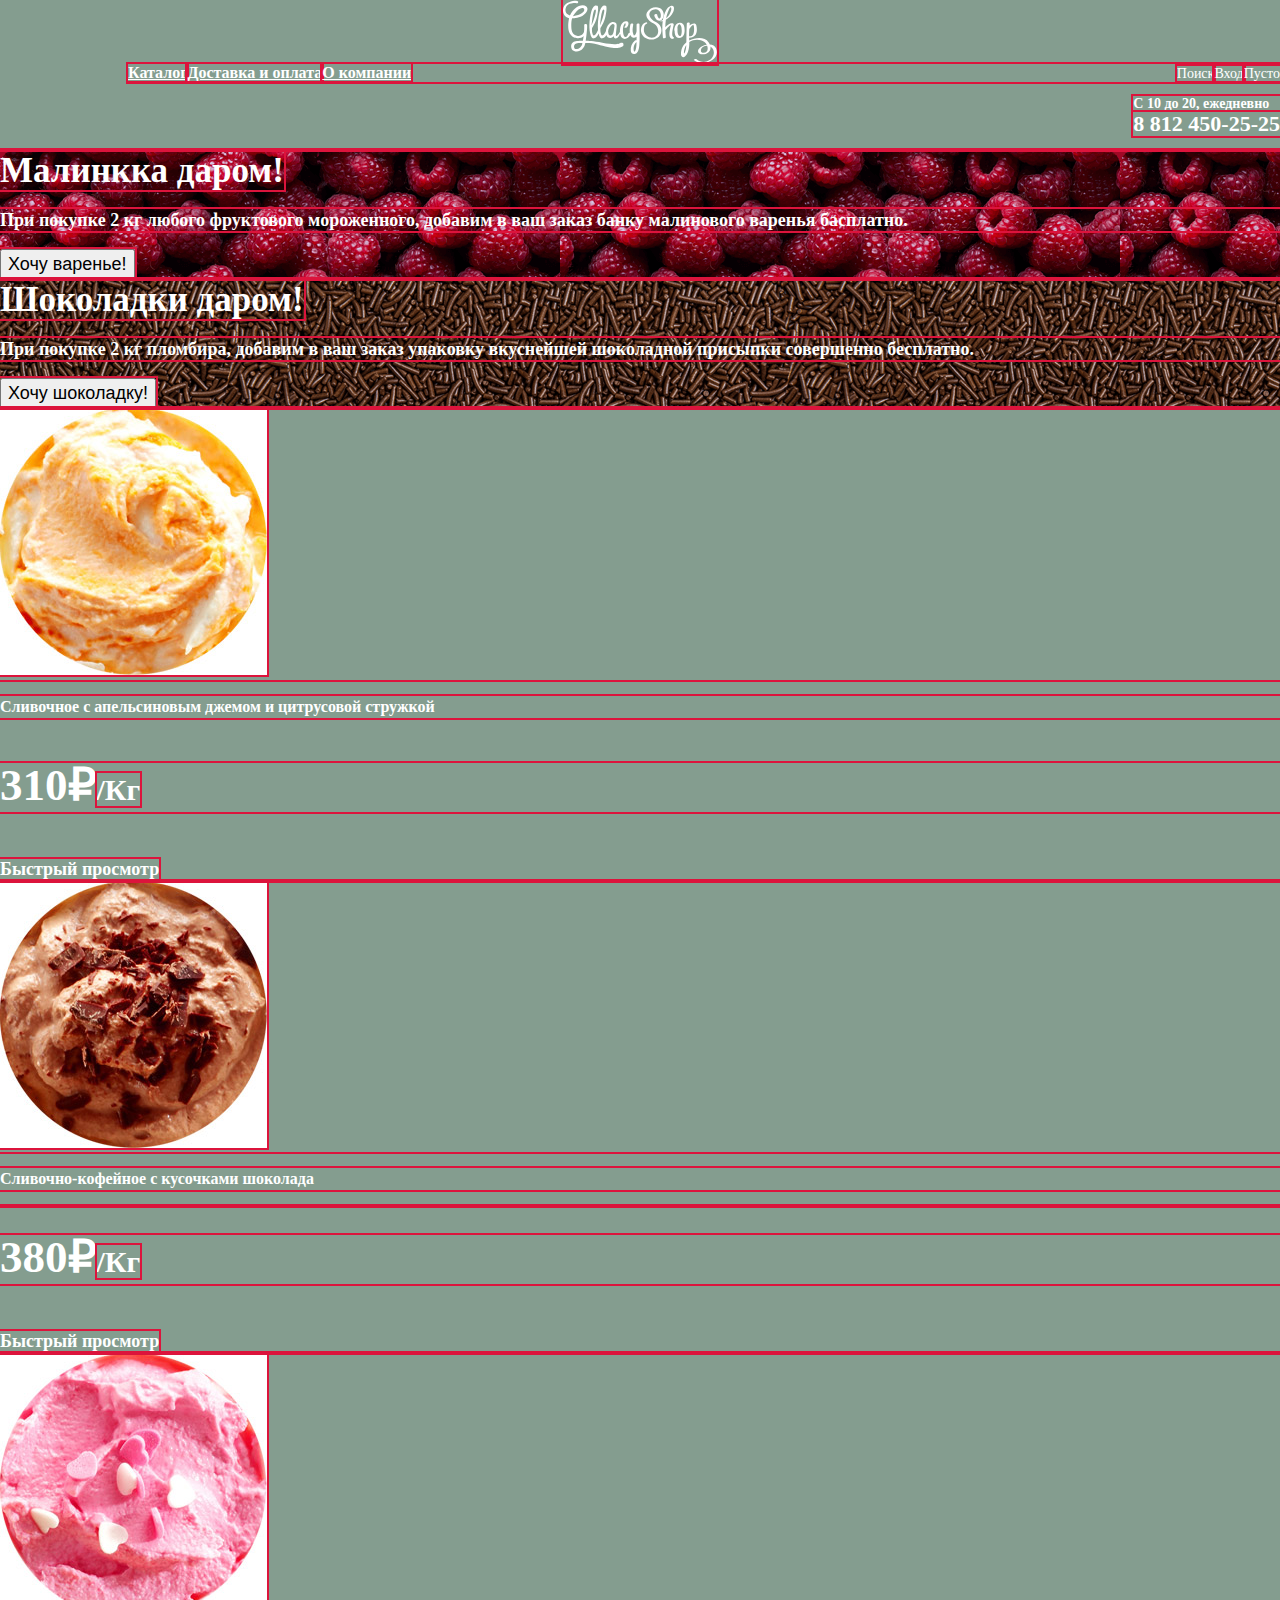
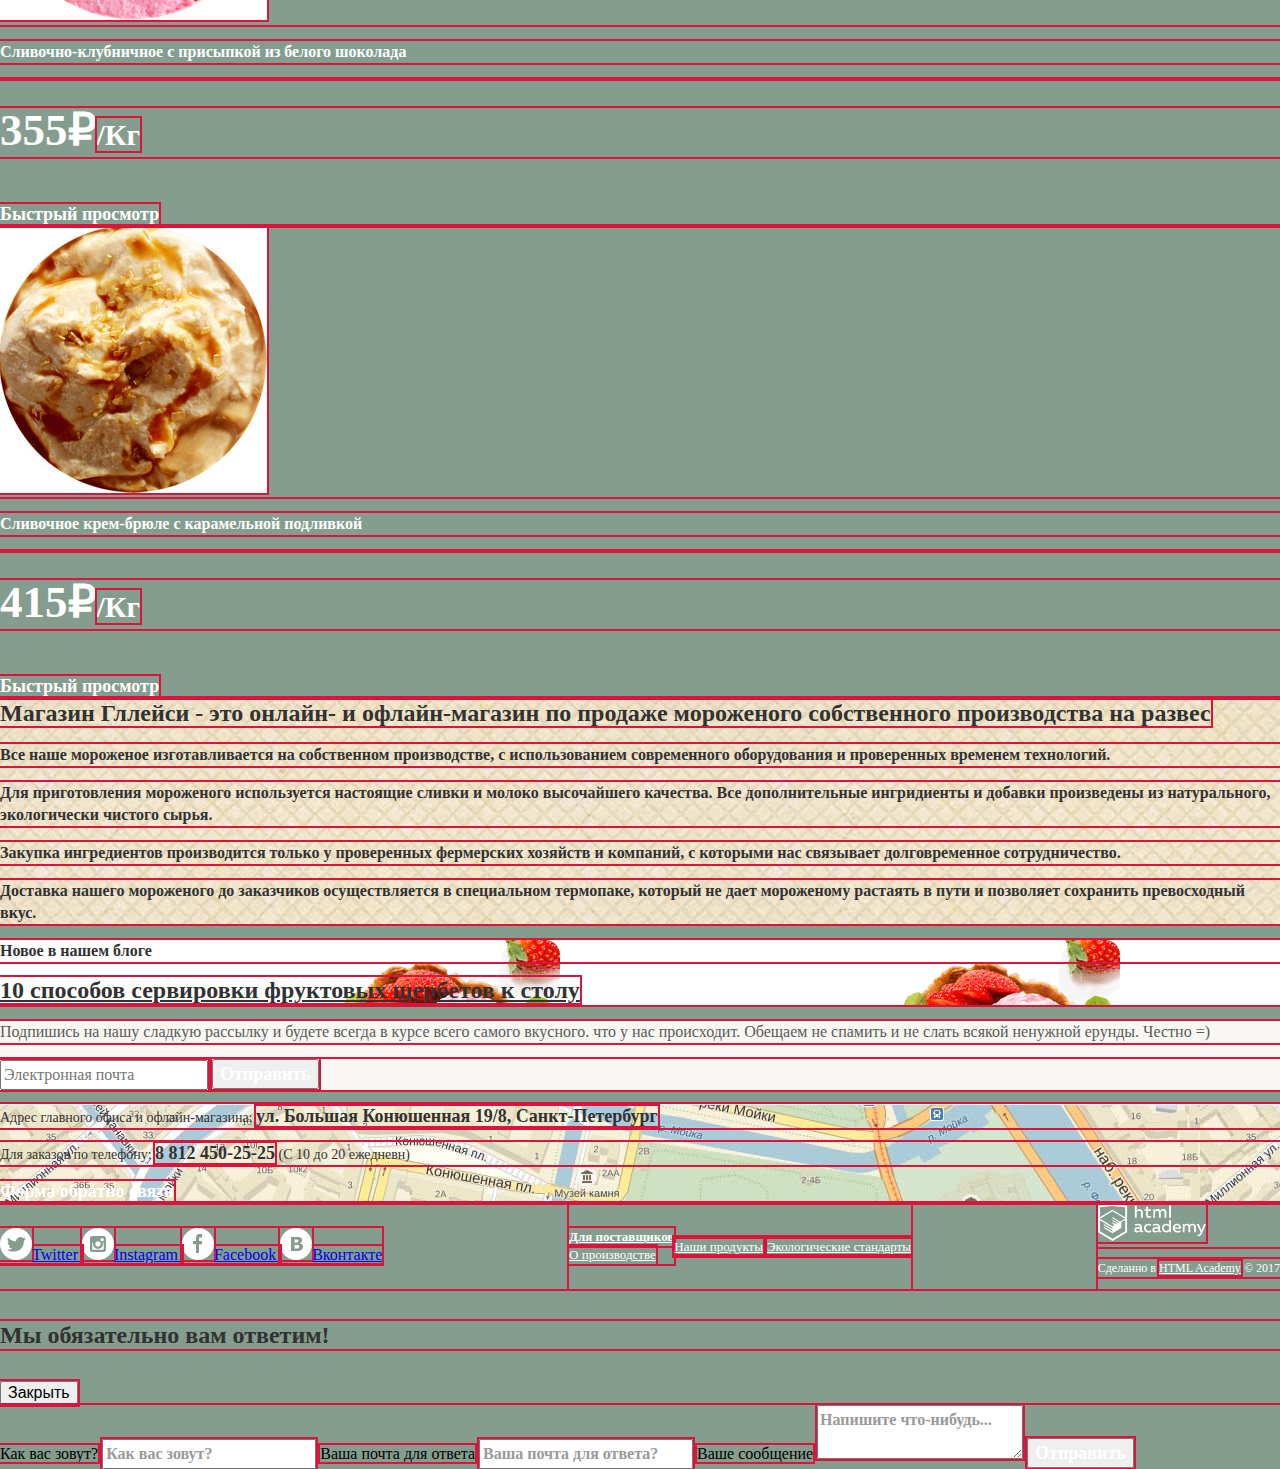
==== index.html @ 706e5ddd "хедер-футер-3" ====
<!DOCTYPE html>
  <html lang="ru">
    <head>
      <meta charset="utf-8">
      <title>Gllacy Shop</title>
      <link href="css/normalize.css" rel="stylesheet">
      <link href="css/style.css" rel="stylesheet">
    </head>
    <body>

      <header class="main-header">

        <a class="main-header-logo">
          <img class="main-header-logo-img" src="img/svg/logo.svg" alt="Логотип магазина"   width="154" height="64">
        </a>

        <nav class="main-navigation">
          <ul class="main-menu">
            <li class="main-menu-item"><a class="main-menu-link" href="#">Каталог</a>
              <ul class="sub-menu">
                <li class="sub-menu-item"><a class="sub-menu-link" href="#">Новинки</a></li>
                <li class="sub-menu-item"><a class="sub-menu-link" href="catalog.html">Сливочное</a></li>
                <li class="sub-menu-item"><a class="sub-menu-link" href="#">Щербеты</a></li>
                <li class="sub-menu-item"><a class="sub-menu-link" href="#">Фруктовый лед</a></li>
                <li class="sub-menu-item"><a class="sub-menu-link" href="#">Мелорин</a></li>
              </ul>
            </li>
            <li class="main-menu-item">
              <a class="main-menu-link" href="#">Доставка и оплата</a>
            </li>
            <li class="main-menu-item">
              <a class="main-menu-link" href="#">О компании</a>
            </li>
          </ul>

          <ul class="user-menu">
            <li class="user-menu-item">
              <a class="btn-search" href="#">Поиск</a>
              <form class="form-search" action="https://echo.htmlacademy.ru" method="get">
                <label class="visually-hidden" for="form-search">Поиск</label>
                <input class="form-search-input" type="search" id="form-search" placeholder="Что ищем?">
              </form>
            </li>
            <li class="user-menu-item">
              <a class="btn-input" href="#">Вход</a>
              <form class="form-input" action="https://echo.htmlacademy.ru" method="post">
                <label class="visually-hidden" for="form-input-email">Email</label>
                <input class="form-input-email" type="email" id="form-input-email" name="user-email" placeholder="Электронная почта">
                <label class="visually-hidden" for="form-input-password">Пароль</label>
                <input class="form-input-password" type="password" id="form-input-password" name="user-password" placeholder="Пароль">
                <button class="form-input-button btn" type="submit">Войти</button>
                <a class="form-input-link forgot-link" href="#">Забыли пароль?</a>
                <a class="form-input-link new-registration-link" href="#">Новая регистрация?</a>
              </form>
            </li>
            <li class="user-menu-item">
              <a class="btn-basket" href="#">Пусто</a>
            </li>
          </ul>
        </nav>

        <p class="main-header-shedule">
          C 10 до 20, ежедневно
          <b class="main-header-phone">8 812 450-25-25</b>
        </p>
      </header>

      <main>

        <!--<div>Контейнер для слайдера</div>-->
        <section class="sales-block">
          <div class="half-wrapper sales-block-raspberries">
            <b class="sales-slogan">Малинкка даром!</b>
            <p class="sales-sentence">При покупке 2 кг любого фруктового мороженного,
            добавим в ваш заказ банку малинового варенья басплатно.</p>
            <button class="raspberries-btn btn" type="button">Хочу варенье!</button>
          </div>
          <div class="half-wrapper sales-block-chocolate">
            <b class="sales-slogan">Шоколадки даром!</b>
            <p class="sales-sentence">При покупке 2 кг пломбира, добавим в ваш заказ
            упаковку вкуснейшей шоколадной присыпки совершенно бесплатно.</p>
            <button class="chocolate-btn btn" type="button">Хочу шоколадку!</button>
          </div>
        </section>

        <section class="product-section">
          <ul class="product-block">
            <li class="product-item">
              <div class="product-image-wrapper hit-image">
                <img class="product-item-image" src="img/product-item-image-1.jpg" alt="Изображение мороженого" width="267" height="267">
              </div>
              <p class="product-item-name">Сливочное с апельсиновым джемом и цитрусовой стружкой</p>
              <p class="product-item-price">
                310&#8381;<span class="product-item-price-smaller">/Кг</span>
              </p>
              <a class="quick-view-btn btn" href="#">Быстрый просмотр</a>
            </li>
            <li class="product-item">
              <div class="product-image-wrapper hit-image">
                <img class="product-item-image" src="img/product-item-image-2.jpg" alt="Изображение мороженого" width="267" height="267">
              </div>
              <p class="product-item-name">Сливочно-кофейное с кусочками шоколада<p>
              <p class="product-item-price">
                380&#8381;<span class="product-item-price-smaller">/Кг</span>
              </p>
              <a class="quick-view-btn btn" href="#">Быстрый просмотр</a>
            </li>
            <li class="product-item">
              <div class="product-image-wrapper hit-image">
                <img class="product-item-image" src="img/product-item-image-3.jpg" alt="Изображение мороженого" width="267" height="267">
              </div>
              <p class="product-item-name">Сливочно-клубничное с присыпкой из белого шоколада<p>
              <p class="product-item-price">
                355&#8381;<span class="product-item-price-smaller">/Кг</span>
              </p>
              <a class="quick-view-btn btn" href="#">Быстрый просмотр</a>
            </li>
            <li class="product-item">
              <div class="product-image-wrapper hit-image">
                <img class="product-item-image" src="img/product-item-image-4.jpg" alt="Изображение мороженого" width="267" height="267">
              </div>
              <p class="product-item-name">Сливочное крем-брюле с карамельной подливкой<p>
              <p class="product-item-price">
                415&#8381;<span class="product-item-price-smaller">/Кг</span>
              </p>
              <a class="quick-view-btn btn" href="#">Быстрый просмотр</a>
            </li>
          </ul>
        </section>

        <section class="about-us">
          <b class="about-us-slogan">Магазин Гллейси - это онлайн- и офлайн-магазин по продаже мороженого собственного производства на развес</b>
          <div class="column column-left">
            <p class="about-us-paragraph about-us-paragraph-1">
              Все наше мороженое изготавливается на собственном производстве, с использованием современного оборудования и проверенных временем технологий.
            </p>
            <p class="about-us-paragraph about-us-paragraph-2">
              Для приготовления мороженого используется настоящие сливки и молоко высочайшего качества. Все дополнительные ингридиенты и добавки произведены из натурального, экологически чистого сырья.
            </p>
          </div>
          <div class="column column-right">
            <p class="about-us-paragraph about-us-paragraph-3">
             Закупка ингредиентов производится только у проверенных фермерских хозяйств и компаний, с которыми нас связывает долговременное сотрудничество.
            </p>
            <p class="about-us-paragraph about-us-paragraph-4">
              Доставка нашего мороженого до заказчиков осуществляется в специальном термопаке, который не дает мороженому растаять в пути и позволяет сохранить превосходный вкус.
            </p>
          </div>
        </section>

        <section class="company-info">
          <div class="half-wrapper blog">
            <h2 class="blog-new">Новое в нашем блоге</h2>
            <a class="blog-link" href="#">
              10 способов сервировки фруктовых щербетов к столу
            </a>
          </div>
          <div class="half-wrapper email">
            <p class="email-sentence">
              Подпишись на нашу сладкую рассылку и будете всегда в курсе всего самого вкусного. что у нас происходит. Обещаем не спамить и не слать всякой ненужной ерунды. Честно =)
            </p>
            <form class="form-email" action="https://echo.htmlacademy.ru" method="post">
              <input  class="form-email-input" type="email" name="user-email" placeholder="Электронная почта">
              <button class="email-btn btn" type="submit" >Отправить</button>
            </form>
          </div>
        </section>

        <section class="map-block">
          <div class="address-wrapper">
            <p class="address-paragraph address-paragraph-1">
              Адрес главного офиса
              и офлайн-магазина:
              <b class="address-value">ул. Большая Конюшенная
                19/8, Санкт-Петербург</b>
            </p>
            <p class="address-paragraph address-paragraph-2">Для заказов по телефону:
              <b class="address-phone">8 812 450-25-25</b>
              (С 10 до 20 ежедневн)
            </p>
            <a class="address-btn btn" href="#">Форма обратно связи</a>
          </div>
        </section>
      </main>

      <footer class="main-footer">
        <div class="social-wrapper">
          <a class="social social-tw" href="#">
            <img src="img/svg/twitter.svg" alt="Twitter" width="32" height="32">Twitter
          </a>
          <a class="social social-in" href="#">
            <img src="img/svg/instagram.svg" alt="Instagram" width="32" height="32">Instagram
          </a>
          <a class="social social-fb" href="#">
            <img src="img/svg/fb.svg" alt="Facebook" width="32" height="32">Facebook
          </a>
          <a class="social social-vk" href="#">
            <img src="img/svg/vk.svg" alt="Вконтакте" width="32" height="32">Вконтакте
          </a>
        </div>

        <div class="footer-info-wrapper">
          <div class="info-left-column">
            <a class="footer-info-link" href="#">Для поставщиков</a>
            <a class="footer-info-link" href="#">О производстве</a>
          </div>
          <div class="info-rifht-column">
            <a class="footer-info-link" href="#">Наши продукты</a>
            <a class="footer-info-link" href="#">Экологические стандарты</a>
          </div>
        </div>

        <div class="copyright-wrapper">
          <a class="copyright-link" href="#">
            <img class="copyright-img" src="img/svg/logo-htmlacademy.svg" alt=" Логотип сайта htmlacademy" width="108" height="39">
          </a>
          <p class="copyright-text">Сделанно в <a class="copyright-link-text" href="#" alt="Сайт htmlacademy">HTML Academy</a> &copy; 2017</p>
        </div>

      </footer>
      <div class="feedback-wrapper">
        <h4 class="feedback-caption">Мы обязательно вам ответим!</h4>
        <button class="feedback-close" type="button">Закрыть</button>
        <form class="feedback-form" action="https://echo.htmlacademy.ru" method="post">
          <label class="visually-hidden">Как вас зовут?</label>
            <input class="feedback-user-name" id="feedback-user-name" type="text" name="feedback-user-name" placeholder="Как вас зовут?">
          <label class="visually-hidden">Ваша почта для ответа</label>
            <input class="feedback-user-email" id="feedback-user-email" type="email" name="feedback-user-email" placeholder="Ваша почта для ответа?">
          <label class="visually-hidden">Ваше сообщение</label>
            <textarea class="feedback-user-message" id="feedback-user-message" name="feedback-user-message" placeholder="Напишите что-нибудь..."></textarea>
          <button class="feedback-btn btn" type="submit">Отправить</button>
        </form>
      </div>
    </body>
  </html>
---- css/style.css ----
@font-face {
  font-family: "Roboto"
  src: url("../web/roboto.woff2") format("woff2"),
       url("../web/roboto.woff") format("woff");
  font-weight: normal;
  font-style: normal;
}

@font-face {
  font-family: "Roboto"
  src: url("../web/robotobold.woff2") format("woff2"),
       url("../web/robotobold.woff") format("woff");
  font-weight: bold;
  font-style: normal;
}

@font-face {
  font-family: "Roboto"
  src: url("../web/robotomedium.woff2") format("woff2"),
       url("../web/robotomedium.woff") format("woff");
  font-weight: medium;
  font-style: normal;
}

body {
  padding: 0;
  margin: 0;
  background-color: #849d8f;
}

body *{
  outline: 2px solid crimson;
}
.main-menu,
.sub-menu {
  list-style: none;
  margin: 0;
  padding: 0;
}
.main-menu-link {
  font-family: "Roboto";
  font-weight: bold;
  font-size: 16px;
  line-height: 18px;
  color: #ffffff;
}

.main-menu-link:hover{
  color: #333333;
  text-decoration: none;
}

.main-menu-link-active {
  color: #ffffff;
  text-decoration: none;
}

.sub-menu {
  display: none;
}

.sub-menu-link {
  font-family: "Roboto";
  font-weight: normal;
  font-size: 14px;
  line-height: 16px;
  color: #323232;
  text-decoration: none;
}

.sub-menu-link-active {
  color: #ffffff;
}

.different-link {
  font-family: "Roboto";
  font-weight: bold;
  font-size: 14px;
  line-height: 16px;
  color: #323232;
}

.user-menu {
  list-style: none;
  padding: 0;
  margin: 0;
}

.user-menu-item form {
  display: none;
}

.btn-search {
  font-family: "Roboto";
  font-weight: medium;
  font-size: 14px;
  line-height: 16px;
  color: #ffffff;
  text-decoration: none;
}
.btn-search:hover {
  color: #323232;
}

.btn-input {
  font-family: "Roboto";
  font-weight: medium;
  font-size: 14px;
  line-height: 16px;
  color: #ffffff;
  text-decoration: none;
}

.btn-input:hover {
  color: #323232;
}

.btn-basket {
  font-family: "Roboto";
  font-weight: medium;
  font-size: 14px;
  line-height: 16px;
  color: #ffffff;
  text-decoration: none;
}

.btn-basket:hover {
  color: #323232;
}

.form-search-input,
.form-input-email,
.form-input-password {
  font-family: "Roboto";
  font-weight: bold;
  font-size: 16px;
  line-height: 24px;
  color: #323232;
}

.form-search-input::placeholder,
.form-input-email::placeholder,
.form-input-password::placeholder {
  font-family: "Roboto";
  font-weight: normal;
  font-size: 14px;
  line-height: 24px;
  color: #999999;
}

.form-input-link.forgot-link,
.form-input-link.new-registration-link {
  font-family: "Roboto";
  font-weight: normal;
  font-size: 13px;
  line-height: 24px;
  color: #323232;
}

.form-input-button {
  font-family: "Roboto";
  font-weight: bold;
  font-size: 18px;
  line-height: 24px;
  color: #ffffff;
}

.main-header-shedule {
  font-family: "Roboto";
  font-weight: bold;
  font-size: 14px;
  line-height: 16px;
  color: #ffffff;
}

.main-header-shedule .main-header-phone {
  font-family: "Roboto";
  font-weight: bold;
  font-size: 22px;
  line-height: 24px;
  color: #ffffff;
}

.half-wrapper.sales-block-raspberries {
  background-color: #a10825;
  background-image: url("../img/raspberries-background.png");
  font-family: "Roboto";
  font-weight: bold;
  font-size: 18px;
  line-height: 22px;
  color: #ffffff;
}

.half-wrapper.sales-block-chocolate {
  background-color: #40261a;
  background-image: url("../img/chocolate-background.png");
  font-family: "Roboto";
  font-weight: bold;
  font-size: 18px;
  line-height: 22px;
  color: #ffffff;
}

.sales-block-raspberries b,
.sales-block-chocolate b  {
  font-size: 35px;
  line-height: 41px;
}
.sales-block-raspberries .raspberries-btn,
.sales-block-chocolate .chocolate-btn {
  line-height: 24px;
}

.product-block {
    list-style: none;
    padding: 0;
    margin: 0;
}


.product-block .product-item {
  font-family: "Roboto";
  font-weight: bold;
  color: #ffffff;
}
.product-block .product-item .product-item-name {
  font-weight: medium;
  font-size: 16px;
  line-height: 22px;
}

.product-block .product-item .product-item-price {
  font-size: 45px;
  line-height: 45px;
}
.product-item-price .product-item-price-smaller {
  font-size: 30px;
}
.quick-view-btn {
  font-size: 18px;
  line-height: 24px;
  color: #ffffff;
  text-decoration: none;
}

.about-us {
  font-family: "Roboto";
  font-weight: bold;
  font-size: 16px;
  line-height: 22px;
  color: #323232;
  background-color: #efe5d0;
  background-image: url("../img/waffle-background.jpg")
}
.about-us .about-us-slogan {
  font-weight: bold;
  font-size: 24px;
  line-height: 30px;
  color: #323232;
}

.half-wrapper.blog  {
  background-color: #ffffff;
  background-image: url("../img/strawberry-background.png");
}
.half-wrapper.blog .blog-new {
  font-family: "Roboto";
  font-weight: medium;
  font-size: 16px;
  line-height: 22px;
  color: #323232;
}
.half-wrapper.blog .blog-link {
  font-family: "Roboto";
  font-weight: bold;
  font-size: 24px;
  line-height: 30px;
  color: #323232;
}

.half-wrapper.email {
  background: #f8f7f4;
}
.email-sentence {
  font-family: "Roboto";
  font-weight: normal;
  font-size: 16px;
  line-height: 22px;
  color: #5a5a5a;
}
.form-email .form-email-input {
  font-family: "Roboto";
  font-weight: normal;
  font-size: 16px;
  line-height: 24px;
  color: #999999;
}
.form-email .email-btn {
  font-family: "Roboto";
  font-weight: bold;
  font-size: 18px;
  line-height: 24px;
  color: #ffffff;
}

.map-block {
  border-color: #e9e2c7;
  background-image: url("../img/map-image.jpg")
}
.address-paragraph.address-paragraph-1,
.address-paragraph.address-paragraph-2 {
  font-family: "Roboto";
  font-weight: normal;
  font-size: 14px;
  line-height: 20px;
  color: #323232;
}

 .address-value {
  font-family: "Roboto";
  font-weight: bold;
  font-size: 18px;
  line-height: 24px;
  color: #323232;
}

 .address-phone  {
  font-family: "Roboto";
  font-weight: bold;
  font-size: 18px;
  line-height: 22px;
  color: #323232;
}

.address-wrapper .address-btn {
  font-family: "Roboto";
  font-weight: bold;
  font-size: 18px;
  line-height: 24px;
  color: #ffffff;
  text-decoration: none;
}

.footer-info-link {
  font-family: "Roboto";
  font-weight: normal;
  font-size: 13px;
  line-height: 18px;
  color: #ffffff;
}
.info-left-column .footer-info-link:first-child {
  font-weight: bold;
}

.copyright-wrapper {
  font-family: "Roboto";
  font-weight: normal;
  font-size: 12px;
  line-height: 18px;
  color: #ffffff;
}

.copyright-link-text {
  font-family: "Roboto";
  font-weight: normal;
  font-size: 12px;
  line-height: 18px;
  color: #ffffff;
}

.feedback-wrapper .feedback-caption {
  font-family: "Roboto";
  font-weight: medium;
  font-size: 24px;
  line-height: 28px;
  color: #323232;
}

.feedback-user-name,
.feedback-user-email,
.feedback-user-message {
  font-family: "Roboto";
  font-weight: bold;
  font-size: 16px;
  line-height: 24px;
  color: #323232;
}

.feedback-user-name::placeholder,
.feedback-user-email::placeholder,
.feedback-user-message::placeholder {
  font-family: "Roboto";
  font-weight: noraml;
  font-size: 16px;
  line-height: 24px;
  color: #999999;
}

.feedback-user-message::placeholder {
  color: #999999;
}

.feedback-form .feedback-btn {
  font-family: "Roboto";
  font-weight: bold;
  font-size: 18px;
  line-height: 24px;
  color: #ffffff;
}

.table-basket-item {
  font-family: "Roboto";
  font-weight: normal;
  font-size: 13px;
  line-height: 16px;
  color: #323232;
}

.basket-item-price span {
  color: #999999;
}

.basket-total .basket-total-price {
  font-weight: bold;
  font-size: 15px;
  line-height: 18px;
  color: #323232;
}

.basket-order-btn {
  font-family: "Roboto";
  font-weight: bold;
  font-size: 18px;
  line-height: 24px;
  color: #ffffff;
}

.breadcrumbs {
  list-style: none;
  padding: 0;
  margin: 0;
}

.breadcrumbs-link {
  font-family: "Roboto";
  font-weight: noraml;
  font-size: 14px;
  line-height: 16px;
  color: #ffffff;
}

.breadcrumbs-item:last-child .breadcrumbs-link {
  text-decoration: none;
}

.catalog-main-title {
  font-family: "Roboto";
  font-weight: bold;
  font-size: 35px;
  line-height: 41px;
  color: #ffffff;
}

.main-form *{
  font-family: "Roboto";
  font-weight: medium;
  font-size: 14px;
  line-height: 16px;
  color: #ffffff;
}

.fieldset.fieldset-filler .main-form-legend {
 line-height: auto;
}

.fieldset.fieldset-fatness label {
  font-size: 16px;
  line-height: 18px;
}

.main-form-sorting:focus {
  font-size: 16px;
  line-height: 18px;
  color: #323232;
}

.main-form-sorting:hover {
  font-size: 16px;
  line-height: 18px;
  color: #323232;
}

.main-form-sorting .sorting-option {
  font-weight: normal;
  font-size: 14px;
  line-height: 16px;
  color: #323232;
}

.main-form-btn {
  font-size: 16px;
  line-height: 18px;
}

.main-form-btn:hover {
  color: #323232;
}

.main-form-btn:active {
  color: #323232;
}

.pages-list{
    list-style: none;
    padding: 0;
    margin: 0;
}

.pages-list-link {
  font-family: "Roboto";
  font-weight: medium;
  font-size: 16px;
  line-height: 18px;
  color: #ffffff;
  text-decoration: none;
}

.here {
  color: #323232;
}

.pages-list-link:active {
  color: #323232;
}

a.btn {
  text-decoration: none;
}

.btn:active:active {
  color: #fceeec;
}

.footer-info-link:hover,
.footer-info-link:active {
  color: #ffbc9e;
}
.copyright-link:hover,
.copyright-link:active {
  color: #ffbc9e;
}

.breadcrumbs-link:hover,
.breadcrumbs-link:active {
  color: #ffbc9e;
}
.forgot-link:hover,
.forgot-link:active {
  color: #ffbc9e;
}
.new-registration-link:hover,
.new-registration-link:active {
  color: #ffbc9e;
}

.main-header {
  display: flex;
  justify-content: flex-end;
  flex-wrap: wrap;
}

.main-header-logo {
  display: flex;
  margin: auto;
  flex-basis: 10%;

}

.main-navigation {
  display: flex;
  flex-basis: 90%;


}

.main-menu {
  display: flex;
  margin-right: auto;

}

.user-menu {
  display: flex;
}

.main-header-shedule {
  display: flex;
  flex-direction: column;
}

.main-footer {
  display: flex;
  justify-content: space-between;
}
.copyright-wrapper {
  display: flex;
  flex-direction: column;
}

.footer-info-wrapper {
  display: flex;
  align-items: center;
}

.info-left-column {
  display: flex;
  flex-direction: column;
  align-items: flex-start;
}

.info-right-column {
  display: flex;
  flex-direction: column;
  align-items: flex-start;
}

.social-wrapper {
  align-self: center;
}
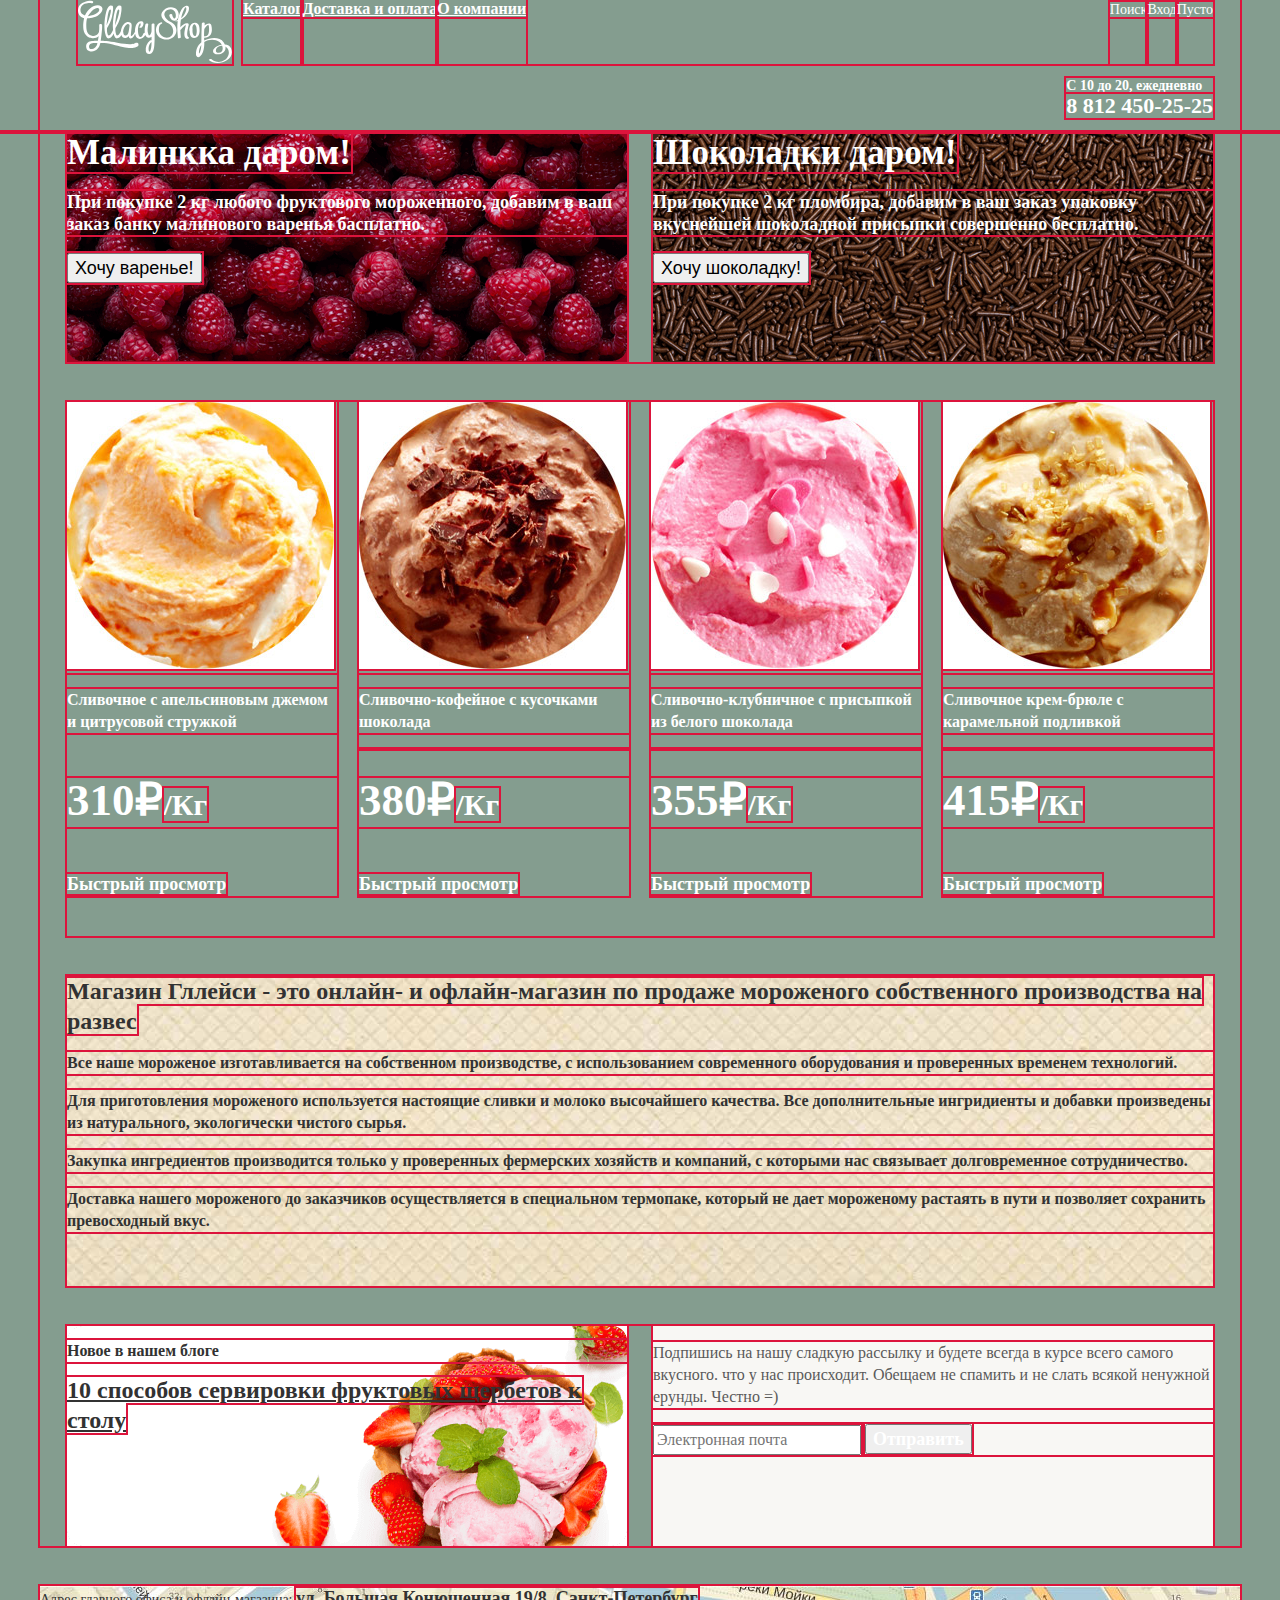
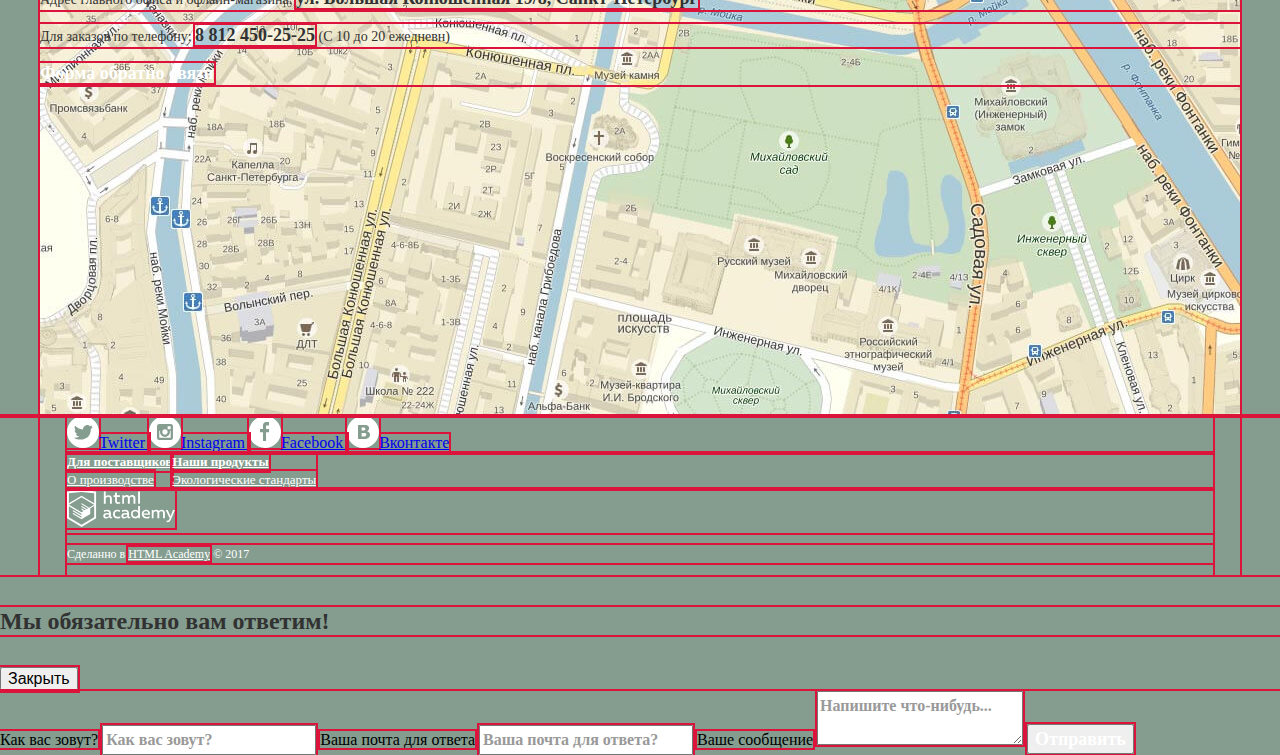
==== commit ff9b075a: "Задание "Сетки"." ====
--- a/index.html
+++ b/index.html
@@ -9,215 +9,222 @@
     <body>
 
       <header class="main-header">
-
-        <a class="main-header-logo">
-          <img class="main-header-logo-img" src="img/svg/logo.svg" alt="Логотип магазина"   width="154" height="64">
-        </a>
-
-        <nav class="main-navigation">
-          <ul class="main-menu">
-            <li class="main-menu-item"><a class="main-menu-link" href="#">Каталог</a>
-              <ul class="sub-menu">
-                <li class="sub-menu-item"><a class="sub-menu-link" href="#">Новинки</a></li>
-                <li class="sub-menu-item"><a class="sub-menu-link" href="catalog.html">Сливочное</a></li>
-                <li class="sub-menu-item"><a class="sub-menu-link" href="#">Щербеты</a></li>
-                <li class="sub-menu-item"><a class="sub-menu-link" href="#">Фруктовый лед</a></li>
-                <li class="sub-menu-item"><a class="sub-menu-link" href="#">Мелорин</a></li>
-              </ul>
-            </li>
-            <li class="main-menu-item">
-              <a class="main-menu-link" href="#">Доставка и оплата</a>
-            </li>
-            <li class="main-menu-item">
-              <a class="main-menu-link" href="#">О компании</a>
-            </li>
-          </ul>
-
-          <ul class="user-menu">
-            <li class="user-menu-item">
-              <a class="btn-search" href="#">Поиск</a>
-              <form class="form-search" action="https://echo.htmlacademy.ru" method="get">
-                <label class="visually-hidden" for="form-search">Поиск</label>
-                <input class="form-search-input" type="search" id="form-search" placeholder="Что ищем?">
+        <div class="container">
+
+          <a class="main-header-logo">
+            <img class="main-header-logo-img" src="img/svg/logo.svg" alt="Логотип магазина"   width="154" height="64">
+          </a>
+
+          <nav class="main-navigation">
+            <ul class="main-menu">
+              <li class="main-menu-item"><a class="main-menu-link" href="#">Каталог</a>
+                <ul class="sub-menu">
+                  <li class="sub-menu-item"><a class="sub-menu-link" href="#">Новинки</a></li>
+                  <li class="sub-menu-item"><a class="sub-menu-link" href="catalog.html">Сливочное</a></li>
+                  <li class="sub-menu-item"><a class="sub-menu-link" href="#">Щербеты</a></li>
+                  <li class="sub-menu-item"><a class="sub-menu-link" href="#">Фруктовый лед</a></li>
+                  <li class="sub-menu-item"><a class="sub-menu-link" href="#">Мелорин</a></li>
+                </ul>
+              </li>
+              <li class="main-menu-item">
+                <a class="main-menu-link" href="#">Доставка и оплата</a>
+              </li>
+              <li class="main-menu-item">
+                <a class="main-menu-link" href="#">О компании</a>
+              </li>
+            </ul>
+
+            <ul class="user-menu">
+              <li class="user-menu-item">
+                <a class="btn-search" href="#">Поиск</a>
+                <form class="form-search" action="https://echo.htmlacademy.ru" method="get">
+                  <label class="visually-hidden" for="form-search">Поиск</label>
+                  <input class="form-search-input" type="search" id="form-search" placeholder="Что ищем?">
+                </form>
+              </li>
+              <li class="user-menu-item">
+                <a class="btn-input" href="#">Вход</a>
+                <form class="form-input" action="https://echo.htmlacademy.ru" method="post">
+                  <label class="visually-hidden" for="form-input-email">Email</label>
+                  <input class="form-input-email" type="email" id="form-input-email" name="user-email" placeholder="Электронная почта">
+                  <label class="visually-hidden" for="form-input-password">Пароль</label>
+                  <input class="form-input-password" type="password" id="form-input-password" name="user-password" placeholder="Пароль">
+                  <button class="form-input-button btn" type="submit">Войти</button>
+                  <a class="form-input-link forgot-link" href="#">Забыли пароль?</a>
+                  <a class="form-input-link new-registration-link" href="#">Новая регистрация?</a>
+                </form>
+              </li>
+              <li class="user-menu-item">
+                <a class="btn-basket" href="#">Пусто</a>
+              </li>
+            </ul>
+          </nav>
+
+          <p class="main-header-shedule">
+            C 10 до 20, ежедневно
+            <b class="main-header-phone">8 812 450-25-25</b>
+          </p>
+        </div>
+      </header>
+
+      <main>
+        <div class="container">
+
+          <!--<div>Контейнер для слайдера</div>-->
+          <section class="sales-block">
+            <div class="half-wrapper sales-block-raspberries">
+              <b class="sales-slogan">Малинкка даром!</b>
+              <p class="sales-sentence">При покупке 2 кг любого фруктового мороженного,
+              добавим в ваш заказ банку малинового варенья басплатно.</p>
+              <button class="raspberries-btn btn" type="button">Хочу варенье!</button>
+            </div>
+            <div class="half-wrapper sales-block-chocolate">
+              <b class="sales-slogan">Шоколадки даром!</b>
+              <p class="sales-sentence">При покупке 2 кг пломбира, добавим в ваш заказ
+              упаковку вкуснейшей шоколадной присыпки совершенно бесплатно.</p>
+              <button class="chocolate-btn btn" type="button">Хочу шоколадку!</button>
+            </div>
+          </section>
+
+          <section class="product-section">
+            <ul class="product-block">
+              <li class="product-item">
+                <div class="product-image-wrapper hit-image">
+                  <img class="product-item-image" src="img/product-item-image-1.jpg" alt="Изображение мороженого" width="267" height="267">
+                </div>
+                <p class="product-item-name">Сливочное с апельсиновым джемом и цитрусовой стружкой</p>
+                <p class="product-item-price">
+                  310&#8381;<span class="product-item-price-smaller">/Кг</span>
+                </p>
+                <a class="quick-view-btn btn" href="#">Быстрый просмотр</a>
+              </li>
+              <li class="product-item">
+                <div class="product-image-wrapper hit-image">
+                  <img class="product-item-image" src="img/product-item-image-2.jpg" alt="Изображение мороженого" width="267" height="267">
+                </div>
+                <p class="product-item-name">Сливочно-кофейное с кусочками шоколада<p>
+                <p class="product-item-price">
+                  380&#8381;<span class="product-item-price-smaller">/Кг</span>
+                </p>
+                <a class="quick-view-btn btn" href="#">Быстрый просмотр</a>
+              </li>
+              <li class="product-item">
+                <div class="product-image-wrapper hit-image">
+                  <img class="product-item-image" src="img/product-item-image-3.jpg" alt="Изображение мороженого" width="267" height="267">
+                </div>
+                <p class="product-item-name">Сливочно-клубничное с присыпкой из белого шоколада<p>
+                <p class="product-item-price">
+                  355&#8381;<span class="product-item-price-smaller">/Кг</span>
+                </p>
+                <a class="quick-view-btn btn" href="#">Быстрый просмотр</a>
+              </li>
+              <li class="product-item">
+                <div class="product-image-wrapper hit-image">
+                  <img class="product-item-image" src="img/product-item-image-4.jpg" alt="Изображение мороженого" width="267" height="267">
+                </div>
+                <p class="product-item-name">Сливочное крем-брюле с карамельной подливкой<p>
+                <p class="product-item-price">
+                  415&#8381;<span class="product-item-price-smaller">/Кг</span>
+                </p>
+                <a class="quick-view-btn btn" href="#">Быстрый просмотр</a>
+              </li>
+            </ul>
+          </section>
+
+          <section class="about-us">
+            <b class="about-us-slogan">Магазин Гллейси - это онлайн- и офлайн-магазин по продаже мороженого собственного производства на развес</b>
+            <div class="column column-left">
+              <p class="about-us-paragraph about-us-paragraph-1">
+                Все наше мороженое изготавливается на собственном производстве, с использованием современного оборудования и проверенных временем технологий.
+              </p>
+              <p class="about-us-paragraph about-us-paragraph-2">
+                Для приготовления мороженого используется настоящие сливки и молоко высочайшего качества. Все дополнительные ингридиенты и добавки произведены из натурального, экологически чистого сырья.
+              </p>
+            </div>
+            <div class="column column-right">
+              <p class="about-us-paragraph about-us-paragraph-3">
+               Закупка ингредиентов производится только у проверенных фермерских хозяйств и компаний, с которыми нас связывает долговременное сотрудничество.
+              </p>
+              <p class="about-us-paragraph about-us-paragraph-4">
+                Доставка нашего мороженого до заказчиков осуществляется в специальном термопаке, который не дает мороженому растаять в пути и позволяет сохранить превосходный вкус.
+              </p>
+            </div>
+          </section>
+
+          <section class="company-info">
+            <div class="half-wrapper blog">
+              <h2 class="blog-new">Новое в нашем блоге</h2>
+              <a class="blog-link" href="#">
+                10 способов сервировки фруктовых щербетов к столу
+              </a>
+            </div>
+            <div class="half-wrapper email">
+              <p class="email-sentence">
+                Подпишись на нашу сладкую рассылку и будете всегда в курсе всего самого вкусного. что у нас происходит. Обещаем не спамить и не слать всякой ненужной ерунды. Честно =)
+              </p>
+              <form class="form-email" action="https://echo.htmlacademy.ru" method="post">
+                <input  class="form-email-input" type="email" name="user-email" placeholder="Электронная почта">
+                <button class="email-btn btn" type="submit" >Отправить</button>
               </form>
-            </li>
-            <li class="user-menu-item">
-              <a class="btn-input" href="#">Вход</a>
-              <form class="form-input" action="https://echo.htmlacademy.ru" method="post">
-                <label class="visually-hidden" for="form-input-email">Email</label>
-                <input class="form-input-email" type="email" id="form-input-email" name="user-email" placeholder="Электронная почта">
-                <label class="visually-hidden" for="form-input-password">Пароль</label>
-                <input class="form-input-password" type="password" id="form-input-password" name="user-password" placeholder="Пароль">
-                <button class="form-input-button btn" type="submit">Войти</button>
-                <a class="form-input-link forgot-link" href="#">Забыли пароль?</a>
-                <a class="form-input-link new-registration-link" href="#">Новая регистрация?</a>
-              </form>
-            </li>
-            <li class="user-menu-item">
-              <a class="btn-basket" href="#">Пусто</a>
-            </li>
-          </ul>
-        </nav>
-
-        <p class="main-header-shedule">
-          C 10 до 20, ежедневно
-          <b class="main-header-phone">8 812 450-25-25</b>
-        </p>
-      </header>
-
-      <main>
-
-        <!--<div>Контейнер для слайдера</div>-->
-        <section class="sales-block">
-          <div class="half-wrapper sales-block-raspberries">
-            <b class="sales-slogan">Малинкка даром!</b>
-            <p class="sales-sentence">При покупке 2 кг любого фруктового мороженного,
-            добавим в ваш заказ банку малинового варенья басплатно.</p>
-            <button class="raspberries-btn btn" type="button">Хочу варенье!</button>
-          </div>
-          <div class="half-wrapper sales-block-chocolate">
-            <b class="sales-slogan">Шоколадки даром!</b>
-            <p class="sales-sentence">При покупке 2 кг пломбира, добавим в ваш заказ
-            упаковку вкуснейшей шоколадной присыпки совершенно бесплатно.</p>
-            <button class="chocolate-btn btn" type="button">Хочу шоколадку!</button>
-          </div>
-        </section>
-
-        <section class="product-section">
-          <ul class="product-block">
-            <li class="product-item">
-              <div class="product-image-wrapper hit-image">
-                <img class="product-item-image" src="img/product-item-image-1.jpg" alt="Изображение мороженого" width="267" height="267">
-              </div>
-              <p class="product-item-name">Сливочное с апельсиновым джемом и цитрусовой стружкой</p>
-              <p class="product-item-price">
-                310&#8381;<span class="product-item-price-smaller">/Кг</span>
-              </p>
-              <a class="quick-view-btn btn" href="#">Быстрый просмотр</a>
-            </li>
-            <li class="product-item">
-              <div class="product-image-wrapper hit-image">
-                <img class="product-item-image" src="img/product-item-image-2.jpg" alt="Изображение мороженого" width="267" height="267">
-              </div>
-              <p class="product-item-name">Сливочно-кофейное с кусочками шоколада<p>
-              <p class="product-item-price">
-                380&#8381;<span class="product-item-price-smaller">/Кг</span>
-              </p>
-              <a class="quick-view-btn btn" href="#">Быстрый просмотр</a>
-            </li>
-            <li class="product-item">
-              <div class="product-image-wrapper hit-image">
-                <img class="product-item-image" src="img/product-item-image-3.jpg" alt="Изображение мороженого" width="267" height="267">
-              </div>
-              <p class="product-item-name">Сливочно-клубничное с присыпкой из белого шоколада<p>
-              <p class="product-item-price">
-                355&#8381;<span class="product-item-price-smaller">/Кг</span>
-              </p>
-              <a class="quick-view-btn btn" href="#">Быстрый просмотр</a>
-            </li>
-            <li class="product-item">
-              <div class="product-image-wrapper hit-image">
-                <img class="product-item-image" src="img/product-item-image-4.jpg" alt="Изображение мороженого" width="267" height="267">
-              </div>
-              <p class="product-item-name">Сливочное крем-брюле с карамельной подливкой<p>
-              <p class="product-item-price">
-                415&#8381;<span class="product-item-price-smaller">/Кг</span>
-              </p>
-              <a class="quick-view-btn btn" href="#">Быстрый просмотр</a>
-            </li>
-          </ul>
-        </section>
-
-        <section class="about-us">
-          <b class="about-us-slogan">Магазин Гллейси - это онлайн- и офлайн-магазин по продаже мороженого собственного производства на развес</b>
-          <div class="column column-left">
-            <p class="about-us-paragraph about-us-paragraph-1">
-              Все наше мороженое изготавливается на собственном производстве, с использованием современного оборудования и проверенных временем технологий.
-            </p>
-            <p class="about-us-paragraph about-us-paragraph-2">
-              Для приготовления мороженого используется настоящие сливки и молоко высочайшего качества. Все дополнительные ингридиенты и добавки произведены из натурального, экологически чистого сырья.
-            </p>
-          </div>
-          <div class="column column-right">
-            <p class="about-us-paragraph about-us-paragraph-3">
-             Закупка ингредиентов производится только у проверенных фермерских хозяйств и компаний, с которыми нас связывает долговременное сотрудничество.
-            </p>
-            <p class="about-us-paragraph about-us-paragraph-4">
-              Доставка нашего мороженого до заказчиков осуществляется в специальном термопаке, который не дает мороженому растаять в пути и позволяет сохранить превосходный вкус.
-            </p>
-          </div>
-        </section>
-
-        <section class="company-info">
-          <div class="half-wrapper blog">
-            <h2 class="blog-new">Новое в нашем блоге</h2>
-            <a class="blog-link" href="#">
-              10 способов сервировки фруктовых щербетов к столу
-            </a>
-          </div>
-          <div class="half-wrapper email">
-            <p class="email-sentence">
-              Подпишись на нашу сладкую рассылку и будете всегда в курсе всего самого вкусного. что у нас происходит. Обещаем не спамить и не слать всякой ненужной ерунды. Честно =)
-            </p>
-            <form class="form-email" action="https://echo.htmlacademy.ru" method="post">
-              <input  class="form-email-input" type="email" name="user-email" placeholder="Электронная почта">
-              <button class="email-btn btn" type="submit" >Отправить</button>
-            </form>
-          </div>
-        </section>
-
-        <section class="map-block">
-          <div class="address-wrapper">
-            <p class="address-paragraph address-paragraph-1">
-              Адрес главного офиса
-              и офлайн-магазина:
-              <b class="address-value">ул. Большая Конюшенная
-                19/8, Санкт-Петербург</b>
-            </p>
-            <p class="address-paragraph address-paragraph-2">Для заказов по телефону:
-              <b class="address-phone">8 812 450-25-25</b>
-              (С 10 до 20 ежедневн)
-            </p>
-            <a class="address-btn btn" href="#">Форма обратно связи</a>
-          </div>
-        </section>
+            </div>
+          </section>
+          </div>
+
+          <section class="map-block">
+            <div class="address-wrapper">
+              <p class="address-paragraph address-paragraph-1">
+                Адрес главного офиса
+                и офлайн-магазина:
+                <b class="address-value">ул. Большая Конюшенная
+                  19/8, Санкт-Петербург</b>
+              </p>
+              <p class="address-paragraph address-paragraph-2">Для заказов по телефону:
+                <b class="address-phone">8 812 450-25-25</b>
+                (С 10 до 20 ежедневн)
+              </p>
+              <a class="address-btn btn" href="#">Форма обратно связи</a>
+            </div>
+          </section>
+
       </main>
 
       <footer class="main-footer">
-        <div class="social-wrapper">
-          <a class="social social-tw" href="#">
-            <img src="img/svg/twitter.svg" alt="Twitter" width="32" height="32">Twitter
-          </a>
-          <a class="social social-in" href="#">
-            <img src="img/svg/instagram.svg" alt="Instagram" width="32" height="32">Instagram
-          </a>
-          <a class="social social-fb" href="#">
-            <img src="img/svg/fb.svg" alt="Facebook" width="32" height="32">Facebook
-          </a>
-          <a class="social social-vk" href="#">
-            <img src="img/svg/vk.svg" alt="Вконтакте" width="32" height="32">Вконтакте
-          </a>
+        <div class="container">
+          <div class="social-wrapper">
+            <a class="social social-tw" href="#">
+              <img src="img/svg/twitter.svg" alt="Twitter" width="32" height="32">Twitter
+            </a>
+            <a class="social social-in" href="#">
+              <img src="img/svg/instagram.svg" alt="Instagram" width="32" height="32">Instagram
+            </a>
+            <a class="social social-fb" href="#">
+              <img src="img/svg/fb.svg" alt="Facebook" width="32" height="32">Facebook
+            </a>
+            <a class="social social-vk" href="#">
+              <img src="img/svg/vk.svg" alt="Вконтакте" width="32" height="32">Вконтакте
+            </a>
+          </div>
+
+          <div class="footer-info-wrapper">
+            <div class="info-left-column">
+              <a class="footer-info-link" href="#">Для поставщиков</a>
+              <a class="footer-info-link" href="#">О производстве</a>
+            </div>
+            <div class="info-right-column">
+              <a class="footer-info-link" href="#">Наши продукты</a>
+              <a class="footer-info-link" href="#">Экологические стандарты</a>
+            </div>
+          </div>
+
+          <div class="copyright-wrapper">
+            <a class="copyright-link" href="#">
+              <img class="copyright-img" src="img/svg/logo-htmlacademy.svg" alt=" Логотип сайта htmlacademy" width="108" height="39">
+            </a>
+            <p class="copyright-text">Сделанно в <a class="copyright-link-text" href="#" alt="Сайт htmlacademy">HTML Academy</a> &copy; 2017</p>
+          </div>
         </div>
-
-        <div class="footer-info-wrapper">
-          <div class="info-left-column">
-            <a class="footer-info-link" href="#">Для поставщиков</a>
-            <a class="footer-info-link" href="#">О производстве</a>
-          </div>
-          <div class="info-rifht-column">
-            <a class="footer-info-link" href="#">Наши продукты</a>
-            <a class="footer-info-link" href="#">Экологические стандарты</a>
-          </div>
-        </div>
-
-        <div class="copyright-wrapper">
-          <a class="copyright-link" href="#">
-            <img class="copyright-img" src="img/svg/logo-htmlacademy.svg" alt=" Логотип сайта htmlacademy" width="108" height="39">
-          </a>
-          <p class="copyright-text">Сделанно в <a class="copyright-link-text" href="#" alt="Сайт htmlacademy">HTML Academy</a> &copy; 2017</p>
-        </div>
-
       </footer>
+
       <div class="feedback-wrapper">
         <h4 class="feedback-caption">Мы обязательно вам ответим!</h4>
         <button class="feedback-close" type="button">Закрыть</button>
--- a/css/style.css
+++ b/css/style.css
@@ -31,6 +31,14 @@
 body *{
   outline: 2px solid crimson;
 }
+
+.container {
+  width: 1200px;
+  margin: 0 auto;
+  box-sizing: border-box;
+  padding: 0 27px;
+}
+
 .main-menu,
 .sub-menu {
   list-style: none;
@@ -86,7 +94,9 @@
   margin: 0;
 }
 
-.user-menu-item form {
+.form-search,
+.form-input,
+.form-basket {
   display: none;
 }
 
@@ -98,6 +108,7 @@
   color: #ffffff;
   text-decoration: none;
 }
+
 .btn-search:hover {
   color: #323232;
 }
@@ -148,8 +159,8 @@
   color: #999999;
 }
 
-.form-input-link.forgot-link,
-.form-input-link.new-registration-link {
+.forgot-link,
+.new-registration-link {
   font-family: "Roboto";
   font-weight: normal;
   font-size: 13px;
@@ -173,7 +184,7 @@
   color: #ffffff;
 }
 
-.main-header-shedule .main-header-phone {
+.main-header-phone {
   font-family: "Roboto";
   font-weight: bold;
   font-size: 22px;
@@ -181,9 +192,10 @@
   color: #ffffff;
 }
 
-.half-wrapper.sales-block-raspberries {
+.sales-block-raspberries {
   background-color: #a10825;
   background-image: url("../img/raspberries-background.png");
+  background-repeat: no-repeat;
   font-family: "Roboto";
   font-weight: bold;
   font-size: 18px;
@@ -191,9 +203,10 @@
   color: #ffffff;
 }
 
-.half-wrapper.sales-block-chocolate {
+.sales-block-chocolate {
   background-color: #40261a;
   background-image: url("../img/chocolate-background.png");
+  background-repeat: no-repeat;
   font-family: "Roboto";
   font-weight: bold;
   font-size: 18px;
@@ -201,14 +214,18 @@
   color: #ffffff;
 }
 
-.sales-block-raspberries b,
-.sales-block-chocolate b  {
+.sales-slogan  {
   font-size: 35px;
   line-height: 41px;
 }
-.sales-block-raspberries .raspberries-btn,
-.sales-block-chocolate .chocolate-btn {
-  line-height: 24px;
+
+.raspberries-btn,
+.chocolate-btn {
+  line-height: 24px;
+}
+
+.product-section {
+  margin-bottom: 40px;
 }
 
 .product-block {
@@ -217,25 +234,29 @@
     margin: 0;
 }
 
-
-.product-block .product-item {
-  font-family: "Roboto";
-  font-weight: bold;
-  color: #ffffff;
-}
-.product-block .product-item .product-item-name {
+.product-item {
+  font-family: "Roboto";
+  font-weight: bold;
+  color: #ffffff;
+  width: 270px;
+  margin-bottom: 40px;
+}
+
+.product-item-name {
   font-weight: medium;
   font-size: 16px;
   line-height: 22px;
 }
 
-.product-block .product-item .product-item-price {
+.product-item-price {
   font-size: 45px;
   line-height: 45px;
 }
-.product-item-price .product-item-price-smaller {
+
+.product-item-price-smaller {
   font-size: 30px;
 }
+
 .quick-view-btn {
   font-size: 18px;
   line-height: 24px;
@@ -244,33 +265,38 @@
 }
 
 .about-us {
+  height: 310px;
+  margin-bottom: 40px;
   font-family: "Roboto";
   font-weight: bold;
   font-size: 16px;
   line-height: 22px;
   color: #323232;
   background-color: #efe5d0;
-  background-image: url("../img/waffle-background.jpg")
-}
-.about-us .about-us-slogan {
+  background-image: url("../img/waffle-background.jpg");
+}
+
+.about-us-slogan {
   font-weight: bold;
   font-size: 24px;
   line-height: 30px;
   color: #323232;
 }
 
-.half-wrapper.blog  {
+.blog  {
   background-color: #ffffff;
   background-image: url("../img/strawberry-background.png");
 }
-.half-wrapper.blog .blog-new {
+
+.blog-new {
   font-family: "Roboto";
   font-weight: medium;
   font-size: 16px;
   line-height: 22px;
   color: #323232;
 }
-.half-wrapper.blog .blog-link {
+
+.blog-link {
   font-family: "Roboto";
   font-weight: bold;
   font-size: 24px;
@@ -278,9 +304,10 @@
   color: #323232;
 }
 
-.half-wrapper.email {
+.email {
   background: #f8f7f4;
 }
+
 .email-sentence {
   font-family: "Roboto";
   font-weight: normal;
@@ -288,14 +315,16 @@
   line-height: 22px;
   color: #5a5a5a;
 }
-.form-email .form-email-input {
+
+.form-email-input {
   font-family: "Roboto";
   font-weight: normal;
   font-size: 16px;
   line-height: 24px;
   color: #999999;
 }
-.form-email .email-btn {
+
+.email-btn {
   font-family: "Roboto";
   font-weight: bold;
   font-size: 18px;
@@ -304,11 +333,15 @@
 }
 
 .map-block {
+  Width: 1200px;
+  height: 430px;
+  margin: 0 auto;
   border-color: #e9e2c7;
   background-image: url("../img/map-image.jpg")
 }
-.address-paragraph.address-paragraph-1,
-.address-paragraph.address-paragraph-2 {
+
+.address-paragraph-1,
+.address-paragraph-2 {
   font-family: "Roboto";
   font-weight: normal;
   font-size: 14px;
@@ -332,7 +365,7 @@
   color: #323232;
 }
 
-.address-wrapper .address-btn {
+.address-btn {
   font-family: "Roboto";
   font-weight: bold;
   font-size: 18px;
@@ -348,7 +381,8 @@
   line-height: 18px;
   color: #ffffff;
 }
-.info-left-column .footer-info-link:first-child {
+
+.footer-info-link:first-child {
   font-weight: bold;
 }
 
@@ -368,7 +402,7 @@
   color: #ffffff;
 }
 
-.feedback-wrapper .feedback-caption {
+.feedback-caption {
   font-family: "Roboto";
   font-weight: medium;
   font-size: 24px;
@@ -400,7 +434,7 @@
   color: #999999;
 }
 
-.feedback-form .feedback-btn {
+.feedback-btn {
   font-family: "Roboto";
   font-weight: bold;
   font-size: 18px;
@@ -416,11 +450,11 @@
   color: #323232;
 }
 
-.basket-item-price span {
+.basket-item-price-value {
   color: #999999;
 }
 
-.basket-total .basket-total-price {
+.basket-total-price {
   font-weight: bold;
   font-size: 15px;
   line-height: 18px;
@@ -461,36 +495,40 @@
   color: #ffffff;
 }
 
-.main-form *{
-  font-family: "Roboto";
-  font-weight: medium;
-  font-size: 14px;
-  line-height: 16px;
-  color: #ffffff;
-}
-
-.fieldset.fieldset-filler .main-form-legend {
+.main-form {
+  font-family: "Roboto";
+  font-weight: medium;
+  font-size: 14px;
+  line-height: 16px;
+  color: #ffffff;
+}
+
+.main-form-legend {
  line-height: auto;
 }
 
-.fieldset.fieldset-fatness label {
-  font-size: 16px;
-  line-height: 18px;
+.fieldset-fatness-label {
+  font-size: 16px;
+  line-height: 18px;
+}
+
+.main-form-sorting {
+  font-family: "Roboto";
+  font-weight: medium;
+  font-size: 16px;
+  line-height: 18px;
+  color: #ffffff;
 }
 
 .main-form-sorting:focus {
-  font-size: 16px;
-  line-height: 18px;
   color: #323232;
 }
 
 .main-form-sorting:hover {
-  font-size: 16px;
-  line-height: 18px;
-  color: #323232;
-}
-
-.main-form-sorting .sorting-option {
+  color: #323232;
+}
+
+.sorting-option {
   font-weight: normal;
   font-size: 14px;
   line-height: 16px;
@@ -498,8 +536,11 @@
 }
 
 .main-form-btn {
-  font-size: 16px;
-  line-height: 18px;
+  font-family: "Roboto";
+  font-weight: medium;
+  font-size: 16px;
+  line-height: 18px;
+  color: #ffffff;
 }
 
 .main-form-btn:hover {
@@ -545,6 +586,7 @@
 .footer-info-link:active {
   color: #ffbc9e;
 }
+
 .copyright-link:hover,
 .copyright-link:active {
   color: #ffbc9e;
@@ -554,16 +596,18 @@
 .breadcrumbs-link:active {
   color: #ffbc9e;
 }
+
 .forgot-link:hover,
 .forgot-link:active {
   color: #ffbc9e;
 }
+
 .new-registration-link:hover,
 .new-registration-link:active {
   color: #ffbc9e;
 }
 
-.main-header {
+.main-header .container {
   display: flex;
   justify-content: flex-end;
   flex-wrap: wrap;
@@ -572,21 +616,17 @@
 .main-header-logo {
   display: flex;
   margin: auto;
-  flex-basis: 10%;
-
+  width: 154px;
 }
 
 .main-navigation {
   display: flex;
-  flex-basis: 90%;
-
-
+  width: 970px;
 }
 
 .main-menu {
   display: flex;
   margin-right: auto;
-
 }
 
 .user-menu {
@@ -598,6 +638,35 @@
   flex-direction: column;
 }
 
+.half-wrapper {
+  width: 560px;
+}
+
+.sales-block {
+  display: flex;
+  min-height: 230px;
+  justify-content: space-between;
+  margin-bottom: 40px;
+}
+
+.company-info {
+  display: flex;
+  min-height: 220px;
+  justify-content: space-between;
+  margin-bottom: 40px;
+}
+
+.product-block {
+  display: flex;
+  justify-content: space-between;
+  flex-wrap: wrap;
+}
+
+.company-info {
+  display: flex;
+  min-height: 230
+  background-repeat: no-repeat;px;
+}
 .main-footer {
   display: flex;
   justify-content: space-between;
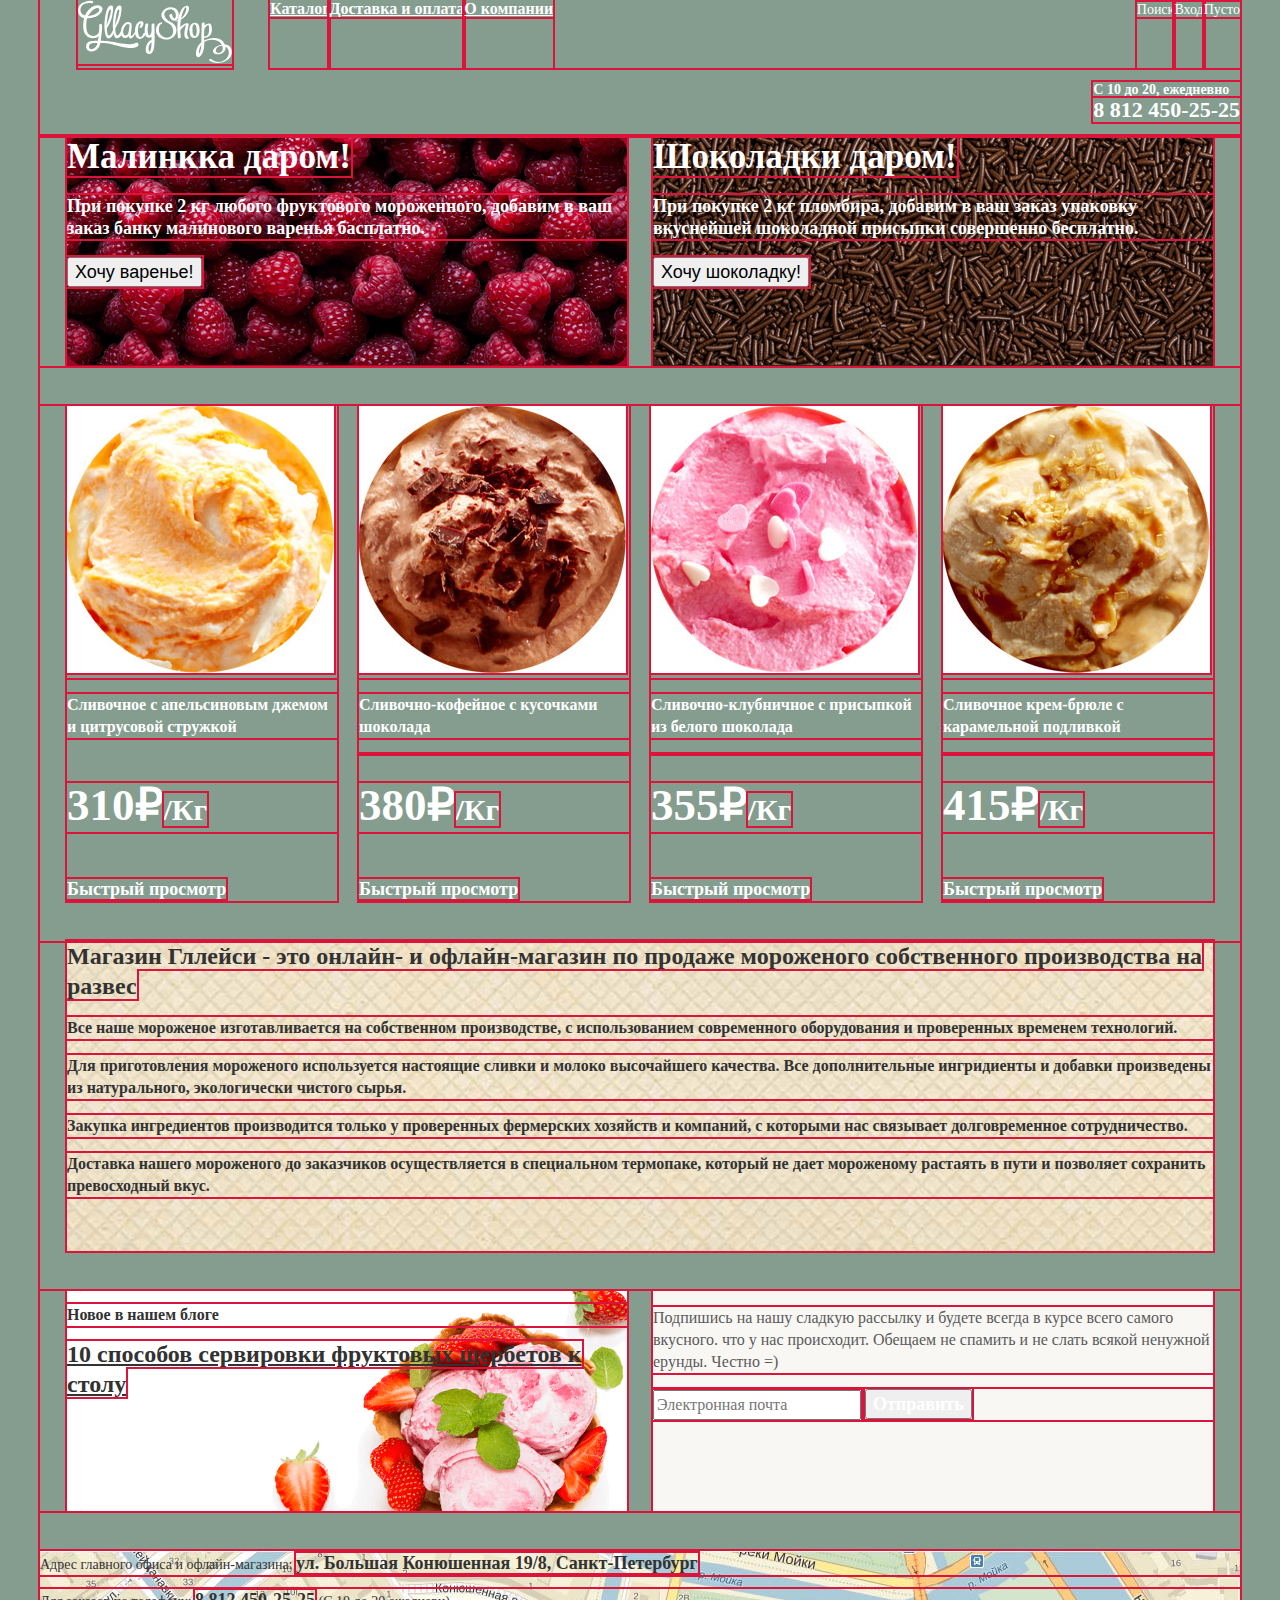
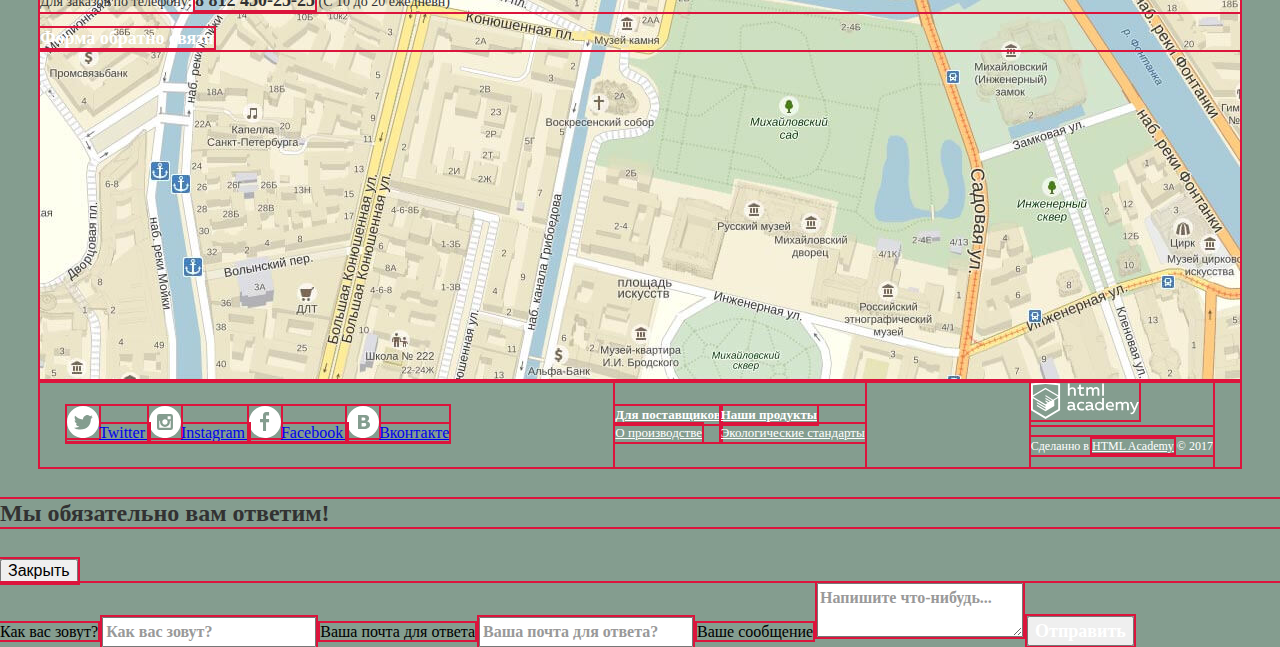
==== commit 7cba0ae4: "Задание "Сетки". Изменение №1." ====
--- a/index.html
+++ b/index.html
@@ -8,8 +8,8 @@
     </head>
     <body>
 
-      <header class="main-header">
-        <div class="container">
+      <div class="container">
+        <header class="main-header">
 
           <a class="main-header-logo">
             <img class="main-header-logo-img" src="img/svg/logo.svg" alt="Логотип магазина"   width="154" height="64">
@@ -64,11 +64,10 @@
             C 10 до 20, ежедневно
             <b class="main-header-phone">8 812 450-25-25</b>
           </p>
-        </div>
-      </header>
-
-      <main>
-        <div class="container">
+
+        </header>
+
+        <main>
 
           <!--<div>Контейнер для слайдера</div>-->
           <section class="sales-block">
@@ -168,7 +167,6 @@
               </form>
             </div>
           </section>
-          </div>
 
           <section class="map-block">
             <div class="address-wrapper">
@@ -186,10 +184,9 @@
             </div>
           </section>
 
-      </main>
-
-      <footer class="main-footer">
-        <div class="container">
+        </main>
+
+        <footer class="main-footer">
           <div class="social-wrapper">
             <a class="social social-tw" href="#">
               <img src="img/svg/twitter.svg" alt="Twitter" width="32" height="32">Twitter
@@ -222,8 +219,8 @@
             </a>
             <p class="copyright-text">Сделанно в <a class="copyright-link-text" href="#" alt="Сайт htmlacademy">HTML Academy</a> &copy; 2017</p>
           </div>
-        </div>
-      </footer>
+        </footer>
+      </div>
 
       <div class="feedback-wrapper">
         <h4 class="feedback-caption">Мы обязательно вам ответим!</h4>
--- a/css/style.css
+++ b/css/style.css
@@ -35,8 +35,6 @@
 .container {
   width: 1200px;
   margin: 0 auto;
-  box-sizing: border-box;
-  padding: 0 27px;
 }
 
 .main-menu,
@@ -224,10 +222,6 @@
   line-height: 24px;
 }
 
-.product-section {
-  margin-bottom: 40px;
-}
-
 .product-block {
     list-style: none;
     padding: 0;
@@ -266,6 +260,8 @@
 
 .about-us {
   height: 310px;
+  width: 1146px;
+  margin: 0 auto;
   margin-bottom: 40px;
   font-family: "Roboto";
   font-weight: bold;
@@ -607,14 +603,13 @@
   color: #ffbc9e;
 }
 
-.main-header .container {
+.main-header {
   display: flex;
   justify-content: flex-end;
   flex-wrap: wrap;
 }
 
 .main-header-logo {
-  display: flex;
   margin: auto;
   width: 154px;
 }
@@ -646,6 +641,8 @@
   display: flex;
   min-height: 230px;
   justify-content: space-between;
+  padding-left: 27px;
+  padding-right: 27px;
   margin-bottom: 40px;
 }
 
@@ -654,12 +651,16 @@
   min-height: 220px;
   justify-content: space-between;
   margin-bottom: 40px;
+  padding-left: 27px;
+  padding-right: 27px;
 }
 
 .product-block {
   display: flex;
   justify-content: space-between;
   flex-wrap: wrap;
+  padding-left: 27px;
+  padding-right: 27px;
 }
 
 .company-info {
@@ -670,6 +671,8 @@
 .main-footer {
   display: flex;
   justify-content: space-between;
+  padding-left: 27px;
+  padding-right: 27px;
 }
 .copyright-wrapper {
   display: flex;
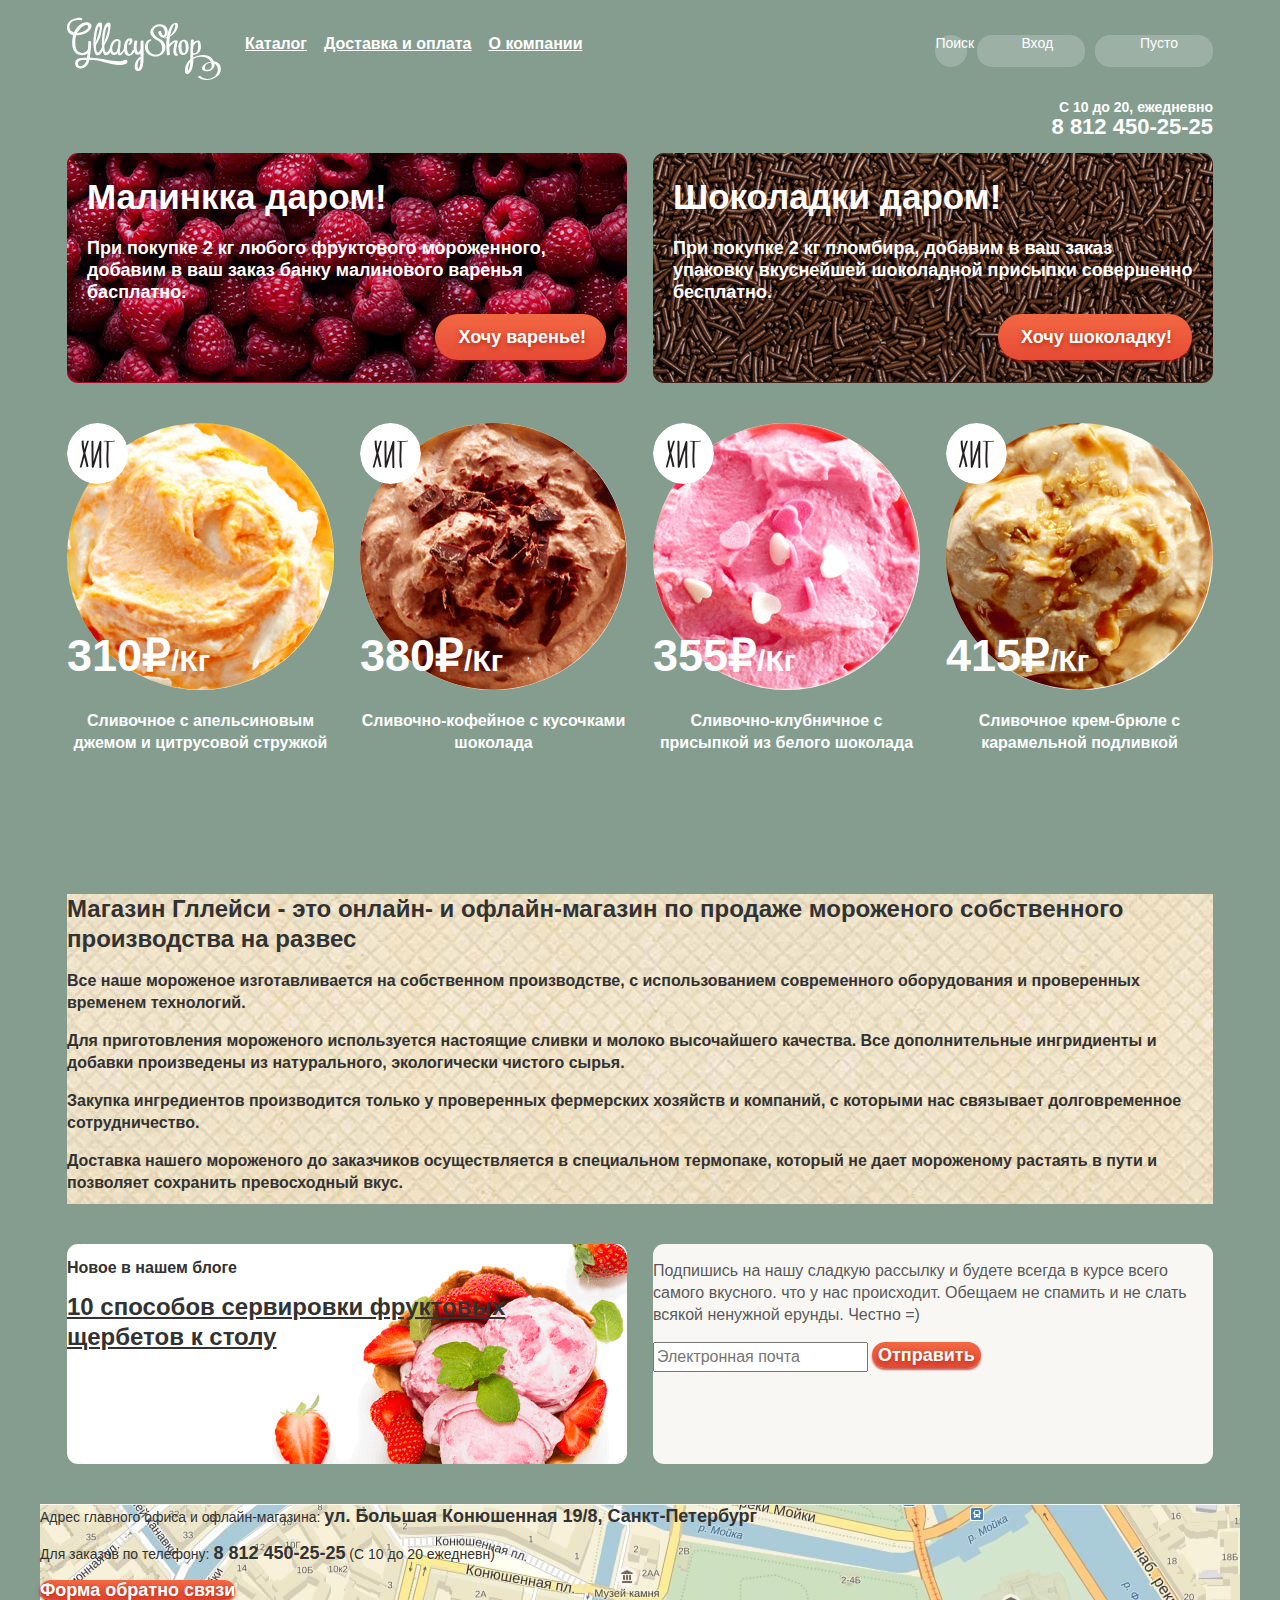
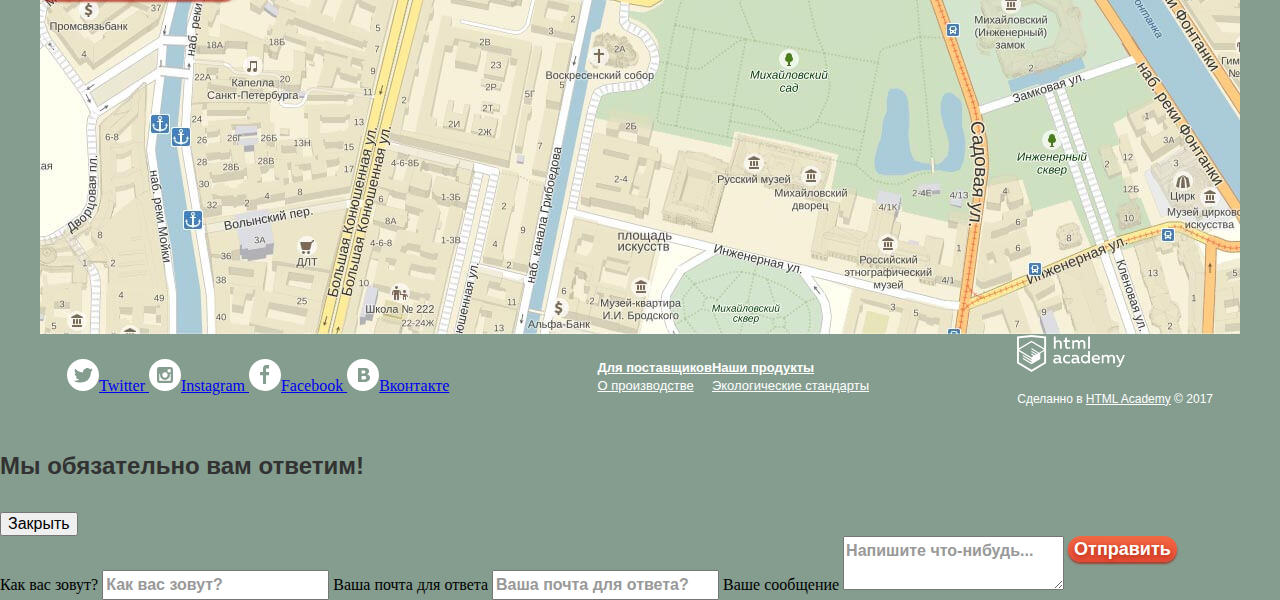
==== commit ca5c33cf: "сетки  №3" ====
--- a/index.html
+++ b/index.html
@@ -91,40 +91,40 @@
                 <div class="product-image-wrapper hit-image">
                   <img class="product-item-image" src="img/product-item-image-1.jpg" alt="Изображение мороженого" width="267" height="267">
                 </div>
+                <p class="product-item-price">
+                  310&#8381;<span class="product-item-price-smaller">/Кг</span>
+                </p>
                 <p class="product-item-name">Сливочное с апельсиновым джемом и цитрусовой стружкой</p>
-                <p class="product-item-price">
-                  310&#8381;<span class="product-item-price-smaller">/Кг</span>
-                </p>
                 <a class="quick-view-btn btn" href="#">Быстрый просмотр</a>
               </li>
               <li class="product-item">
                 <div class="product-image-wrapper hit-image">
                   <img class="product-item-image" src="img/product-item-image-2.jpg" alt="Изображение мороженого" width="267" height="267">
                 </div>
+                <p class="product-item-price">
+                  380&#8381;<span class="product-item-price-smaller">/Кг</span>
+                </p>
                 <p class="product-item-name">Сливочно-кофейное с кусочками шоколада<p>
-                <p class="product-item-price">
-                  380&#8381;<span class="product-item-price-smaller">/Кг</span>
-                </p>
                 <a class="quick-view-btn btn" href="#">Быстрый просмотр</a>
               </li>
               <li class="product-item">
                 <div class="product-image-wrapper hit-image">
                   <img class="product-item-image" src="img/product-item-image-3.jpg" alt="Изображение мороженого" width="267" height="267">
                 </div>
+                <p class="product-item-price">
+                  355&#8381;<span class="product-item-price-smaller">/Кг</span>
+                </p>
                 <p class="product-item-name">Сливочно-клубничное с присыпкой из белого шоколада<p>
-                <p class="product-item-price">
-                  355&#8381;<span class="product-item-price-smaller">/Кг</span>
-                </p>
                 <a class="quick-view-btn btn" href="#">Быстрый просмотр</a>
               </li>
               <li class="product-item">
                 <div class="product-image-wrapper hit-image">
                   <img class="product-item-image" src="img/product-item-image-4.jpg" alt="Изображение мороженого" width="267" height="267">
                 </div>
+                <p class="product-item-price">
+                  415&#8381;<span class="product-item-price-smaller">/Кг</span>
+                </p>
                 <p class="product-item-name">Сливочное крем-брюле с карамельной подливкой<p>
-                <p class="product-item-price">
-                  415&#8381;<span class="product-item-price-smaller">/Кг</span>
-                </p>
                 <a class="quick-view-btn btn" href="#">Быстрый просмотр</a>
               </li>
             </ul>
--- a/css/style.css
+++ b/css/style.css
@@ -28,7 +28,7 @@
   background-color: #849d8f;
 }
 
-body *{
+body {
   outline: 2px solid crimson;
 }
 
@@ -44,7 +44,7 @@
   padding: 0;
 }
 .main-menu-link {
-  font-family: "Roboto";
+  font-family: "Roboto", Verdana, sans-serif;
   font-weight: bold;
   font-size: 16px;
   line-height: 18px;
@@ -66,7 +66,7 @@
 }
 
 .sub-menu-link {
-  font-family: "Roboto";
+  font-family: "Roboto", Verdana, sans-serif;
   font-weight: normal;
   font-size: 14px;
   line-height: 16px;
@@ -79,7 +79,7 @@
 }
 
 .different-link {
-  font-family: "Roboto";
+  font-family: "Roboto", Verdana, sans-serif;
   font-weight: bold;
   font-size: 14px;
   line-height: 16px;
@@ -99,7 +99,7 @@
 }
 
 .btn-search {
-  font-family: "Roboto";
+  font-family: "Roboto", Verdana, sans-serif;
   font-weight: medium;
   font-size: 14px;
   line-height: 16px;
@@ -112,7 +112,7 @@
 }
 
 .btn-input {
-  font-family: "Roboto";
+  font-family: "Roboto", Verdana, sans-serif;
   font-weight: medium;
   font-size: 14px;
   line-height: 16px;
@@ -125,7 +125,7 @@
 }
 
 .btn-basket {
-  font-family: "Roboto";
+  font-family: "Roboto", Verdana, sans-serif;
   font-weight: medium;
   font-size: 14px;
   line-height: 16px;
@@ -140,7 +140,7 @@
 .form-search-input,
 .form-input-email,
 .form-input-password {
-  font-family: "Roboto";
+  font-family: "Roboto", Verdana, sans-serif;
   font-weight: bold;
   font-size: 16px;
   line-height: 24px;
@@ -150,7 +150,7 @@
 .form-search-input::placeholder,
 .form-input-email::placeholder,
 .form-input-password::placeholder {
-  font-family: "Roboto";
+  font-family: "Roboto", Verdana, sans-serif;
   font-weight: normal;
   font-size: 14px;
   line-height: 24px;
@@ -159,7 +159,7 @@
 
 .forgot-link,
 .new-registration-link {
-  font-family: "Roboto";
+  font-family: "Roboto", Verdana, sans-serif;
   font-weight: normal;
   font-size: 13px;
   line-height: 24px;
@@ -167,7 +167,7 @@
 }
 
 .form-input-button {
-  font-family: "Roboto";
+  font-family: "Roboto", Verdana, sans-serif;
   font-weight: bold;
   font-size: 18px;
   line-height: 24px;
@@ -175,7 +175,7 @@
 }
 
 .main-header-shedule {
-  font-family: "Roboto";
+  font-family: "Roboto", Verdana, sans-serif;
   font-weight: bold;
   font-size: 14px;
   line-height: 16px;
@@ -183,7 +183,7 @@
 }
 
 .main-header-phone {
-  font-family: "Roboto";
+  font-family: "Roboto", Verdana, sans-serif;
   font-weight: bold;
   font-size: 22px;
   line-height: 24px;
@@ -191,35 +191,57 @@
 }
 
 .sales-block-raspberries {
+  position: relative;
   background-color: #a10825;
   background-image: url("../img/raspberries-background.png");
   background-repeat: no-repeat;
-  font-family: "Roboto";
+  font-family: "Roboto", Verdana, sans-serif;
   font-weight: bold;
   font-size: 18px;
   line-height: 22px;
   color: #ffffff;
+  box-sizing: border-box;
+  padding: 23px 20px;
 }
 
 .sales-block-chocolate {
+  position: relative;
   background-color: #40261a;
   background-image: url("../img/chocolate-background.png");
   background-repeat: no-repeat;
-  font-family: "Roboto";
+  font-family: "Roboto", Verdana, sans-serif;
   font-weight: bold;
   font-size: 18px;
   line-height: 22px;
   color: #ffffff;
+  box-sizing: border-box;
+  padding: 23px 20px;
 }
 
 .sales-slogan  {
   font-size: 35px;
   line-height: 41px;
+  padding: 0;
+  margin: 0;
+}
+
+.sales-sentence {
+  padding: 0;
+  margin: 0;
+  margin-top: 20px;
 }
 
 .raspberries-btn,
 .chocolate-btn {
-  line-height: 24px;
+  position: absolute;
+  bottom: 23px;
+  right: 21px;
+  line-height: 24px;
+  padding-left: 23px;
+  padding-right: 20px;
+  padding-top: 11px;
+  padding-bottom: 11px;
+  border-radius: 23px;
 }
 
 .product-block {
@@ -229,17 +251,59 @@
 }
 
 .product-item {
-  font-family: "Roboto";
+  position: relative;
+  font-family: "Roboto", Verdana, sans-serif;
   font-weight: bold;
   color: #ffffff;
   width: 270px;
   margin-bottom: 40px;
+  margin-left: 13px;
+  margin-right: 13px;
+  width: 267px;
+}
+
+.product-item:hover {
+  position: relative;
+  background-color: rgba(255, 255, 255, 0.2);
+  border-radius: 5px;
+  padding-top: 6px;
+  padding-left: 14px;
+  padding-right: 14px;
+  margin-left: -1px;
+  margin-right: -1px;
+  margin-top: -6px;
+}
+
+.product-image-wrapper {
+  padding: 0;
+  margin: 0;
+  margin-bottom: 15px;
+}
+
+.hit-image::before {
+  position: absolute;
+  top: 0;
+  left: 0;
+  content: "";
+  background-image: url("../img/svg/hit.svg");
+  width: 61px;
+  height: 61px;
+  border-radius: 50%;
+}
+
+.product-item:hover .hit-image::before {
+  top: 6px;
+  left: 14px;
 }
 
 .product-item-name {
   font-weight: medium;
+  text-align: center;
   font-size: 16px;
   line-height: 22px;
+  padding: 0;
+  margin: 0;
+  margin-bottom: 18px;
 }
 
 .product-item-price {
@@ -252,10 +316,26 @@
 }
 
 .quick-view-btn {
-  font-size: 18px;
-  line-height: 24px;
-  color: #ffffff;
-  text-decoration: none;
+  display: inline-block;
+  visibility: hidden;
+  font-size: 18px;
+  line-height: 24px;
+  text-align: center;
+  vertical-align: middle;
+  color: #ffffff;
+  text-decoration: none;
+  margin: 0;
+  padding-top: 10px;
+  padding-right: 18px;
+  padding-bottom: 10px;
+  padding-left: 18px;
+  margin: 0;
+  margin-left: 32px;
+  margin-bottom: 22px;
+}
+
+.product-item:hover .quick-view-btn {
+  visibility: visible;
 }
 
 .about-us {
@@ -263,7 +343,7 @@
   width: 1146px;
   margin: 0 auto;
   margin-bottom: 40px;
-  font-family: "Roboto";
+  font-family: "Roboto", Verdana, sans-serif;
   font-weight: bold;
   font-size: 16px;
   line-height: 22px;
@@ -285,7 +365,7 @@
 }
 
 .blog-new {
-  font-family: "Roboto";
+  font-family: "Roboto", Verdana, sans-serif;
   font-weight: medium;
   font-size: 16px;
   line-height: 22px;
@@ -293,7 +373,7 @@
 }
 
 .blog-link {
-  font-family: "Roboto";
+  font-family: "Roboto", Verdana, sans-serif;
   font-weight: bold;
   font-size: 24px;
   line-height: 30px;
@@ -305,7 +385,7 @@
 }
 
 .email-sentence {
-  font-family: "Roboto";
+  font-family: "Roboto", Verdana, sans-serif;
   font-weight: normal;
   font-size: 16px;
   line-height: 22px;
@@ -313,7 +393,7 @@
 }
 
 .form-email-input {
-  font-family: "Roboto";
+  font-family: "Roboto", Verdana, sans-serif;
   font-weight: normal;
   font-size: 16px;
   line-height: 24px;
@@ -321,7 +401,7 @@
 }
 
 .email-btn {
-  font-family: "Roboto";
+  font-family: "Roboto", Verdana, sans-serif;
   font-weight: bold;
   font-size: 18px;
   line-height: 24px;
@@ -338,7 +418,7 @@
 
 .address-paragraph-1,
 .address-paragraph-2 {
-  font-family: "Roboto";
+  font-family: "Roboto", Verdana, sans-serif;
   font-weight: normal;
   font-size: 14px;
   line-height: 20px;
@@ -346,7 +426,7 @@
 }
 
  .address-value {
-  font-family: "Roboto";
+  font-family: "Roboto", Verdana, sans-serif;
   font-weight: bold;
   font-size: 18px;
   line-height: 24px;
@@ -354,7 +434,7 @@
 }
 
  .address-phone  {
-  font-family: "Roboto";
+  font-family: "Roboto", Verdana, sans-serif;
   font-weight: bold;
   font-size: 18px;
   line-height: 22px;
@@ -362,7 +442,7 @@
 }
 
 .address-btn {
-  font-family: "Roboto";
+  font-family: "Roboto", Verdana, sans-serif;
   font-weight: bold;
   font-size: 18px;
   line-height: 24px;
@@ -371,7 +451,7 @@
 }
 
 .footer-info-link {
-  font-family: "Roboto";
+  font-family: "Roboto", Verdana, sans-serif;
   font-weight: normal;
   font-size: 13px;
   line-height: 18px;
@@ -383,7 +463,7 @@
 }
 
 .copyright-wrapper {
-  font-family: "Roboto";
+  font-family: "Roboto", Verdana, sans-serif;
   font-weight: normal;
   font-size: 12px;
   line-height: 18px;
@@ -391,7 +471,7 @@
 }
 
 .copyright-link-text {
-  font-family: "Roboto";
+  font-family: "Roboto", Verdana, sans-serif;
   font-weight: normal;
   font-size: 12px;
   line-height: 18px;
@@ -399,7 +479,7 @@
 }
 
 .feedback-caption {
-  font-family: "Roboto";
+  font-family: "Roboto", Verdana, sans-serif;
   font-weight: medium;
   font-size: 24px;
   line-height: 28px;
@@ -409,7 +489,7 @@
 .feedback-user-name,
 .feedback-user-email,
 .feedback-user-message {
-  font-family: "Roboto";
+  font-family: "Roboto", Verdana, sans-serif;
   font-weight: bold;
   font-size: 16px;
   line-height: 24px;
@@ -419,7 +499,7 @@
 .feedback-user-name::placeholder,
 .feedback-user-email::placeholder,
 .feedback-user-message::placeholder {
-  font-family: "Roboto";
+  font-family: "Roboto", Verdana, sans-serif;
   font-weight: noraml;
   font-size: 16px;
   line-height: 24px;
@@ -431,7 +511,7 @@
 }
 
 .feedback-btn {
-  font-family: "Roboto";
+  font-family: "Roboto", Verdana, sans-serif;
   font-weight: bold;
   font-size: 18px;
   line-height: 24px;
@@ -439,7 +519,7 @@
 }
 
 .table-basket-item {
-  font-family: "Roboto";
+  font-family: "Roboto", Verdana, sans-serif;
   font-weight: normal;
   font-size: 13px;
   line-height: 16px;
@@ -458,7 +538,7 @@
 }
 
 .basket-order-btn {
-  font-family: "Roboto";
+  font-family: "Roboto", Verdana, sans-serif;
   font-weight: bold;
   font-size: 18px;
   line-height: 24px;
@@ -466,13 +546,16 @@
 }
 
 .breadcrumbs {
+  display: flex;
+  justify-content: flex-start;
   list-style: none;
   padding: 0;
   margin: 0;
+  margin-left: 26px;
 }
 
 .breadcrumbs-link {
-  font-family: "Roboto";
+  font-family: "Roboto", Verdana, sans-serif;
   font-weight: noraml;
   font-size: 14px;
   line-height: 16px;
@@ -484,19 +567,29 @@
 }
 
 .catalog-main-title {
-  font-family: "Roboto";
+  font-family: "Roboto", Verdana, sans-serif;
   font-weight: bold;
   font-size: 35px;
   line-height: 41px;
   color: #ffffff;
+  margin-left: 27px;
 }
 
 .main-form {
-  font-family: "Roboto";
+  display: flex;
+  flex-wrap: wrap;
+  margin-left: 27px;
+  margin-bottom: 40px;
+  font-family: "Roboto", Verdana, sans-serif;
   font-weight: medium;
   font-size: 14px;
   line-height: 16px;
   color: #ffffff;
+}
+
+.main-form .fieldset {
+  margin-right: 16px;
+  margin-bottom: 18px;
 }
 
 .main-form-legend {
@@ -509,7 +602,7 @@
 }
 
 .main-form-sorting {
-  font-family: "Roboto";
+  font-family: "Roboto", Verdana, sans-serif;
   font-weight: medium;
   font-size: 16px;
   line-height: 18px;
@@ -532,7 +625,9 @@
 }
 
 .main-form-btn {
-  font-family: "Roboto";
+  width: 143px;
+  height: 36px;
+  font-family: "Roboto" Verdana, sans-serif;
   font-weight: medium;
   font-size: 16px;
   line-height: 18px;
@@ -547,14 +642,21 @@
   color: #323232;
 }
 
-.pages-list{
-    list-style: none;
-    padding: 0;
-    margin: 0;
+.pages-list-container {
+    display: flex;
+    justify-content: flex-end;
+    margin-right: 27px;
+}
+
+.pages-list {
+  display: flex;
+  list-style: none;
+  justify-content: space-between;
+  width: 190px;
 }
 
 .pages-list-link {
-  font-family: "Roboto";
+  font-family: "Roboto" Verdana, sans-serif;
   font-weight: medium;
   font-size: 16px;
   line-height: 18px;
@@ -574,7 +676,7 @@
   text-decoration: none;
 }
 
-.btn:active:active {
+.btn:active {
   color: #fceeec;
 }
 
@@ -606,35 +708,85 @@
 .main-header {
   display: flex;
   justify-content: flex-end;
+  align-items: center;
   flex-wrap: wrap;
+  min-height: 117px;
+  padding-top: 17px;
+  padding-left: 27px;
+  padding-right: 27px;
 }
 
 .main-header-logo {
-  margin: auto;
-  width: 154px;
+  padding: 0;
+  padding: 0;
+
 }
 
 .main-navigation {
   display: flex;
-  width: 970px;
+  flex-grow: 1;
+  min-width: 970px;
+  margin: 0;
+  padding: 0;
 }
 
 .main-menu {
   display: flex;
+  margin-left: 24px;
   margin-right: auto;
 }
 
+.main-menu-item {
+  margin-right: 17px;
+}
+
 .user-menu {
   display: flex;
-}
+  justify-content: space-between;
+
+}
+
+.user-menu-item {
+  display: flex;
+  align-items: flex-end;
+  margin-left: 10px;
+}
+
+.btn-search {
+  width: 32px;
+  min-height: 32px;
+  background-color: rgba(255, 255, 255, 0.2);
+  border-radius: 50%;
+}
+
+.btn-input {
+  min-height: 32px;
+  padding-left: 44px;
+  padding-right: 32px;
+  background-color: rgba(255, 255, 255, 0.2);
+  border-radius: 15px;
+}
+
+.btn-basket {
+  padding-left: 45px;
+  padding-right: 35px;
+  min-height: 32px;
+  background-color: rgba(255, 255, 255, 0.2);
+  border-radius: 15px;
+}
+
+
 
 .main-header-shedule {
   display: flex;
   flex-direction: column;
+  justify-content: flex-end;
+  text-align: right;
 }
 
 .half-wrapper {
   width: 560px;
+  border-radius: 11px;
 }
 
 .sales-block {
@@ -657,23 +809,43 @@
 
 .product-block {
   display: flex;
-  justify-content: space-between;
   flex-wrap: wrap;
-  padding-left: 27px;
-  padding-right: 27px;
+  padding-left: 14px;
+  padding-right: 14px;
+}
+
+.product-item {
+
+}
+
+.product-item-image {
+  border-radius: 50%;
+}
+
+.product-item-price {
+  position: absolute;
+  margin: 0;
+  padding: 0;
+  top: 210px;
+}
+
+.product-item:hover .product-item-price {
+  top: 216px;
 }
 
 .company-info {
   display: flex;
   min-height: 230
-  background-repeat: no-repeat;px;
-}
+  background-repeat: no-repeat;
+}
+
 .main-footer {
   display: flex;
   justify-content: space-between;
   padding-left: 27px;
   padding-right: 27px;
 }
+
 .copyright-wrapper {
   display: flex;
   flex-direction: column;
@@ -699,3 +871,32 @@
 .social-wrapper {
   align-self: center;
 }
+
+.btn {
+  font-weight: bold;
+  font-size: 18px;
+  line-height: 24px;
+  text-align: center;
+  color: #ffffff;
+  vertical-align: top;
+  text-decoration: none;
+  text-shadow: 0 2px 5px rgba(160, 32, 11, 0.76);
+
+  background: #f26843;
+  background: linear-gradient(to bottom, #f26843 0%, #e74a35 100%);
+  border-radius: 50px;
+  box-shadow: 0 2px 2px rgba(172, 16, 0, 0.64);
+  border: none;
+
+  cursor: pointer;
+}
+
+.btn:hover {
+  background: linear-gradient(to bottom, #f58669 0%, #ec6f5e 100%);
+  box-shadow: 0 2px 2px rgba(172, 16, 0, 1);
+}
+
+.btn:active {
+  background: linear-gradient(to bottom, #d84732 0%, #e1613e 100%);
+  box-shadow: inset 0 2px 2px rgba(172, 16, 0, 1);
+}
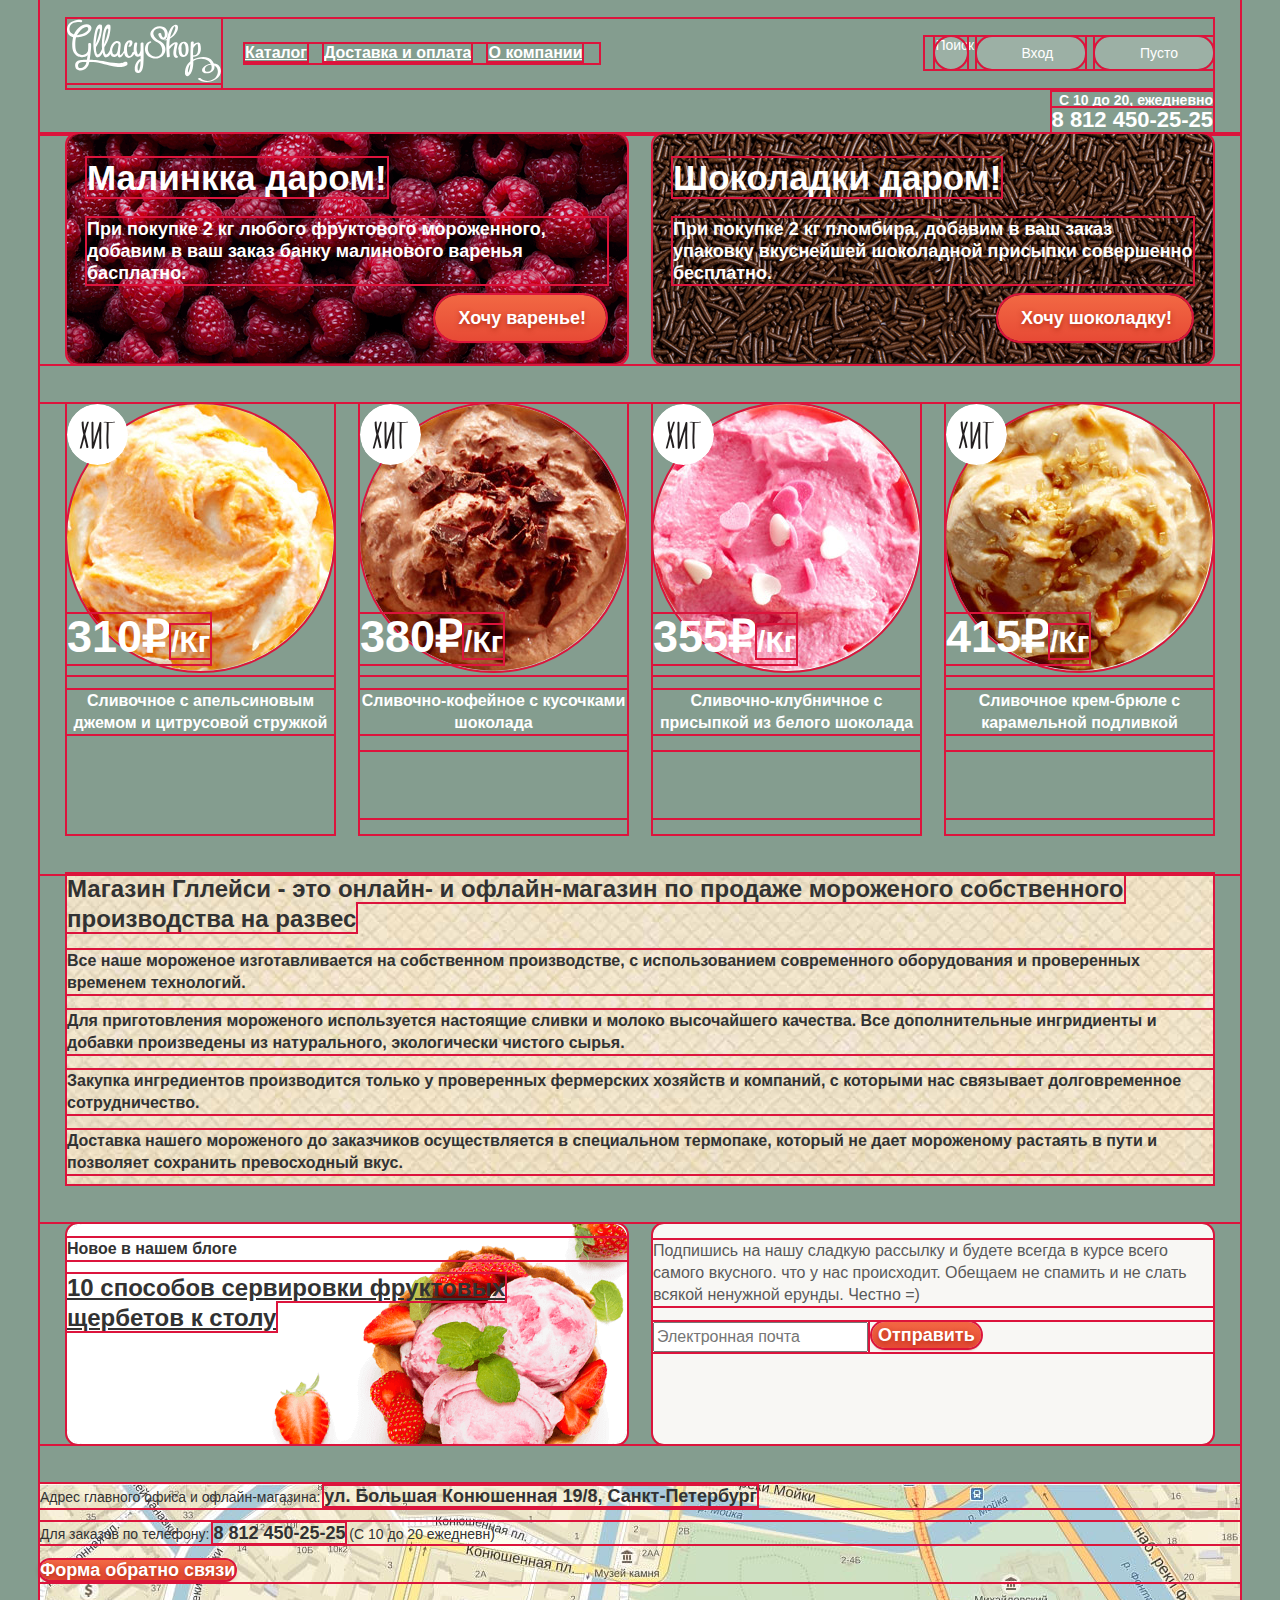
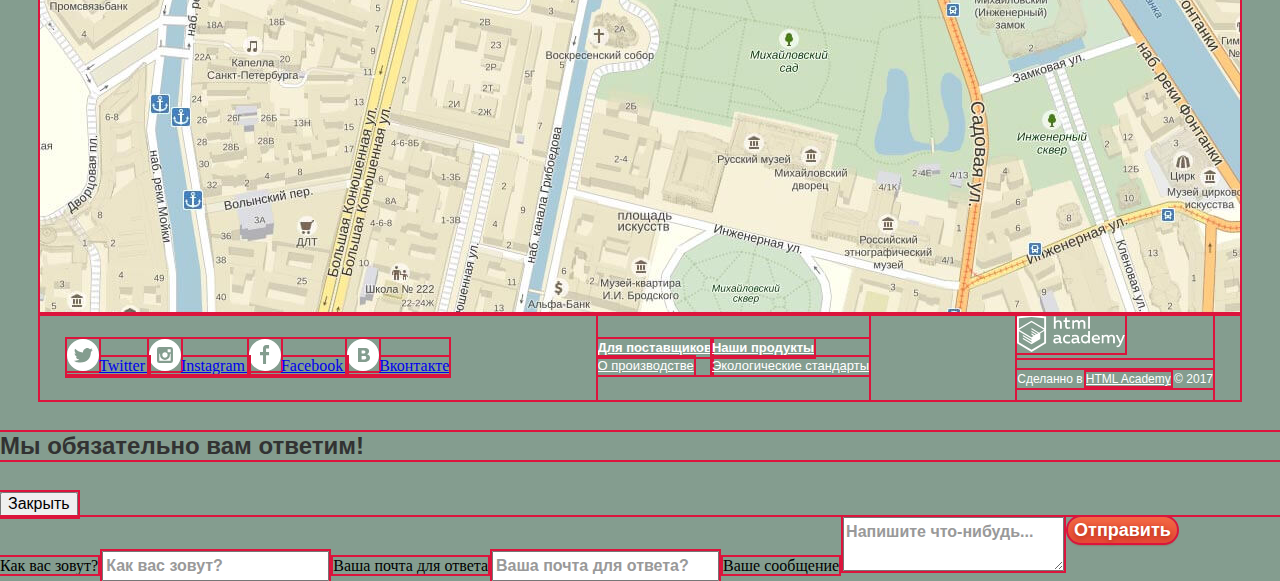
==== commit 58773238: "Сетки №4" ====
--- a/index.html
+++ b/index.html
@@ -11,11 +11,11 @@
       <div class="container">
         <header class="main-header">
 
-          <a class="main-header-logo">
-            <img class="main-header-logo-img" src="img/svg/logo.svg" alt="Логотип магазина"   width="154" height="64">
-          </a>
-
           <nav class="main-navigation">
+            <a class="main-header-logo">
+              <img class="main-header-logo-img" src="img/svg/logo.svg" alt="Логотип магазина" width="154" height="64">
+            </a>
+
             <ul class="main-menu">
               <li class="main-menu-item"><a class="main-menu-link" href="#">Каталог</a>
                 <ul class="sub-menu">
--- a/css/style.css
+++ b/css/style.css
@@ -28,7 +28,7 @@
   background-color: #849d8f;
 }
 
-body {
+body *{
   outline: 2px solid crimson;
 }
 
@@ -329,7 +329,6 @@
   padding-right: 18px;
   padding-bottom: 10px;
   padding-left: 18px;
-  margin: 0;
   margin-left: 32px;
   margin-bottom: 22px;
 }
@@ -641,22 +640,28 @@
 .main-form-btn:active {
   color: #323232;
 }
-
+/*
 .pages-list-container {
     display: flex;
     justify-content: flex-end;
     margin-right: 27px;
-}
+}*/
 
 .pages-list {
   display: flex;
-  list-style: none;
+  margin-left: auto;
   justify-content: space-between;
   width: 190px;
+  list-style: none;
+  padding: 0;
+  margin: 0;
+  margin-left: auto;
+  margin-right: 27px;
+  margin-bottom: 30px;
 }
 
 .pages-list-link {
-  font-family: "Roboto" Verdana, sans-serif;
+  font-family: "Roboto", Verdana, sans-serif;
   font-weight: medium;
   font-size: 16px;
   line-height: 18px;
@@ -724,14 +729,18 @@
 
 .main-navigation {
   display: flex;
+  flex-wrap: wrap;
+  align-items: center;
+  justify-content: flex-end;
   flex-grow: 1;
-  min-width: 970px;
+  width: 1146px;
   margin: 0;
   padding: 0;
 }
 
 .main-menu {
   display: flex;
+  flex-wrap: wrap;
   margin-left: 24px;
   margin-right: auto;
 }
@@ -742,6 +751,7 @@
 
 .user-menu {
   display: flex;
+  flex-wrap: wrap;
   justify-content: space-between;
 
 }
@@ -754,15 +764,16 @@
 
 .btn-search {
   width: 32px;
-  min-height: 32px;
+  height: 32px;
   background-color: rgba(255, 255, 255, 0.2);
   border-radius: 50%;
 }
 
 .btn-input {
-  min-height: 32px;
   padding-left: 44px;
   padding-right: 32px;
+  padding-top: 8px;
+  padding-bottom: 8px;
   background-color: rgba(255, 255, 255, 0.2);
   border-radius: 15px;
 }
@@ -770,7 +781,8 @@
 .btn-basket {
   padding-left: 45px;
   padding-right: 35px;
-  min-height: 32px;
+  padding-top: 8px;
+  padding-bottom: 8px;
   background-color: rgba(255, 255, 255, 0.2);
   border-radius: 15px;
 }
@@ -782,6 +794,8 @@
   flex-direction: column;
   justify-content: flex-end;
   text-align: right;
+  margin: 0;
+  padding: 0;
 }
 
 .half-wrapper {
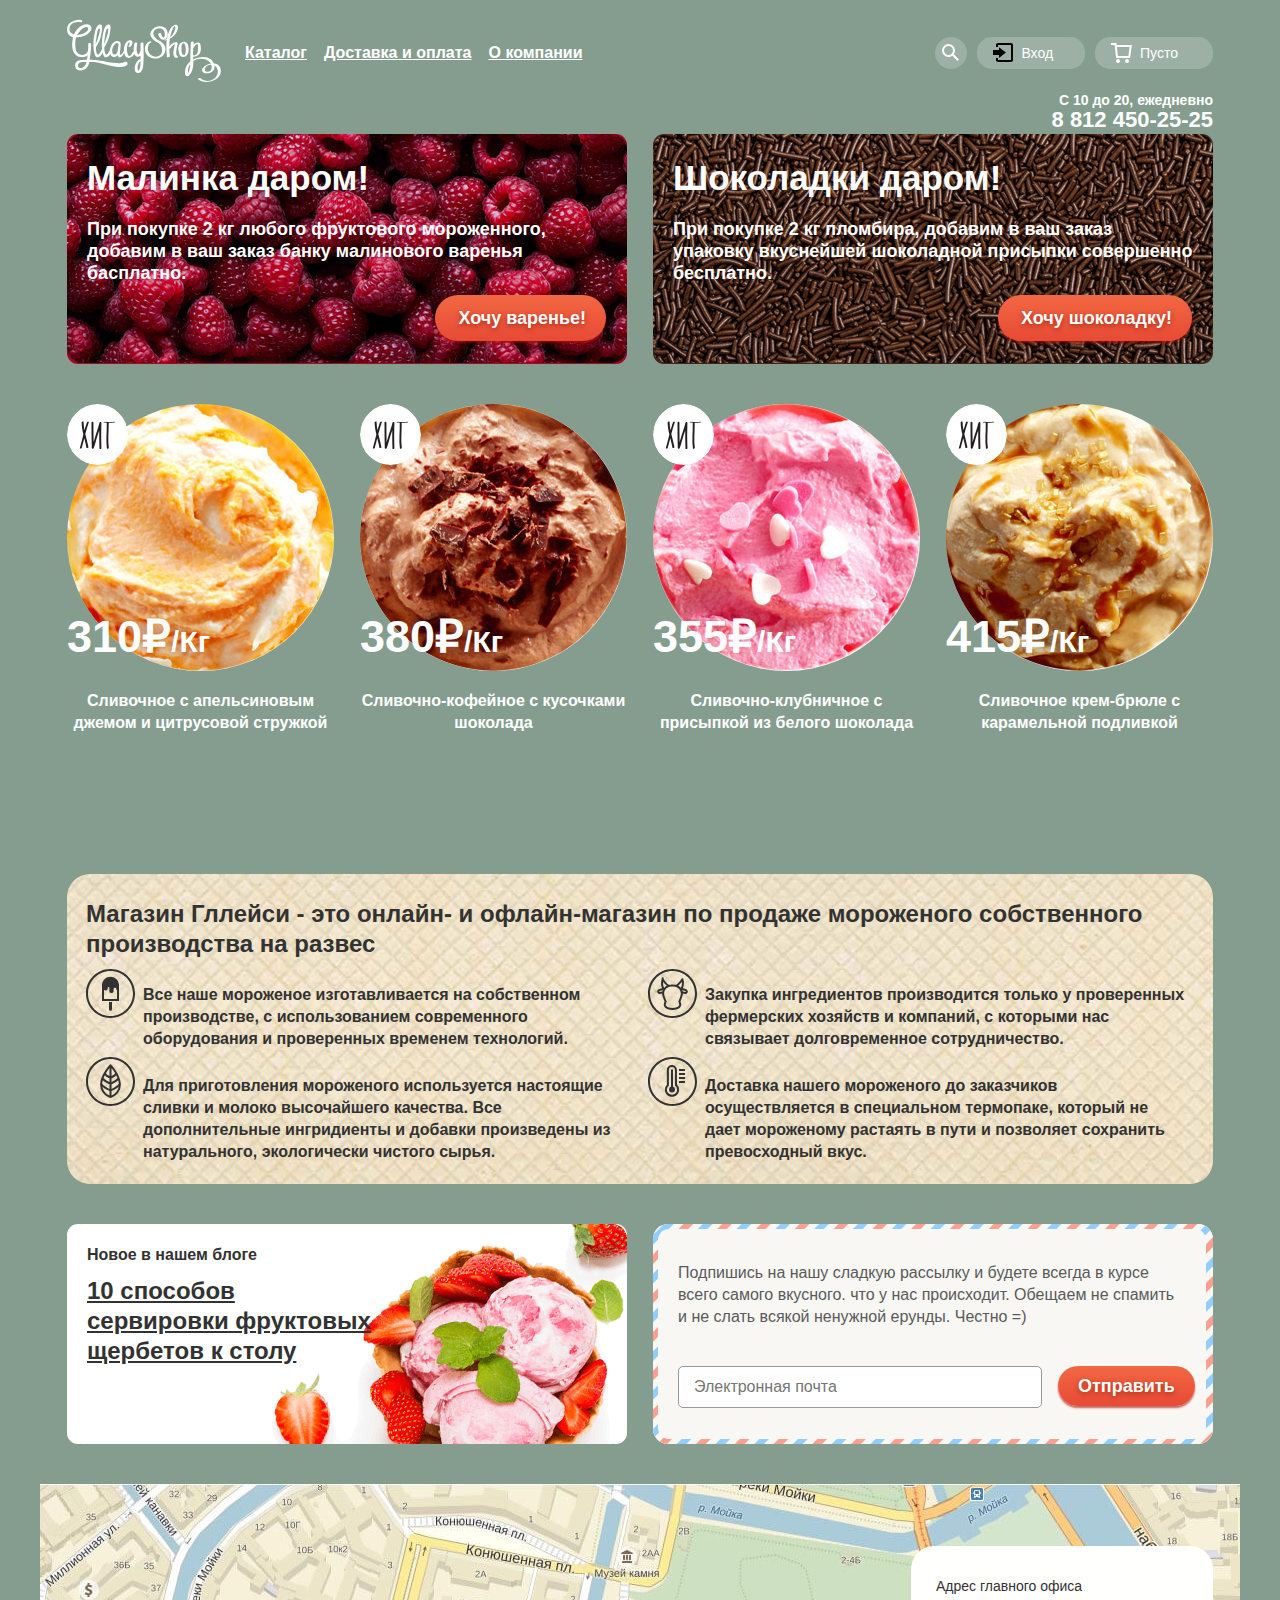
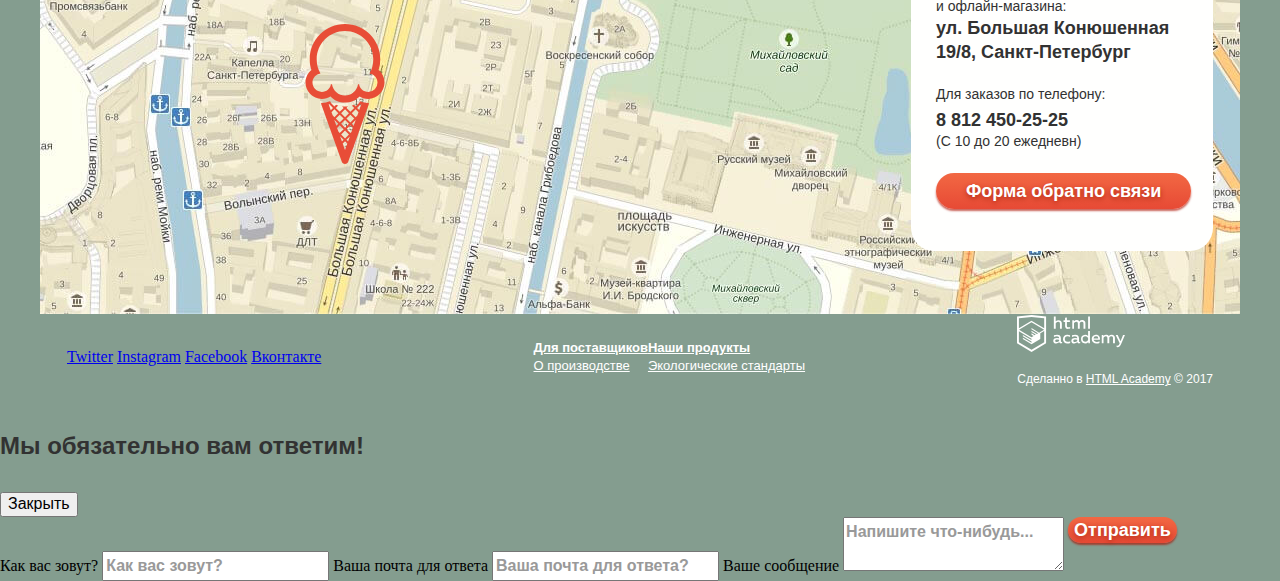
==== commit 5f2fe0a5: "Декоративные элементы" ====
--- a/index.html
+++ b/index.html
@@ -72,7 +72,7 @@
           <!--<div>Контейнер для слайдера</div>-->
           <section class="sales-block">
             <div class="half-wrapper sales-block-raspberries">
-              <b class="sales-slogan">Малинкка даром!</b>
+              <b class="sales-slogan">Малинка даром!</b>
               <p class="sales-sentence">При покупке 2 кг любого фруктового мороженного,
               добавим в ваш заказ банку малинового варенья басплатно.</p>
               <button class="raspberries-btn btn" type="button">Хочу варенье!</button>
@@ -132,21 +132,23 @@
 
           <section class="about-us">
             <b class="about-us-slogan">Магазин Гллейси - это онлайн- и офлайн-магазин по продаже мороженого собственного производства на развес</b>
-            <div class="column column-left">
-              <p class="about-us-paragraph about-us-paragraph-1">
-                Все наше мороженое изготавливается на собственном производстве, с использованием современного оборудования и проверенных временем технологий.
-              </p>
-              <p class="about-us-paragraph about-us-paragraph-2">
-                Для приготовления мороженого используется настоящие сливки и молоко высочайшего качества. Все дополнительные ингридиенты и добавки произведены из натурального, экологически чистого сырья.
-              </p>
-            </div>
-            <div class="column column-right">
-              <p class="about-us-paragraph about-us-paragraph-3">
-               Закупка ингредиентов производится только у проверенных фермерских хозяйств и компаний, с которыми нас связывает долговременное сотрудничество.
-              </p>
-              <p class="about-us-paragraph about-us-paragraph-4">
-                Доставка нашего мороженого до заказчиков осуществляется в специальном термопаке, который не дает мороженому растаять в пути и позволяет сохранить превосходный вкус.
-              </p>
+              <div class="column-wrapper">
+              <div class="column column-left">
+                <p class="about-us-paragraph about-us-paragraph-1">
+                  Все наше мороженое изготавливается на собственном производстве, с использованием современного оборудования и проверенных временем технологий.
+                </p>
+                <p class="about-us-paragraph about-us-paragraph-2">
+                  Для приготовления мороженого используется настоящие сливки и молоко высочайшего качества. Все дополнительные ингридиенты и добавки произведены из натурального, экологически чистого сырья.
+                </p>
+              </div>
+              <div class="column column-right">
+                <p class="about-us-paragraph about-us-paragraph-3">
+                 Закупка ингредиентов производится только у проверенных фермерских хозяйств и компаний, с которыми нас связывает долговременное сотрудничество.
+                </p>
+                <p class="about-us-paragraph about-us-paragraph-4">
+                  Доставка нашего мороженого до заказчиков осуществляется в специальном термопаке, который не дает мороженому растаять в пути и позволяет сохранить превосходный вкус.
+                </p>
+              </div>
             </div>
           </section>
 
@@ -158,28 +160,28 @@
               </a>
             </div>
             <div class="half-wrapper email">
-              <p class="email-sentence">
-                Подпишись на нашу сладкую рассылку и будете всегда в курсе всего самого вкусного. что у нас происходит. Обещаем не спамить и не слать всякой ненужной ерунды. Честно =)
-              </p>
-              <form class="form-email" action="https://echo.htmlacademy.ru" method="post">
-                <input  class="form-email-input" type="email" name="user-email" placeholder="Электронная почта">
-                <button class="email-btn btn" type="submit" >Отправить</button>
-              </form>
+              <div class="email-background-wrapper">
+                <p class="email-sentence">
+                  Подпишись на нашу сладкую рассылку и будете всегда в курсе всего самого вкусного. что у нас происходит.
+                  Обещаем не спамить и не слать всякой ненужной ерунды. Честно =)
+                </p>
+                <form class="form-email" action="https://echo.htmlacademy.ru" method="post">
+                  <input  class="form-email-input" type="email" name="user-email" placeholder="Электронная почта">
+                  <button class="email-btn btn" type="submit" >Отправить</button>
+                </form>
+              </div>
             </div>
           </section>
 
           <section class="map-block">
             <div class="address-wrapper">
-              <p class="address-paragraph address-paragraph-1">
-                Адрес главного офиса
-                и офлайн-магазина:
-                <b class="address-value">ул. Большая Конюшенная
-                  19/8, Санкт-Петербург</b>
-              </p>
-              <p class="address-paragraph address-paragraph-2">Для заказов по телефону:
-                <b class="address-phone">8 812 450-25-25</b>
-                (С 10 до 20 ежедневн)
-              </p>
+              <p class="addres-main-office">Адрес главного офиса</p>
+              <p class="addres-offline">и офлайн-магазина:</p>
+              <p class="addres-street-line">ул. Большая Конюшенная</p>
+              <p class="addres-sity-line">19/8, Санкт-Петербург</p>
+              <p class="order-by-phone">Для заказов по телефону:</p>
+              <p class="address-phone-value">8 812 450-25-25</p>
+              <p class="address-schedule">(С 10 до 20 ежедневн)</p>
               <a class="address-btn btn" href="#">Форма обратно связи</a>
             </div>
           </section>
@@ -188,18 +190,10 @@
 
         <footer class="main-footer">
           <div class="social-wrapper">
-            <a class="social social-tw" href="#">
-              <img src="img/svg/twitter.svg" alt="Twitter" width="32" height="32">Twitter
-            </a>
-            <a class="social social-in" href="#">
-              <img src="img/svg/instagram.svg" alt="Instagram" width="32" height="32">Instagram
-            </a>
-            <a class="social social-fb" href="#">
-              <img src="img/svg/fb.svg" alt="Facebook" width="32" height="32">Facebook
-            </a>
-            <a class="social social-vk" href="#">
-              <img src="img/svg/vk.svg" alt="Вконтакте" width="32" height="32">Вконтакте
-            </a>
+            <a class="social social-tw" href="#">Twitter</a>
+            <a class="social social-in" href="#">Instagram</a>
+            <a class="social social-fb" href="#">Facebook</a>
+            <a class="social social-vk" href="#">Вконтакте</a>
           </div>
 
           <div class="footer-info-wrapper">
--- a/css/style.css
+++ b/css/style.css
@@ -28,7 +28,7 @@
   background-color: #849d8f;
 }
 
-body *{
+body {
   outline: 2px solid crimson;
 }
 
@@ -43,6 +43,7 @@
   margin: 0;
   padding: 0;
 }
+
 .main-menu-link {
   font-family: "Roboto", Verdana, sans-serif;
   font-weight: bold;
@@ -99,19 +100,34 @@
 }
 
 .btn-search {
+  position: relative;
   font-family: "Roboto", Verdana, sans-serif;
   font-weight: medium;
   font-size: 14px;
   line-height: 16px;
   color: #ffffff;
   text-decoration: none;
+  text-indent: 500%;
+  overflow: hidden;
+  white-space: nowrap;
 }
 
 .btn-search:hover {
   color: #323232;
 }
 
+.btn-search::before {
+  position: absolute;
+  content: "";
+  top: 7px;
+  left: 7px;
+  width: 17px;
+  height: 17px;
+  background-image: url("../img/svg/loupe.svg");
+}
+
 .btn-input {
+  position: relative;
   font-family: "Roboto", Verdana, sans-serif;
   font-weight: medium;
   font-size: 14px;
@@ -124,13 +140,34 @@
   color: #323232;
 }
 
+.btn-input::before {
+  content: "";
+  position: absolute;
+  top: 6px;
+  left: 16px;
+  width: 21px;
+  height: 19px;
+  background-image: url("../img/svg/entrance.svg");
+}
+
 .btn-basket {
+  position: relative;
   font-family: "Roboto", Verdana, sans-serif;
   font-weight: medium;
   font-size: 14px;
   line-height: 16px;
   color: #ffffff;
   text-decoration: none;
+}
+
+.btn-basket::before {
+  position: absolute;
+  content: "";
+  width: 21px;
+  height: 20px;
+  top: 6px;
+  left: 16px;
+  background-image: url("../img/svg/basket.svg");
 }
 
 .btn-basket:hover {
@@ -245,9 +282,9 @@
 }
 
 .product-block {
-    list-style: none;
-    padding: 0;
-    margin: 0;
+  list-style: none;
+  padding: 0;
+  margin: 0;
 }
 
 .product-item {
@@ -349,6 +386,12 @@
   color: #323232;
   background-color: #efe5d0;
   background-image: url("../img/waffle-background.jpg");
+  border-radius: 23px;
+  box-sizing: border-box;
+  padding-top: 25px;
+  padding-left: 19px;
+  padding-right: 25px;
+  padding-bottom: 25px;
 }
 
 .about-us-slogan {
@@ -356,11 +399,82 @@
   font-size: 24px;
   line-height: 30px;
   color: #323232;
+  padding: 0;
+  margin: 0;
+}
+
+.column-wrapper {
+  display: flex;
+  justify-content: space-between;
+  padding: 0;
+  padding-top: 10px;
+  margin: 0;
+
+}
+
+.column {
+  position: relative;
+  width: 540px;
+  padding-top: 15px;
+}
+
+.about-us-paragraph {
+  padding: 0;
+  margin: 0;
+  margin-left: 57px;
+}
+
+.about-us-paragraph-1,
+.about-us-paragraph-3 {
+  margin-bottom: 25px;
+}
+
+.about-us-paragraph-1::before {
+  position: absolute;
+  content: "";
+  top: 88px;
+  left: 0;
+  width: 49px;
+  height: 49px;
+  background-image: url("../img/svg/eco.svg");
+}
+
+.about-us-paragraph-2::before {
+  position: absolute;
+  content: "";
+  top: 0;
+  left: 0;
+  width: 49px;
+  height: 49px;
+  background-image: url("../img/svg/ice-cream.svg");
+}
+
+.about-us-paragraph-3::before {
+  position: absolute;
+  content: "";
+  top: 0;
+  left: 0;
+  width: 49px;
+  height: 49px;
+  background-image: url("../img/svg/cow.svg");
+}
+
+.about-us-paragraph-4::before {
+  position: absolute;
+  content: "";
+  top: 88px;
+  left: 0;
+  width: 49px;
+  height: 49px;
+  background-image: url("../img/svg/thermometer.svg");
 }
 
 .blog  {
   background-color: #ffffff;
   background-image: url("../img/strawberry-background.png");
+  box-sizing: border-box;
+  padding-left: 20px;
+  padding-top: 20px;
 }
 
 .blog-new {
@@ -369,6 +483,9 @@
   font-size: 16px;
   line-height: 22px;
   color: #323232;
+  padding: 0;
+  margin: 0;
+  margin-bottom: 10px;
 }
 
 .blog-link {
@@ -377,10 +494,26 @@
   font-size: 24px;
   line-height: 30px;
   color: #323232;
+  display: inline-block;
+  margin: 0;
+  padding: 0;
+  width: 290px;
 }
 
 .email {
+  position: relative;
+  background-image: url("../img/svg/bg-post.svg");
+}
+
+.email-background-wrapper {
+  position: absolute;
+  top: 5px;
+  left: 5px;
   background: #f8f7f4;
+  width: 548px;
+  height: 210px;
+  border-radius: 11px;
+
 }
 
 .email-sentence {
@@ -389,6 +522,17 @@
   font-size: 16px;
   line-height: 22px;
   color: #5a5a5a;
+  padding: 0;
+  margin: 0;
+  margin-top: 33px;
+  margin-left: 20px;
+  margin-right: 20px;
+}
+
+.form-email {
+  margin: 0;
+  margin-top: 38px;
+  padding: 0;
 }
 
 .form-email-input {
@@ -396,7 +540,16 @@
   font-weight: normal;
   font-size: 16px;
   line-height: 24px;
+  border: 1px solid #999999;
+  border-radius: 5px;
   color: #999999;
+  padding-top: 8px;
+  padding-bottom: 8px;
+  padding-left: 15px;
+  padding-right: 140px;
+  margin: 0;
+  margin-left: 20px;
+  margin-right: 12px;
 }
 
 .email-btn {
@@ -405,39 +558,91 @@
   font-size: 18px;
   line-height: 24px;
   color: #ffffff;
+  padding-top: 8px;
+  padding-bottom: 8px;
+  padding-left: 20px;
+  padding-right: 20px;
 }
 
 .map-block {
-  Width: 1200px;
+  position: relative;
+  width: 1200px;
   height: 430px;
   margin: 0 auto;
   border-color: #e9e2c7;
   background-image: url("../img/map-image.jpg")
 }
 
-.address-paragraph-1,
-.address-paragraph-2 {
+.address-wrapper {
+  position: absolute;
+  box-sizing: border-box;
+  top: 62px;
+  right: 27px;
+  width: 302px;
+  height: 305px;
+  background-color: #fffffe;
+  border-radius: 23px;
+  padding-top: 30px;
+  padding-left: 25px;
+}
+
+.map-block::before {
+  position: absolute;
+  content: "";
+  top: 140px;
+  left: 265px;
+  width: 80px;
+  height: 140px;
+  background-image: url("../img/svg/pin.svg");
+
+}
+
+
+.addres-main-office,
+.addres-offline,
+.order-by-phone,
+.address-schedule {
   font-family: "Roboto", Verdana, sans-serif;
   font-weight: normal;
   font-size: 14px;
   line-height: 20px;
-  color: #323232;
-}
-
- .address-value {
+  padding: 0;
+  margin: 0;
+  color: #323232;
+}
+
+
+.addres-street-line,
+.addres-sity-line  {
   font-family: "Roboto", Verdana, sans-serif;
   font-weight: bold;
   font-size: 18px;
   line-height: 24px;
-  color: #323232;
-}
-
- .address-phone  {
+  padding: 0;
+  margin: 0;
+  color: #323232;
+}
+
+ .address-phone-value  {
   font-family: "Roboto", Verdana, sans-serif;
   font-weight: bold;
   font-size: 18px;
   line-height: 22px;
-  color: #323232;
+  padding: 0;
+  margin: 0;
+  color: #323232;
+}
+
+.addres-sity-line {
+  margin-bottom: 20px;
+}
+
+.order-by-phone {
+  margin-bottom: 5px;
+}
+
+.address-schedule {
+  margin-bottom: 28px;
 }
 
 .address-btn {
@@ -447,6 +652,10 @@
   line-height: 24px;
   color: #ffffff;
   text-decoration: none;
+  padding-left: 30px;
+  padding-right: 30px;
+  padding-top: 8px;
+  padding-bottom: 8px;
 }
 
 .footer-info-link {
@@ -640,6 +849,7 @@
 .main-form-btn:active {
   color: #323232;
 }
+
 /*
 .pages-list-container {
     display: flex;
@@ -724,7 +934,6 @@
 .main-header-logo {
   padding: 0;
   padding: 0;
-
 }
 
 .main-navigation {
@@ -828,10 +1037,6 @@
   padding-right: 14px;
 }
 
-.product-item {
-
-}
-
 .product-item-image {
   border-radius: 50%;
 }
@@ -884,6 +1089,34 @@
 
 .social-wrapper {
   align-self: center;
+}
+
+.social-tw {
+  position: relative;
+  text-indent: 500%;
+  overflow: hidden;
+  white-space: nowrap;
+}
+
+.social-in {
+  position: relative;
+  text-indent: 500%;
+  overflow: hidden;
+  white-space: nowrap;
+}
+
+.social-fb {
+  position: relative;
+  text-indent: 500%;
+  overflow: hidden;
+  white-space: nowrap;
+}
+
+.social-vk {
+  position: relative;
+  text-indent: 500%;
+  overflow: hidden;
+  white-space: nowrap;
 }
 
 .btn {
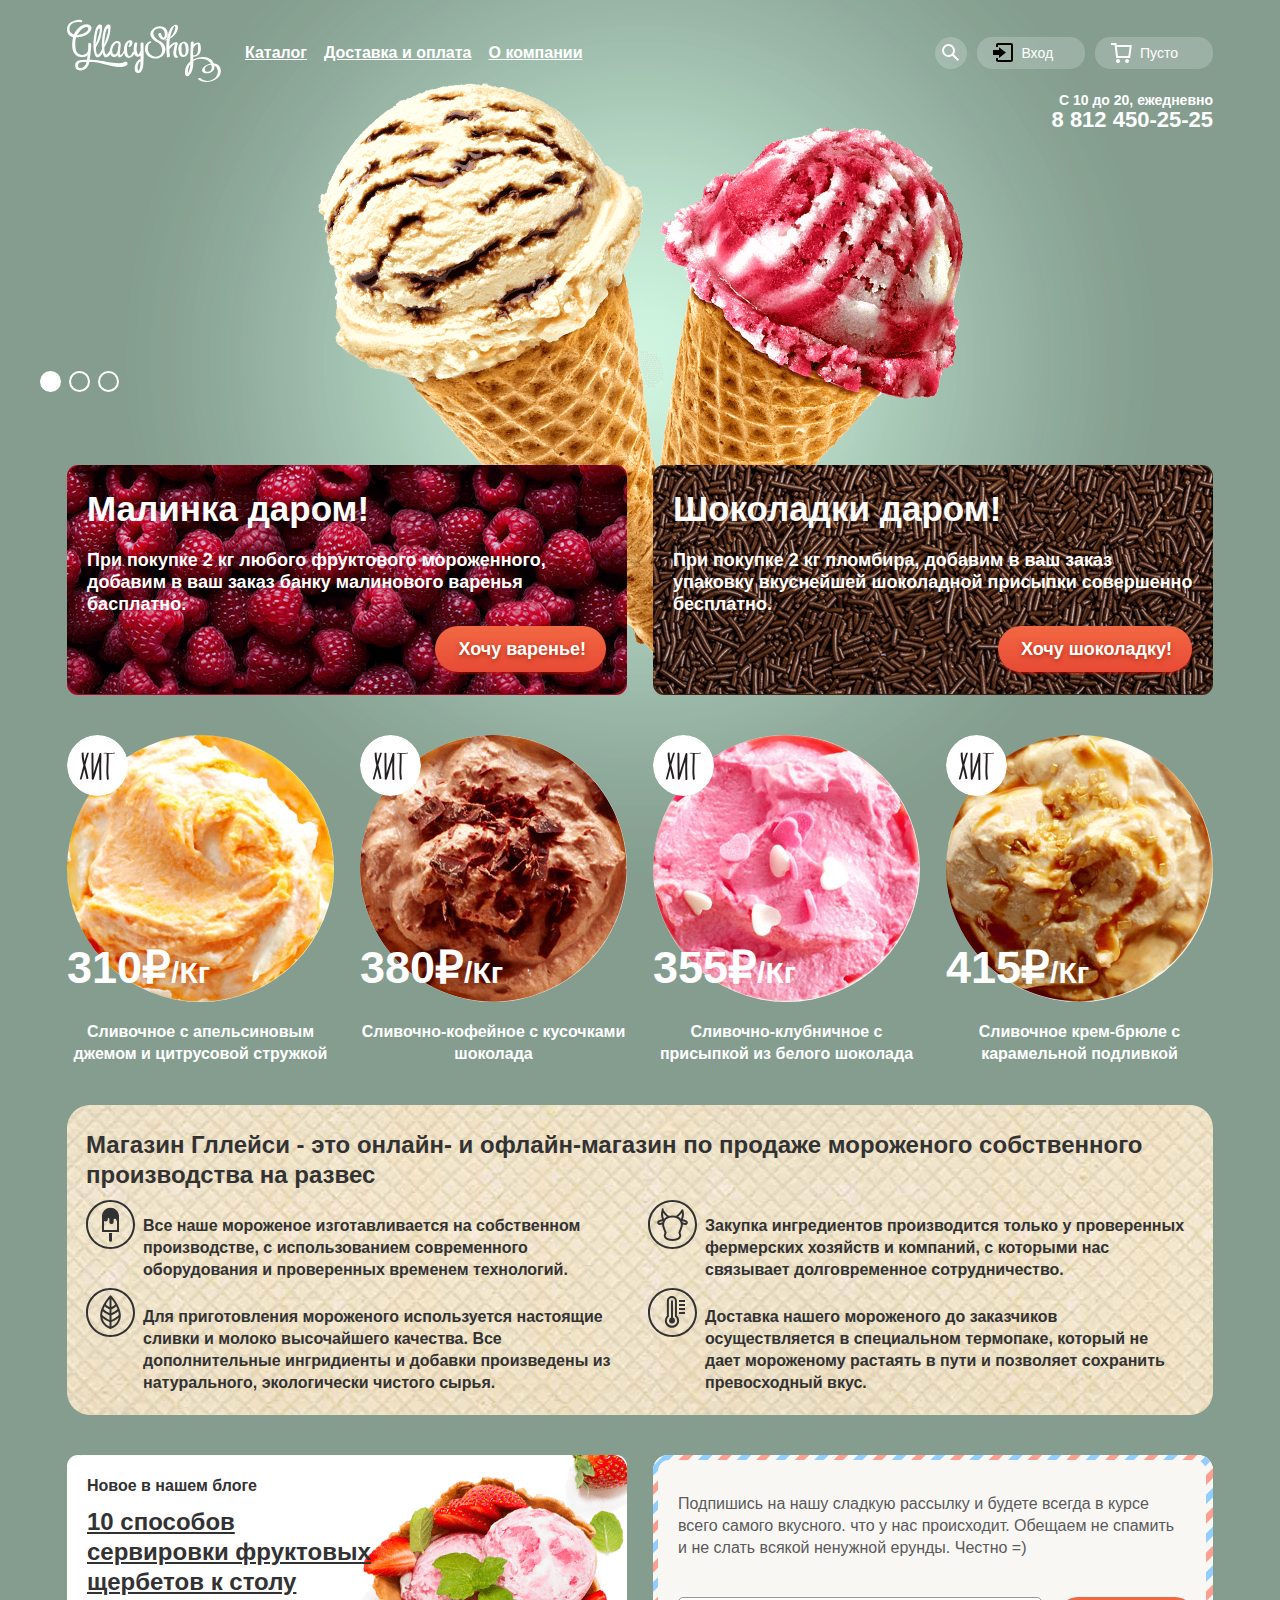
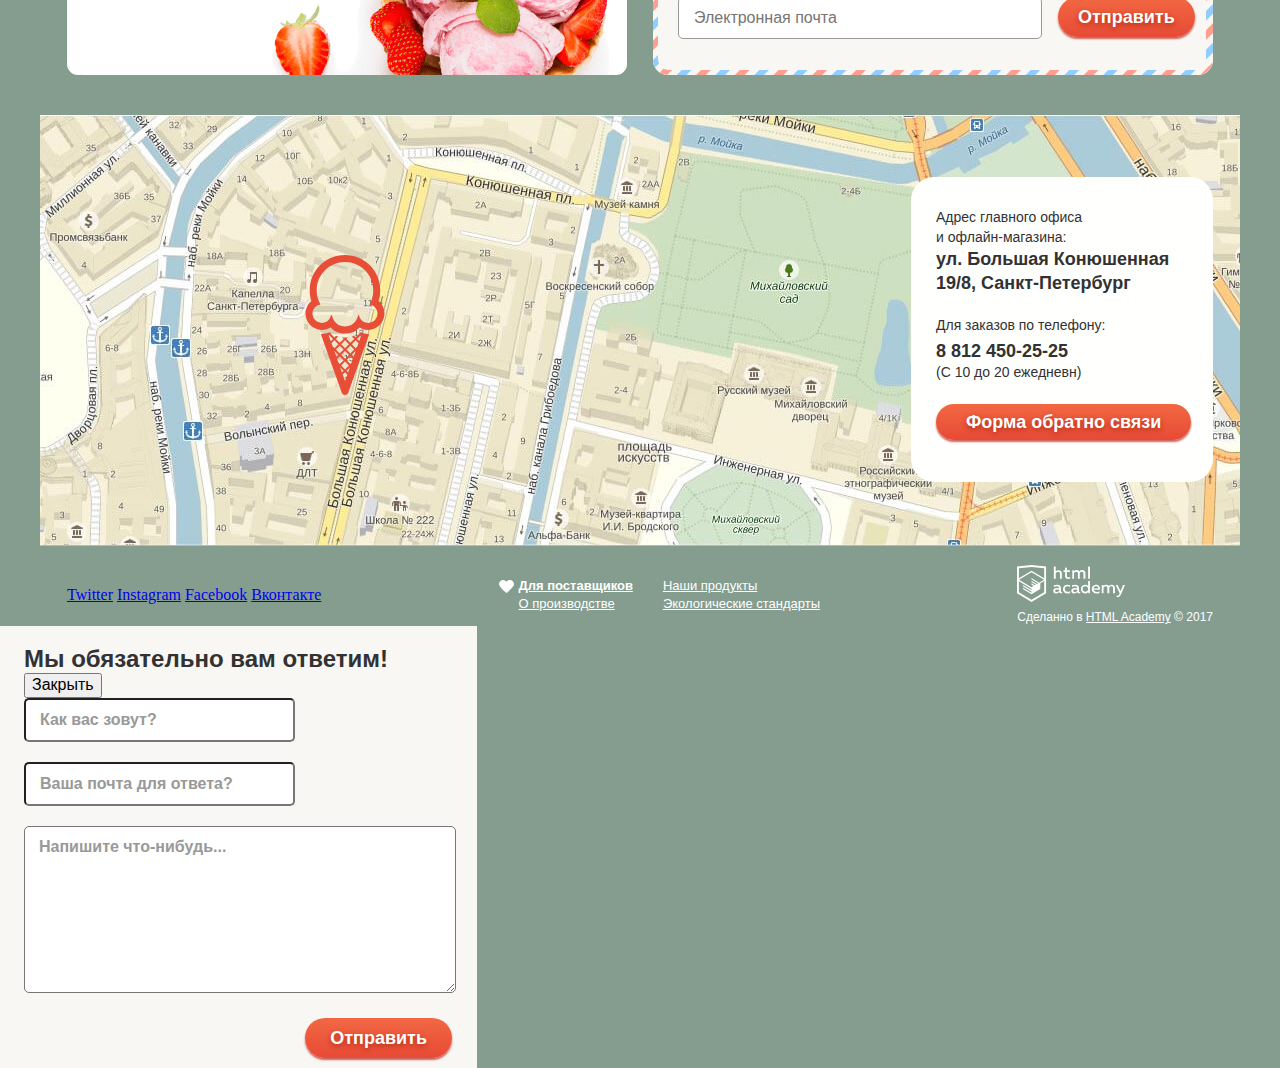
==== commit 5119c2dc: "Декоративные эоементы #2" ====
--- a/index.html
+++ b/index.html
@@ -7,227 +7,258 @@
       <link href="css/style.css" rel="stylesheet">
     </head>
     <body>
-
-      <div class="container">
-        <header class="main-header">
-
-          <nav class="main-navigation">
-            <a class="main-header-logo">
-              <img class="main-header-logo-img" src="img/svg/logo.svg" alt="Логотип магазина" width="154" height="64">
-            </a>
-
-            <ul class="main-menu">
-              <li class="main-menu-item"><a class="main-menu-link" href="#">Каталог</a>
-                <ul class="sub-menu">
-                  <li class="sub-menu-item"><a class="sub-menu-link" href="#">Новинки</a></li>
-                  <li class="sub-menu-item"><a class="sub-menu-link" href="catalog.html">Сливочное</a></li>
-                  <li class="sub-menu-item"><a class="sub-menu-link" href="#">Щербеты</a></li>
-                  <li class="sub-menu-item"><a class="sub-menu-link" href="#">Фруктовый лед</a></li>
-                  <li class="sub-menu-item"><a class="sub-menu-link" href="#">Мелорин</a></li>
-                </ul>
-              </li>
-              <li class="main-menu-item">
-                <a class="main-menu-link" href="#">Доставка и оплата</a>
-              </li>
-              <li class="main-menu-item">
-                <a class="main-menu-link" href="#">О компании</a>
-              </li>
-            </ul>
-
-            <ul class="user-menu">
-              <li class="user-menu-item">
-                <a class="btn-search" href="#">Поиск</a>
-                <form class="form-search" action="https://echo.htmlacademy.ru" method="get">
-                  <label class="visually-hidden" for="form-search">Поиск</label>
-                  <input class="form-search-input" type="search" id="form-search" placeholder="Что ищем?">
-                </form>
-              </li>
-              <li class="user-menu-item">
-                <a class="btn-input" href="#">Вход</a>
-                <form class="form-input" action="https://echo.htmlacademy.ru" method="post">
-                  <label class="visually-hidden" for="form-input-email">Email</label>
-                  <input class="form-input-email" type="email" id="form-input-email" name="user-email" placeholder="Электронная почта">
-                  <label class="visually-hidden" for="form-input-password">Пароль</label>
-                  <input class="form-input-password" type="password" id="form-input-password" name="user-password" placeholder="Пароль">
-                  <button class="form-input-button btn" type="submit">Войти</button>
-                  <a class="form-input-link forgot-link" href="#">Забыли пароль?</a>
-                  <a class="form-input-link new-registration-link" href="#">Новая регистрация?</a>
-                </form>
-              </li>
-              <li class="user-menu-item">
-                <a class="btn-basket" href="#">Пусто</a>
-              </li>
-            </ul>
-          </nav>
-
-          <p class="main-header-shedule">
-            C 10 до 20, ежедневно
-            <b class="main-header-phone">8 812 450-25-25</b>
-          </p>
-
-        </header>
-
-        <main>
-
-          <!--<div>Контейнер для слайдера</div>-->
-          <section class="sales-block">
-            <div class="half-wrapper sales-block-raspberries">
-              <b class="sales-slogan">Малинка даром!</b>
-              <p class="sales-sentence">При покупке 2 кг любого фруктового мороженного,
-              добавим в ваш заказ банку малинового варенья басплатно.</p>
-              <button class="raspberries-btn btn" type="button">Хочу варенье!</button>
-            </div>
-            <div class="half-wrapper sales-block-chocolate">
-              <b class="sales-slogan">Шоколадки даром!</b>
-              <p class="sales-sentence">При покупке 2 кг пломбира, добавим в ваш заказ
-              упаковку вкуснейшей шоколадной присыпки совершенно бесплатно.</p>
-              <button class="chocolate-btn btn" type="button">Хочу шоколадку!</button>
-            </div>
-          </section>
-
-          <section class="product-section">
-            <ul class="product-block">
-              <li class="product-item">
-                <div class="product-image-wrapper hit-image">
-                  <img class="product-item-image" src="img/product-item-image-1.jpg" alt="Изображение мороженого" width="267" height="267">
-                </div>
-                <p class="product-item-price">
-                  310&#8381;<span class="product-item-price-smaller">/Кг</span>
-                </p>
-                <p class="product-item-name">Сливочное с апельсиновым джемом и цитрусовой стружкой</p>
-                <a class="quick-view-btn btn" href="#">Быстрый просмотр</a>
-              </li>
-              <li class="product-item">
-                <div class="product-image-wrapper hit-image">
-                  <img class="product-item-image" src="img/product-item-image-2.jpg" alt="Изображение мороженого" width="267" height="267">
-                </div>
-                <p class="product-item-price">
-                  380&#8381;<span class="product-item-price-smaller">/Кг</span>
-                </p>
-                <p class="product-item-name">Сливочно-кофейное с кусочками шоколада<p>
-                <a class="quick-view-btn btn" href="#">Быстрый просмотр</a>
-              </li>
-              <li class="product-item">
-                <div class="product-image-wrapper hit-image">
-                  <img class="product-item-image" src="img/product-item-image-3.jpg" alt="Изображение мороженого" width="267" height="267">
-                </div>
-                <p class="product-item-price">
-                  355&#8381;<span class="product-item-price-smaller">/Кг</span>
-                </p>
-                <p class="product-item-name">Сливочно-клубничное с присыпкой из белого шоколада<p>
-                <a class="quick-view-btn btn" href="#">Быстрый просмотр</a>
-              </li>
-              <li class="product-item">
-                <div class="product-image-wrapper hit-image">
-                  <img class="product-item-image" src="img/product-item-image-4.jpg" alt="Изображение мороженого" width="267" height="267">
-                </div>
-                <p class="product-item-price">
-                  415&#8381;<span class="product-item-price-smaller">/Кг</span>
-                </p>
-                <p class="product-item-name">Сливочное крем-брюле с карамельной подливкой<p>
-                <a class="quick-view-btn btn" href="#">Быстрый просмотр</a>
-              </li>
-            </ul>
-          </section>
-
-          <section class="about-us">
-            <b class="about-us-slogan">Магазин Гллейси - это онлайн- и офлайн-магазин по продаже мороженого собственного производства на развес</b>
-              <div class="column-wrapper">
-              <div class="column column-left">
-                <p class="about-us-paragraph about-us-paragraph-1">
-                  Все наше мороженое изготавливается на собственном производстве, с использованием современного оборудования и проверенных временем технологий.
-                </p>
-                <p class="about-us-paragraph about-us-paragraph-2">
-                  Для приготовления мороженого используется настоящие сливки и молоко высочайшего качества. Все дополнительные ингридиенты и добавки произведены из натурального, экологически чистого сырья.
-                </p>
+      <input class="visually-hidden" type="radio" id="product-1" name="toggle" checked>
+      <input class="visually-hidden" type="radio" id="product-2" name="toggle">
+      <input class="visually-hidden" type="radio" id="product-3" name="toggle">
+        <div class="site-wrapper">
+          <div class="container">
+            <header class="main-header">
+
+              <nav class="main-navigation">
+                <a class="main-header-logo">
+                  <img class="main-header-logo-img" src="img/svg/logo.svg" alt="Логотип магазина" width="154" height="64">
+                </a>
+
+                <ul class="main-menu">
+                  <li class="main-menu-item"><a class="main-menu-link" href="#">Каталог</a>
+                    <ul class="sub-menu">
+                      <li class="sub-menu-item"><a class="sub-menu-link" href="#">Новинки</a></li>
+                      <li class="sub-menu-item"><a class="sub-menu-link" href="catalog.html">Сливочное</a></li>
+                      <li class="sub-menu-item"><a class="sub-menu-link" href="#">Щербеты</a></li>
+                      <li class="sub-menu-item"><a class="sub-menu-link" href="#">Фруктовый лед</a></li>
+                      <li class="sub-menu-item"><a class="sub-menu-link" href="#">Мелорин</a></li>
+                    </ul>
+                  </li>
+                  <li class="main-menu-item">
+                    <a class="main-menu-link" href="#">Доставка и оплата</a>
+                  </li>
+                  <li class="main-menu-item">
+                    <a class="main-menu-link" href="#">О компании</a>
+                  </li>
+                </ul>
+
+                <ul class="user-menu">
+                  <li class="user-menu-item">
+                    <a class="btn-search" href="#">Поиск</a>
+                    <form class="form-search" action="https://echo.htmlacademy.ru" method="get">
+                      <label class="visually-hidden" for="form-search">Поиск</label>
+                      <input class="form-search-input" type="search" id="form-search" placeholder="Что ищем?">
+                    </form>
+                  </li>
+                  <li class="user-menu-item">
+                    <a class="btn-input" href="#">Вход</a>
+                    <form class="form-input" action="https://echo.htmlacademy.ru" method="post">
+                      <label class="visually-hidden" for="form-input-email">Email</label>
+                      <input class="form-input-email" type="email" id="form-input-email" name="user-email" placeholder="Электронная почта">
+                      <label class="visually-hidden" for="form-input-password">Пароль</label>
+                      <input class="form-input-password" type="password" id="form-input-password" name="user-password" placeholder="Пароль">
+                      <button class="form-input-button btn" type="submit">Войти</button>
+                      <a class="form-input-link forgot-link" href="#">Забыли пароль?</a>
+                      <a class="form-input-link new-registration-link" href="#">Новая регистрация?</a>
+                    </form>
+                  </li>
+                  <li class="user-menu-item">
+                    <a class="btn-basket" href="#">Пусто</a>
+                  </li>
+                </ul>
+              </nav>
+
+              <p class="main-header-shedule">
+                C 10 до 20, ежедневно
+                <b class="main-header-phone">8 812 450-25-25</b>
+              </p>
+
+            </header>
+
+            <main>
+
+              <section class="slider">
+                <div class="slider-controls">
+                  <label for="product-1">Первый</label>
+                  <label for="product-2">Второй</label>
+                  <label for="product-3">Третий</label>
+                </div>
+                <ul class="slider-list">
+                  <li class="slider-item slide" id="slide-1">
+                    <h3 class="slide-title">
+                      Крем-брюле и пломбир с малиновым джемом
+                    </h3>
+                    <a class="btn slide-button" href="#">Давайте оба!</a>
+                  </li>
+                  <li class="slider-item slide" id="slide2">
+                    <h3 class="slide-title">
+                      Шоколадный пломбир и лимонный сорбет
+                    </h3>
+                    <a class="btn slide-button" href="#">Давайте оба!</a>
+                  </li>
+                  <li class="slider-item slide" id="slide3">
+                    <h3 class="slide-title">
+                      Пломбир с помадкой и клубничный щербет
+                    </h3>
+                    <a class="btn slide-button" href="#">Давайте оба!</a>
+                  </li>
+                </ul>
+              </section>
+
+              <section class="sales-block">
+                <div class="half-wrapper sales-block-raspberries">
+                  <b class="sales-slogan">Малинка даром!</b>
+                  <p class="sales-sentence">При покупке 2 кг любого фруктового мороженного,
+                  добавим в ваш заказ банку малинового варенья басплатно.</p>
+                  <button class="raspberries-btn btn" type="button">Хочу варенье!</button>
+                </div>
+                <div class="half-wrapper sales-block-chocolate">
+                  <b class="sales-slogan">Шоколадки даром!</b>
+                  <p class="sales-sentence">При покупке 2 кг пломбира, добавим в ваш заказ
+                  упаковку вкуснейшей шоколадной присыпки совершенно бесплатно.</p>
+                  <button class="chocolate-btn btn" type="button">Хочу шоколадку!</button>
+                </div>
+              </section>
+
+              <section class="product-section">
+                <ul class="product-block">
+                  <li class="product-item">
+                    <div class="product-image-wrapper hit-image">
+                      <img class="product-item-image" src="img/product-item-image-1.jpg" alt="Изображение мороженого" width="267" height="267">
+                    </div>
+                    <p class="product-item-price">
+                      310&#8381;<span class="product-item-price-smaller">/Кг</span>
+                    </p>
+                    <p class="product-item-name">Сливочное с апельсиновым джемом и цитрусовой стружкой</p>
+                    <a class="quick-view-btn btn" href="#">Быстрый просмотр</a>
+                  </li>
+                  <li class="product-item">
+                    <div class="product-image-wrapper hit-image">
+                      <img class="product-item-image" src="img/product-item-image-2.jpg" alt="Изображение мороженого" width="267" height="267">
+                    </div>
+                    <p class="product-item-price">
+                      380&#8381;<span class="product-item-price-smaller">/Кг</span>
+                    </p>
+                    <p class="product-item-name">Сливочно-кофейное с кусочками шоколада<p>
+                    <a class="quick-view-btn btn" href="#">Быстрый просмотр</a>
+                  </li>
+                  <li class="product-item">
+                    <div class="product-image-wrapper hit-image">
+                      <img class="product-item-image" src="img/product-item-image-3.jpg" alt="Изображение мороженого" width="267" height="267">
+                    </div>
+                    <p class="product-item-price">
+                      355&#8381;<span class="product-item-price-smaller">/Кг</span>
+                    </p>
+                    <p class="product-item-name">Сливочно-клубничное с присыпкой из белого шоколада<p>
+                    <a class="quick-view-btn btn" href="#">Быстрый просмотр</a>
+                  </li>
+                  <li class="product-item">
+                    <div class="product-image-wrapper hit-image">
+                      <img class="product-item-image" src="img/product-item-image-4.jpg" alt="Изображение мороженого" width="267" height="267">
+                    </div>
+                    <p class="product-item-price">
+                      415&#8381;<span class="product-item-price-smaller">/Кг</span>
+                    </p>
+                    <p class="product-item-name">Сливочное крем-брюле с карамельной подливкой<p>
+                    <a class="quick-view-btn btn" href="#">Быстрый просмотр</a>
+                  </li>
+                </ul>
+              </section>
+
+              <section class="about-us">
+                <b class="about-us-slogan">Магазин Гллейси - это онлайн- и офлайн-магазин по продаже мороженого собственного производства на развес</b>
+                  <div class="column-wrapper">
+                  <div class="column column-left">
+                    <p class="about-us-paragraph about-us-paragraph-1">
+                      Все наше мороженое изготавливается на собственном производстве, с использованием современного оборудования и проверенных временем технологий.
+                    </p>
+                    <p class="about-us-paragraph about-us-paragraph-2">
+                      Для приготовления мороженого используется настоящие сливки и молоко высочайшего качества. Все дополнительные ингридиенты и добавки произведены из натурального, экологически чистого сырья.
+                    </p>
+                  </div>
+                  <div class="column column-right">
+                    <p class="about-us-paragraph about-us-paragraph-3">
+                     Закупка ингредиентов производится только у проверенных фермерских хозяйств и компаний, с которыми нас связывает долговременное сотрудничество.
+                    </p>
+                    <p class="about-us-paragraph about-us-paragraph-4">
+                      Доставка нашего мороженого до заказчиков осуществляется в специальном термопаке, который не дает мороженому растаять в пути и позволяет сохранить превосходный вкус.
+                    </p>
+                  </div>
+                </div>
+              </section>
+
+              <section class="company-info">
+                <div class="half-wrapper blog">
+                  <h2 class="blog-new">Новое в нашем блоге</h2>
+                  <a class="blog-link" href="#">
+                    10 способов сервировки фруктовых щербетов к столу
+                  </a>
+                </div>
+                <div class="half-wrapper email">
+                  <div class="email-background-wrapper">
+                    <p class="email-sentence">
+                      Подпишись на нашу сладкую рассылку и будете всегда в курсе всего самого вкусного. что у нас происходит.
+                      Обещаем не спамить и не слать всякой ненужной ерунды. Честно =)
+                    </p>
+                    <form class="form-email" action="https://echo.htmlacademy.ru" method="post">
+                      <input  class="form-email-input" type="email" name="user-email" placeholder="Электронная почта">
+                      <button class="email-btn btn" type="submit" >Отправить</button>
+                    </form>
+                  </div>
+                </div>
+              </section>
+
+              <section class="map-block">
+                <div class="address-wrapper">
+                  <p class="addres-main-office">Адрес главного офиса</p>
+                  <p class="addres-offline">и офлайн-магазина:</p>
+                  <p class="addres-street-line">ул. Большая Конюшенная</p>
+                  <p class="addres-sity-line">19/8, Санкт-Петербург</p>
+                  <p class="order-by-phone">Для заказов по телефону:</p>
+                  <p class="address-phone-value">8 812 450-25-25</p>
+                  <p class="address-schedule">(С 10 до 20 ежедневн)</p>
+                  <a class="address-btn btn" href="#">Форма обратно связи</a>
+                </div>
+              </section>
+
+            </main>
+
+            <footer class="main-footer">
+              <div class="social-wrapper">
+                <a class="social social-tw" href="#">Twitter</a>
+                <a class="social social-in" href="#">Instagram</a>
+                <a class="social social-fb" href="#">Facebook</a>
+                <a class="social social-vk" href="#">Вконтакте</a>
               </div>
-              <div class="column column-right">
-                <p class="about-us-paragraph about-us-paragraph-3">
-                 Закупка ингредиентов производится только у проверенных фермерских хозяйств и компаний, с которыми нас связывает долговременное сотрудничество.
-                </p>
-                <p class="about-us-paragraph about-us-paragraph-4">
-                  Доставка нашего мороженого до заказчиков осуществляется в специальном термопаке, который не дает мороженому растаять в пути и позволяет сохранить превосходный вкус.
-                </p>
+
+              <div class="footer-info-wrapper">
+                <div class="info-left-column">
+                  <a class="footer-info-link for-suppliers" href="#">Для поставщиков</a>
+                  <a class="footer-info-link" href="#">О производстве</a>
+                </div>
+                <div class="info-right-column">
+                  <a class="footer-info-link" href="#">Наши продукты</a>
+                  <a class="footer-info-link" href="#">Экологические стандарты</a>
+                </div>
               </div>
-            </div>
-          </section>
-
-          <section class="company-info">
-            <div class="half-wrapper blog">
-              <h2 class="blog-new">Новое в нашем блоге</h2>
-              <a class="blog-link" href="#">
-                10 способов сервировки фруктовых щербетов к столу
-              </a>
-            </div>
-            <div class="half-wrapper email">
-              <div class="email-background-wrapper">
-                <p class="email-sentence">
-                  Подпишись на нашу сладкую рассылку и будете всегда в курсе всего самого вкусного. что у нас происходит.
-                  Обещаем не спамить и не слать всякой ненужной ерунды. Честно =)
-                </p>
-                <form class="form-email" action="https://echo.htmlacademy.ru" method="post">
-                  <input  class="form-email-input" type="email" name="user-email" placeholder="Электронная почта">
-                  <button class="email-btn btn" type="submit" >Отправить</button>
-                </form>
+
+              <div class="copyright-wrapper">
+                <a class="copyright-link" href="#">
+                  <img class="copyright-img" src="img/svg/logo-htmlacademy.svg" alt=" Логотип сайта htmlacademy" width="108" height="39">
+                </a>
+                <p class="copyright-text">Сделанно в <a class="copyright-link-text" href="#" alt="Сайт htmlacademy">HTML Academy</a> &copy; 2017</p>
               </div>
-            </div>
-          </section>
-
-          <section class="map-block">
-            <div class="address-wrapper">
-              <p class="addres-main-office">Адрес главного офиса</p>
-              <p class="addres-offline">и офлайн-магазина:</p>
-              <p class="addres-street-line">ул. Большая Конюшенная</p>
-              <p class="addres-sity-line">19/8, Санкт-Петербург</p>
-              <p class="order-by-phone">Для заказов по телефону:</p>
-              <p class="address-phone-value">8 812 450-25-25</p>
-              <p class="address-schedule">(С 10 до 20 ежедневн)</p>
-              <a class="address-btn btn" href="#">Форма обратно связи</a>
-            </div>
-          </section>
-
-        </main>
-
-        <footer class="main-footer">
-          <div class="social-wrapper">
-            <a class="social social-tw" href="#">Twitter</a>
-            <a class="social social-in" href="#">Instagram</a>
-            <a class="social social-fb" href="#">Facebook</a>
-            <a class="social social-vk" href="#">Вконтакте</a>
-          </div>
-
-          <div class="footer-info-wrapper">
-            <div class="info-left-column">
-              <a class="footer-info-link" href="#">Для поставщиков</a>
-              <a class="footer-info-link" href="#">О производстве</a>
-            </div>
-            <div class="info-right-column">
-              <a class="footer-info-link" href="#">Наши продукты</a>
-              <a class="footer-info-link" href="#">Экологические стандарты</a>
-            </div>
-          </div>
-
-          <div class="copyright-wrapper">
-            <a class="copyright-link" href="#">
-              <img class="copyright-img" src="img/svg/logo-htmlacademy.svg" alt=" Логотип сайта htmlacademy" width="108" height="39">
-            </a>
-            <p class="copyright-text">Сделанно в <a class="copyright-link-text" href="#" alt="Сайт htmlacademy">HTML Academy</a> &copy; 2017</p>
-          </div>
-        </footer>
-      </div>
-
-      <div class="feedback-wrapper">
-        <h4 class="feedback-caption">Мы обязательно вам ответим!</h4>
-        <button class="feedback-close" type="button">Закрыть</button>
-        <form class="feedback-form" action="https://echo.htmlacademy.ru" method="post">
-          <label class="visually-hidden">Как вас зовут?</label>
-            <input class="feedback-user-name" id="feedback-user-name" type="text" name="feedback-user-name" placeholder="Как вас зовут?">
-          <label class="visually-hidden">Ваша почта для ответа</label>
-            <input class="feedback-user-email" id="feedback-user-email" type="email" name="feedback-user-email" placeholder="Ваша почта для ответа?">
-          <label class="visually-hidden">Ваше сообщение</label>
-            <textarea class="feedback-user-message" id="feedback-user-message" name="feedback-user-message" placeholder="Напишите что-нибудь..."></textarea>
-          <button class="feedback-btn btn" type="submit">Отправить</button>
-        </form>
+            </footer>
+        </div>
+
+        <div class="feedback-wrapper">
+          <h4 class="feedback-caption">Мы обязательно вам ответим!</h4>
+          <button class="feedback-close" type="button">Закрыть</button>
+          <form class="feedback-form" action="https://echo.htmlacademy.ru" method="post">
+            <label class="visually-hidden">Как вас зовут?</label>
+              <input class="feedback-user-name" id="feedback-user-name" type="text" name="feedback-user-name" placeholder="Как вас зовут?">
+            <label class="visually-hidden">Ваша почта для ответа</label>
+              <input class="feedback-user-email" id="feedback-user-email" type="email" name="feedback-user-email" placeholder="Ваша почта для ответа?">
+            <label class="visually-hidden">Ваше сообщение</label>
+              <textarea class="feedback-user-message" id="feedback-user-message" name="feedback-user-message" placeholder="Напишите что-нибудь..."></textarea>
+            <button class="feedback-btn btn" type="submit">Отправить</button>
+          </form>
+        </div>
       </div>
     </body>
   </html>
--- a/css/style.css
+++ b/css/style.css
@@ -32,9 +32,153 @@
   outline: 2px solid crimson;
 }
 
+.site-wrapper {
+  min-width: 940px;
+  background-color: #849d8f;
+  background-image: url("../img/slider-item1.png");
+  background-repeat: no-repeat;
+  background-position: top center;
+  transition: background-image 0.5s ease, background-color 0.5s ease;
+}
+
+.site-wrapper::before,
+.site-wrapper::after {
+  content: "";
+
+  visibility: hidden;
+}
+
+.site-wrapper::before {
+  background-image: url("img/slider-item2.png");
+}
+
+.site-wrapper::after {
+  background-image: url("img/slider-item3.png");
+}
+
+.visually-hidden {
+  position: absolute;
+
+  width: 1px;
+  height: 1px;
+
+  clip: rect(0, 0, 0, 0);
+}
+
 .container {
   width: 1200px;
   margin: 0 auto;
+}
+
+.slider {
+  position: relative;
+  padding-top: 321px;
+  text-align: center;
+  color: #ffffff;
+  margin-bottom: 10px;
+}
+
+.slide {
+  display: none;
+}
+
+.slider-list {
+  margin: 0;
+  padding: 0;
+  list-style: none;
+}
+
+.slide-title {
+  font-family: "Roboto", "Arial", sans-serif;
+  width: 700px;
+  margin: 0 auto;
+  margin-bottom: 27px;
+  font-size: 60px;
+  line-height: 60px;
+  font-weight: bold;
+}
+
+.slide-button {
+  display: inline-block;
+  padding: 12px 44px;
+
+  font-family: "Roboto", "Arial", sans-serif;
+  font-weight: bold;
+  font-size: 32px;
+  line-height: 44px;
+  text-align: center;
+  color: #ffffff;
+  vertical-align: top;
+  text-decoration: none;
+  text-shadow: 0 2px 5px rgba(160, 32, 11, 0.76);
+
+  background: #f26843;
+  background: linear-gradient(to bottom, #f26843 0%, #e74a35 100%);
+  border-radius: 50px;
+  box-shadow: 0 2px 2px rgba(172, 16, 0, 0.64);
+  border: none;
+
+  cursor: pointer;
+}
+
+.slide-button:hover {
+  background: linear-gradient(to bottom, #f58669 0%, #ec6f5e 100%);
+  box-shadow: 0 2px 2px rgba(172, 16, 0, 1);
+}
+
+.slide-button:active {
+  background: linear-gradient(to bottom, #d84732 0%, #e1613e 100%);
+  box-shadow: inset 0 2px 2px rgba(172, 16, 0, 1);
+}
+
+.slider-controls {
+  position: absolute;
+  bottom: 63px;
+  left: 0;
+  z-index: 20;
+
+  font-size: 0;
+}
+
+.slider-controls label {
+  display: inline-block;
+  width: 17px;
+  height: 17px;
+  margin-right: 8px;
+
+  vertical-align: top;
+
+  background-color: transparent;
+  border: 2px solid #ffffff;
+  border-radius: 50%;
+  cursor: pointer;
+}
+
+#product-1:checked ~ .site-wrapper {
+  background-color: #849d8f;
+  background-image: url("../img/slider-item1.png");
+}
+
+#product-2:checked ~ .site-wrapper {
+  background-color: #8996a6;
+  background-image: url("../img/slider-item2.png");
+}
+
+#product-3:checked ~ .site-wrapper {
+  background-color: #9d8b84;
+  background-image: url("../img/slider-item3.png");
+}
+
+#product-1:checked ~ .site-wrapper #slide1,
+#product-2:checked ~ .site-wrapper #slide2,
+#product-3:checked ~ .site-wrapper #slide3 {
+  display: block;
+}
+
+#product-1:checked ~ .site-wrapper label[for="product-1"],
+#product-2:checked ~ .site-wrapper label[for="product-2"],
+#product-3:checked ~ .site-wrapper label[for="product-3"] {
+  background-color: #ffffff;
 }
 
 .main-menu,
@@ -148,6 +292,7 @@
   width: 21px;
   height: 19px;
   background-image: url("../img/svg/entrance.svg");
+  background-repeat: no-repeat;
 }
 
 .btn-basket {
@@ -170,6 +315,16 @@
   background-image: url("../img/svg/basket.svg");
 }
 
+.btn-bascet-catalog::before {
+  position: absolute;
+  content: "";
+  width: 21px;
+  height: 20px;
+  top: 6px;
+  left: 16px;
+  background-image: url("../img/svg/basket-red.svg");
+}
+
 .btn-basket:hover {
   color: #323232;
 }
@@ -293,7 +448,7 @@
   font-weight: bold;
   color: #ffffff;
   width: 270px;
-  margin-bottom: 40px;
+  margin-bottom: -60px;
   margin-left: 13px;
   margin-right: 13px;
   width: 267px;
@@ -309,6 +464,7 @@
   margin-left: -1px;
   margin-right: -1px;
   margin-top: -6px;
+  z-index: 1;
 }
 
 .product-image-wrapper {
@@ -666,7 +822,7 @@
   color: #ffffff;
 }
 
-.footer-info-link:first-child {
+.for-suppliers {
   font-weight: bold;
 }
 
@@ -768,6 +924,16 @@
   font-size: 14px;
   line-height: 16px;
   color: #ffffff;
+}
+
+.breadcrumbs-link-after{
+  font-family: "Roboto", Verdana, sans-serif;
+  font-weight: noraml;
+  font-size: 14px;
+  line-height: 16px;
+  color: #ffffff;
+  margin: 0 9px;
+  padding: 0;
 }
 
 .breadcrumbs-item:last-child .breadcrumbs-link {
@@ -865,6 +1031,7 @@
   list-style: none;
   padding: 0;
   margin: 0;
+  margin-top: 60px;
   margin-left: auto;
   margin-right: 27px;
   margin-bottom: 30px;
@@ -978,6 +1145,10 @@
   border-radius: 50%;
 }
 
+.btn-search:hover {
+  background-color: rgba(255, 255, 255, 1);
+}
+
 .btn-input {
   padding-left: 44px;
   padding-right: 32px;
@@ -987,6 +1158,10 @@
   border-radius: 15px;
 }
 
+.btn-input:hover {
+  background-color: rgba(255, 255, 255, 1);
+}
+
 .btn-basket {
   padding-left: 45px;
   padding-right: 35px;
@@ -996,7 +1171,9 @@
   border-radius: 15px;
 }
 
-
+.btn-basket:hover {
+  background-color: rgba(255, 255, 255, 1);
+}
 
 .main-header-shedule {
   display: flex;
@@ -1063,6 +1240,8 @@
   justify-content: space-between;
   padding-left: 27px;
   padding-right: 27px;
+  border-top: 1px solid rgba(255, 255, 255, 0.35);
+  padding-top: 18px;
 }
 
 .copyright-wrapper {
@@ -1073,12 +1252,40 @@
 .footer-info-wrapper {
   display: flex;
   align-items: center;
+}
+
+.copyright-link {
+	margin: 0px;
+	padding: 0px;
+}
+
+.copyright-text{
+	margin: 0px;
+	padding: 0px;
 }
 
 .info-left-column {
   display: flex;
   flex-direction: column;
   align-items: flex-start;
+  margin-right: 30px;
+}
+
+.for-suppliers {
+	position:relative;
+}
+
+.for-suppliers::before {
+	position: absolute;
+	content: "";
+	width: 30px;
+	height: 30px;
+	background-image: url("../img/svg/heart.svg");
+	background-repeat: no-repeat;
+	background-position: 0 0;
+	left: -20px;
+	top: 3px;
+
 }
 
 .info-right-column {
@@ -1119,6 +1326,66 @@
   white-space: nowrap;
 }
 
+.feedback-wrapper {
+  box-sizing: border-box;
+  padding-left: 24px;
+  padding-top: 19px;
+  width: 477px;
+  min-height: 442px;
+  background-color: #f8f7f4;
+}
+
+.feedback-caption {
+  margin: 0;
+  padding: 0;
+}
+
+.feedback-form {
+  display: flex;
+  flex-wrap: wrap;
+  flex-direction: column;
+}
+
+.feedback-user-name {
+  width: 253px;
+  padding: 0;
+  padding-left: 14px;
+  padding-top: 8px;
+  padding-bottom: 8px;
+  margin: 0;
+  border-radius: 5px;
+  margin-bottom: 20px;
+}
+
+.feedback-user-email {
+  padding: 0;
+  padding-left: 14px;
+  padding-top: 8px;
+  padding-bottom: 8px;
+  margin: 0;
+  width: 253px;
+  border-radius: 5px;
+  margin-bottom: 20px;
+}
+
+.feedback-user-message {
+  width: 414px;
+  height: 155px;
+  border-radius: 5px;
+  padding-left: 14px;
+  padding-top: 8px;
+  margin-bottom: 25px;
+}
+
+.feedback-btn {
+  align-self: flex-end;
+  padding-left: 25px;
+  padding-right: 25px;
+  padding-top: 8px;
+  padding-bottom: 8px;
+  margin-right: 25px;
+}
+
 .btn {
   font-weight: bold;
   font-size: 18px;
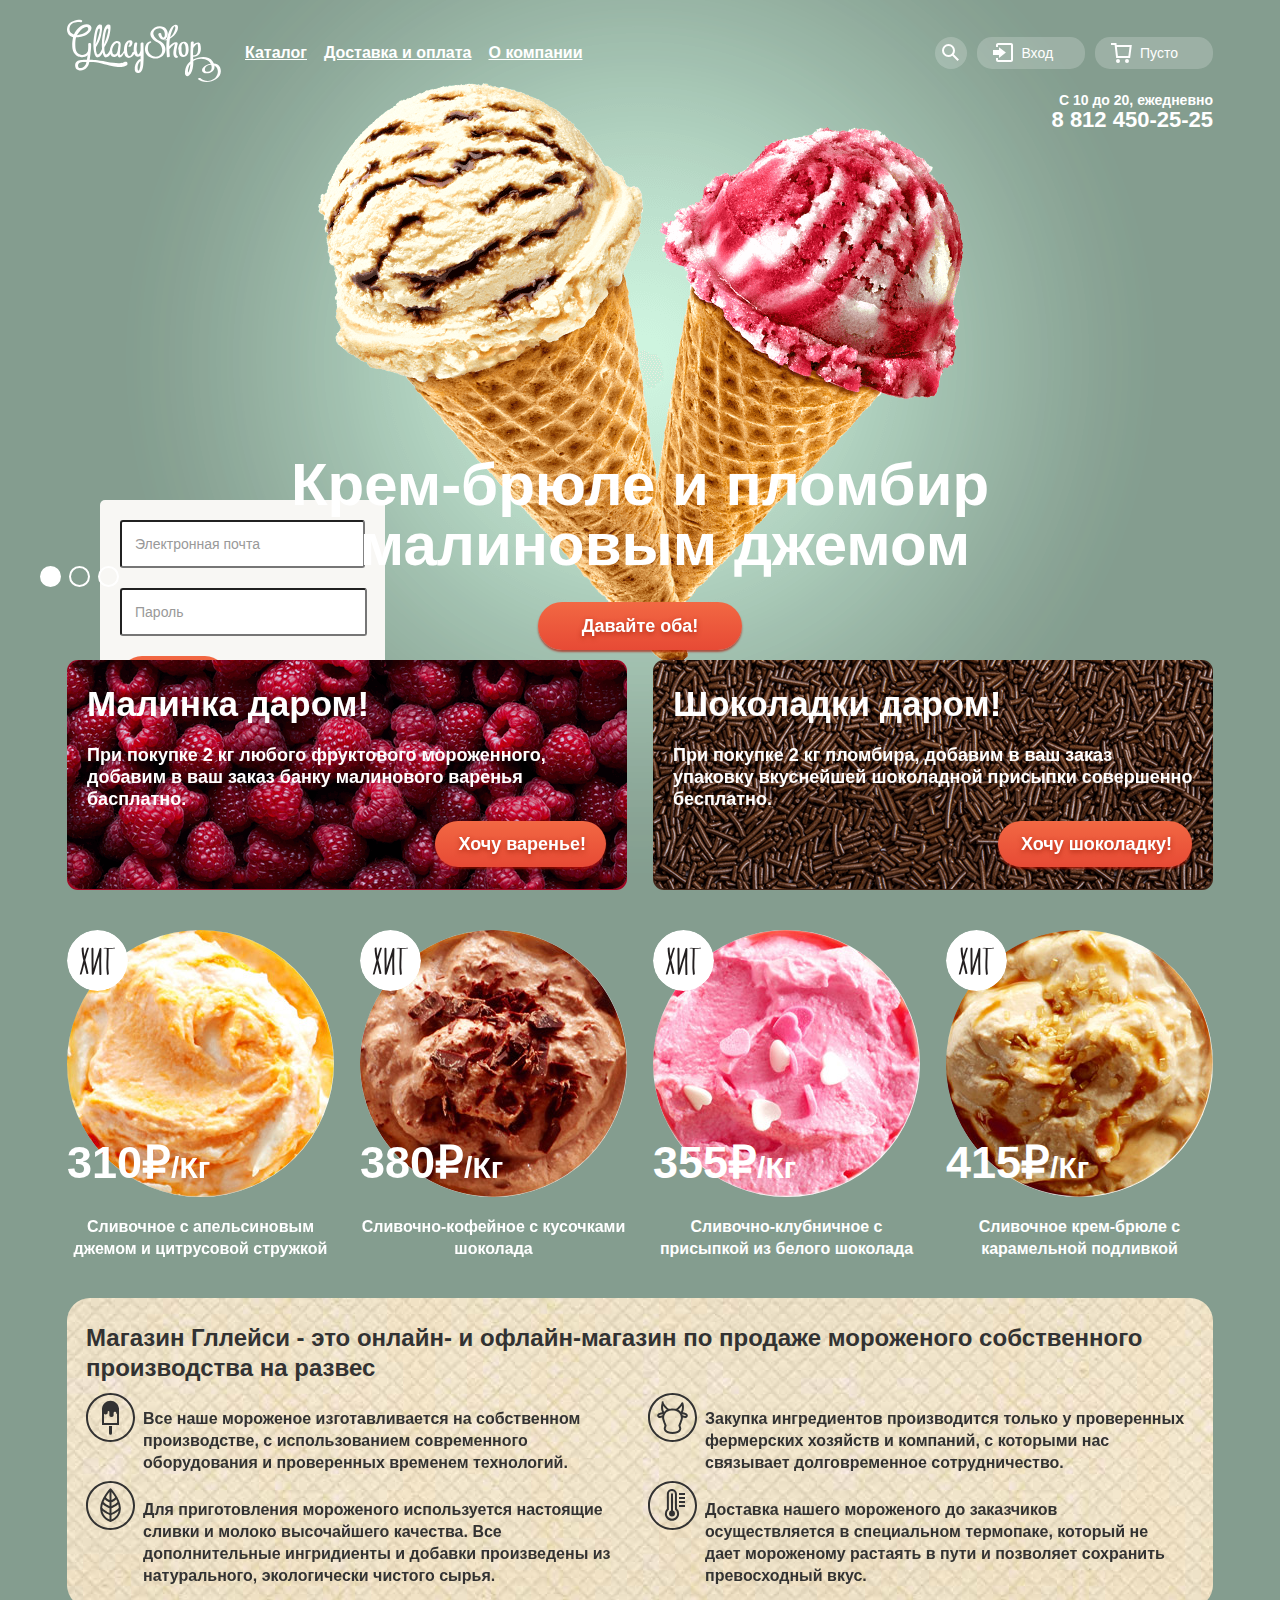
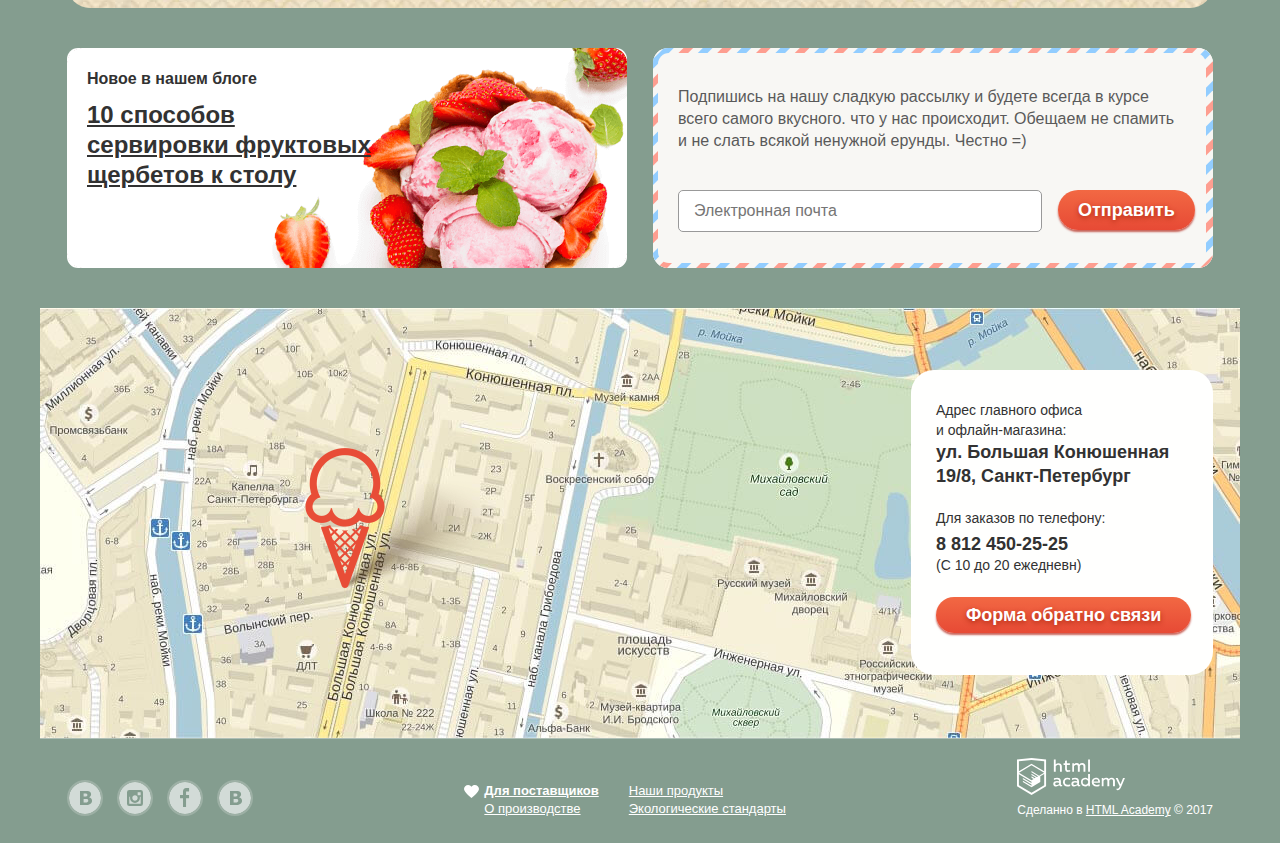
==== commit 8de5e469: "Декоративные элементы #4" ====
--- a/index.html
+++ b/index.html
@@ -39,26 +39,55 @@
 
                 <ul class="user-menu">
                   <li class="user-menu-item">
-                    <a class="btn-search" href="#">Поиск</a>
+                    <a class="btn-search" href="#">
+                      <svg class="btn-search-svg" xmlns="http://www.w3.org/2000/svg" xmlns:xlink="http://www.w3.org/1999/xlink" width="17" height="17" viewBox="0 0 17 17">
+                        <path d="M16.958 15.527L11.75 10.32A6.455 6.455 0 0 0 13 6.5 6.5 6.5 0 1 0 6.5 13a6.465 6.465 0 0 0 3.839-1.263l5.205 5.204 1.414-1.414zM6.5 11C4.019 11 2 8.981 2 6.5S4.019 2 6.5 2 11 4.019 11 6.5 8.981 11 6.5 11z"/>
+                      </svg>
+                      Поиск
+                    </a>
                     <form class="form-search" action="https://echo.htmlacademy.ru" method="get">
                       <label class="visually-hidden" for="form-search">Поиск</label>
                       <input class="form-search-input" type="search" id="form-search" placeholder="Что ищем?">
                     </form>
                   </li>
                   <li class="user-menu-item">
-                    <a class="btn-input" href="#">Вход</a>
+                    <a class="btn-input" href="#">
+                      <svg class="btn-input-svg" xmlns="http://www.w3.org/2000/svg" xmlns:xlink="http://www.w3.org/1999/xlink" width="21" height="19" viewBox="0 0 21 19">
+                        <g>
+                          <path d="M6 14.875L12.917 9.5 6 4.125v2.917H-.042v4.917H6z"/>
+                          <path d="M18 0H5C3.9 0 3 .9 3 2v2h2V2h13v15H5v-2H3v2c0 1.1.9 2 2 2h13c1.1 0 2-.9 2-2V2c0-1.1-.9-2-2-2z"/>
+                        </g>
+                      </svg>
+                      Вход
+                    </a>
                     <form class="form-input" action="https://echo.htmlacademy.ru" method="post">
-                      <label class="visually-hidden" for="form-input-email">Email</label>
-                      <input class="form-input-email" type="email" id="form-input-email" name="user-email" placeholder="Электронная почта">
-                      <label class="visually-hidden" for="form-input-password">Пароль</label>
-                      <input class="form-input-password" type="password" id="form-input-password" name="user-password" placeholder="Пароль">
-                      <button class="form-input-button btn" type="submit">Войти</button>
-                      <a class="form-input-link forgot-link" href="#">Забыли пароль?</a>
-                      <a class="form-input-link new-registration-link" href="#">Новая регистрация?</a>
-                    </form>
+                      <p class="form-input-paragraph">
+                        <label class="visually-hidden" for="form-input-email">Email</label>
+                        <input class="form-input-email" type="email" id="form-input-email" name="user-email" placeholder="Электронная почта">
+                      </p>
+                      <p class="form-input-paragraph">
+                        <label class="visually-hidden" for="form-input-password">Пароль</label>
+                        <input class="form-input-password" type="password" id="form-input-password" name="user-password" placeholder="Пароль">
+                      </p>
+                        <div class="button-link-wrapper">
+                          <button class="form-input-button btn" type="submit">Войти</button>
+                          <div class="input-link-wrapper">
+                            <a class="form-input-link forgot-link" href="#">Забыли пароль?</a>
+                            <a class="form-input-link new-registration-link" href="#">Новая регистрация?</a>
+                          </div>
+                        </div>
+                      </form>
                   </li>
                   <li class="user-menu-item">
-                    <a class="btn-basket" href="#">Пусто</a>
+                    <a class="btn-basket" href="#">
+                      <svg class="btn-basket-svg" xmlns="http://www.w3.org/2000/svg" width="21" height="20" viewBox="0 0 21 20">
+                        <g>
+                          <path d="M5.657 2.031L5.422 0H0v2h3.64l1.5 13h13.988l1.699-12.969H5.657zM17.372 13H6.922L5.888 4.031h12.66L17.372 13z"/>
+                          <circle cx="6.984" cy="18" r="2"/>
+                          <circle cx="15.984" cy="18" r="2"/>
+                        </g>
+                      </svg>
+                      Пусто</a>
                   </li>
                 </ul>
               </nav>
@@ -79,7 +108,7 @@
                   <label for="product-3">Третий</label>
                 </div>
                 <ul class="slider-list">
-                  <li class="slider-item slide" id="slide-1">
+                  <li class="slider-item slide" id="slide1">
                     <h3 class="slide-title">
                       Крем-брюле и пломбир с малиновым джемом
                     </h3>
@@ -125,7 +154,9 @@
                       310&#8381;<span class="product-item-price-smaller">/Кг</span>
                     </p>
                     <p class="product-item-name">Сливочное с апельсиновым джемом и цитрусовой стружкой</p>
-                    <a class="quick-view-btn btn" href="#">Быстрый просмотр</a>
+                    <div class="quick-view-wrapper">
+                      <a class="quick-view-btn btn" href="#">Быстрый просмотр</a>
+                    </div>
                   </li>
                   <li class="product-item">
                     <div class="product-image-wrapper hit-image">
@@ -135,7 +166,9 @@
                       380&#8381;<span class="product-item-price-smaller">/Кг</span>
                     </p>
                     <p class="product-item-name">Сливочно-кофейное с кусочками шоколада<p>
-                    <a class="quick-view-btn btn" href="#">Быстрый просмотр</a>
+                      <div class="quick-view-wrapper">
+                      <a class="quick-view-btn btn" href="#">Быстрый просмотр</a>
+                    </div>
                   </li>
                   <li class="product-item">
                     <div class="product-image-wrapper hit-image">
@@ -145,7 +178,9 @@
                       355&#8381;<span class="product-item-price-smaller">/Кг</span>
                     </p>
                     <p class="product-item-name">Сливочно-клубничное с присыпкой из белого шоколада<p>
-                    <a class="quick-view-btn btn" href="#">Быстрый просмотр</a>
+                    <div class="quick-view-wrapper">
+                      <a class="quick-view-btn btn" href="#">Быстрый просмотр</a>
+                    </div>
                   </li>
                   <li class="product-item">
                     <div class="product-image-wrapper hit-image">
@@ -155,7 +190,9 @@
                       415&#8381;<span class="product-item-price-smaller">/Кг</span>
                     </p>
                     <p class="product-item-name">Сливочное крем-брюле с карамельной подливкой<p>
-                    <a class="quick-view-btn btn" href="#">Быстрый просмотр</a>
+                    <div class="quick-view-wrapper">
+                      <a class="quick-view-btn btn" href="#">Быстрый просмотр</a>
+                    </div>
                   </li>
                 </ul>
               </section>
@@ -220,10 +257,40 @@
 
             <footer class="main-footer">
               <div class="social-wrapper">
-                <a class="social social-tw" href="#">Twitter</a>
-                <a class="social social-in" href="#">Instagram</a>
-                <a class="social social-fb" href="#">Facebook</a>
-                <a class="social social-vk" href="#">Вконтакте</a>
+                <a class="social social-tw" href="#">
+                  <svg class="social-svg social-tw-svg" xmlns="http://www.w3.org/2000/svg" width="32" height="32" viewBox="0 0 32 32">
+                    <g>
+                      <path d="M16.637 14.495c.402-.019.719-.082.951-.188.326-.145.54-.33.641-.559.101-.229.15-.496.15-.797 0-.232-.058-.465-.174-.697-.116-.232-.322-.405-.617-.517-.264-.1-.592-.155-.984-.165a76.242 76.242 0 0 0-1.652-.014h-.339v2.965h.565c.571 0 1.057-.009 1.459-.028zM18.118 17.084c-.282-.081-.672-.125-1.166-.132a127.97 127.97 0 0 0-1.55-.009h-.79v3.493h.264c1.014 0 1.74-.003 2.18-.009a3.2 3.2 0 0 0 1.212-.245c.377-.157.633-.364.774-.625s.214-.562.214-.9c0-.446-.088-.788-.261-1.03-.17-.241-.464-.423-.877-.543z"/>
+                      <path d="M16 0C7.164 0 0 7.164 0 16c0 8.837 7.164 16 16 16 8.837 0 16-7.163 16-16 0-8.836-7.163-16-16-16zm6.602 20.531a3.73 3.73 0 0 1-1.124 1.327c-.552.415-1.161.71-1.823.886s-1.501.264-2.519.264h-6.121V8.987h5.443c1.13 0 1.957.038 2.48.113a5.126 5.126 0 0 1 1.561.5c.533.27.929.632 1.189 1.087.26.455.392.975.392 1.558 0 .678-.179 1.278-.536 1.795-.358.518-.863.92-1.517 1.208v.075c.917.182 1.642.559 2.179 1.13.537.571.807 1.325.807 2.261 0 .678-.138 1.283-.411 1.817z"/>
+                    </g>
+                  </svg>
+                  <span class="visually-hidden">Twitter</span>
+                </a>
+                <a class="social social-in" href="#">
+                  <svg class="social-svg social-in-svg" xmlns="http://www.w3.org/2000/svg" width="32" height="32" viewBox="0 0 32 32">
+                    <g>
+                      <path d="M20.916 16a4.938 4.938 0 1 1-9.877 0c0-.394.051-.773.138-1.14h-.897v6.838h11.396V14.86h-.897c.086.367.137.746.137 1.14z"/>
+                      <path d="M15.978 18.659c1.466 0 2.659-1.193 2.659-2.659s-1.193-2.659-2.659-2.659c-1.466 0-2.659 1.193-2.659 2.659s1.192 2.659 2.659 2.659zM18.637 10.302h3.039v3.039h-3.039z"/>
+                      <path d="M16 0C7.164 0 0 7.164 0 16c0 8.837 7.164 16 16 16 8.837 0 16-7.163 16-16 0-8.836-7.163-16-16-16zm7.955 21.698a2.285 2.285 0 0 1-2.279 2.279H10.279A2.285 2.285 0 0 1 8 21.698V10.302a2.286 2.286 0 0 1 2.279-2.279h11.396a2.286 2.286 0 0 1 2.279 2.279v11.396z"/>
+                    </g>
+                  </svg>
+                  <span class="visually-hidden">Instagram</span>
+                </a>
+                <a class="social social-fb" href="#">
+                  <svg class="social-svg social-fb-svg" xmlns="http://www.w3.org/2000/svg" width="32" height="32" viewBox="0 0 32 32">
+                    <path d="M16 0C7.164 0 0 7.163 0 16s7.164 16 16 16c8.837 0 16-7.164 16-16S24.837 0 16 0zm4.062 9.455h-3.021v3.444h3.021v3.445h-3.021v8.61H14.02v-8.61H11v-3.445h3.021V9.455c0-1.902 1.353-3.445 3.021-3.445h3.021v3.445z"/>
+                  </svg>
+                  <span class="visually-hidden">Facebook</span>
+                </a>
+                <a class="social social-vk" href="#">
+                  <svg class="social-svg social-vk-svg" xmlns="http://www.w3.org/2000/svg" width="32" height="32" viewBox="0 0 32 32">
+                    <g>
+                      <path d="M16.637 14.495c.402-.019.719-.082.951-.188.326-.145.54-.33.641-.559.101-.229.15-.496.15-.797 0-.232-.058-.465-.174-.697-.116-.232-.322-.405-.617-.517-.264-.1-.592-.155-.984-.165a76.242 76.242 0 0 0-1.652-.014h-.339v2.965h.565c.571 0 1.057-.009 1.459-.028zM18.118 17.084c-.282-.081-.672-.125-1.166-.132a127.97 127.97 0 0 0-1.55-.009h-.79v3.493h.264c1.014 0 1.74-.003 2.18-.009a3.2 3.2 0 0 0 1.212-.245c.377-.157.633-.364.774-.625s.214-.562.214-.9c0-.446-.088-.788-.261-1.03-.17-.241-.464-.423-.877-.543z"/>
+                      <path d="M16 0C7.164 0 0 7.164 0 16c0 8.837 7.164 16 16 16 8.837 0 16-7.163 16-16 0-8.836-7.163-16-16-16zm6.602 20.531a3.73 3.73 0 0 1-1.124 1.327c-.552.415-1.161.71-1.823.886s-1.501.264-2.519.264h-6.121V8.987h5.443c1.13 0 1.957.038 2.48.113a5.126 5.126 0 0 1 1.561.5c.533.27.929.632 1.189 1.087.26.455.392.975.392 1.558 0 .678-.179 1.278-.536 1.795-.358.518-.863.92-1.517 1.208v.075c.917.182 1.642.559 2.179 1.13.537.571.807 1.325.807 2.261 0 .678-.138 1.283-.411 1.817z"/>
+                    </g>
+                  </svg>
+                  <span class="visually-hidden">Вконтакте</span>
+                </a>
               </div>
 
               <div class="footer-info-wrapper">
--- a/css/style.css
+++ b/css/style.css
@@ -237,10 +237,86 @@
   margin: 0;
 }
 
-.form-search,
-.form-input,
 .form-basket {
   display: none;
+}
+
+.form-basket {
+  position: absolute;
+  top: 0;
+  left: 0;
+  background-color: #f8f7f4;
+  border-radius: 5px;
+  padding: 20px 15px;
+}
+
+.form-search {
+  position: absolute;
+  top: 300px;
+  left: 100px;
+  background-color: #f8f7f4;
+  margin: 0;
+  padding-top: 20px;
+  padding-bottom: 20px;
+  padding-left: 16px;
+  padding-right: 16px;
+  border-radius: 5px;
+}
+
+.form-search-input {
+  width: 296px;
+  padding: 0;
+  padding-top: 10px;
+  padding-bottom: 10px;
+  padding-left: 15px;
+}
+
+.form-input {
+  position: fixed;
+  top: 500px;
+  left: 100px;
+  background-color: #f8f7f4;
+  margin: 0;
+  padding: 0;
+  padding-top: 20px;
+  padding-left: 20px;
+  padding-right: 18px;
+  border-radius: 5px;
+}
+
+.form-input-paragraph {
+  padding: 0;
+  margin: 0;
+  margin-bottom: 20px;
+}
+
+.form-input-email {
+  width: 228px;
+  margin: 0;
+  padding: 0;
+  padding-top: 10px;
+  padding-bottom: 10px;
+  padding-left: 13px;
+}
+
+.form-input-password {
+  width: 228px;
+  padding-top: 10px;
+  padding-bottom: 10px;
+  padding-left: 13px;
+}
+
+.button-link-wrapper {
+  display:flex;
+  justify-content: space-between;
+}
+
+.input-link-wrapper {
+  display: flex;
+  width: 130px;
+  flex-direction: column;
+  justify-content: flex-start;
+  align-items: flex-start;
 }
 
 .btn-search {
@@ -256,18 +332,22 @@
   white-space: nowrap;
 }
 
-.btn-search:hover {
-  color: #323232;
-}
-
-.btn-search::before {
-  position: absolute;
-  content: "";
+.btn-search-svg {
+  position: absolute;
+  fill: #fff;
   top: 7px;
   left: 7px;
-  width: 17px;
-  height: 17px;
-  background-image: url("../img/svg/loupe.svg");
+}
+
+.btn-search:hover .btn-search-svg {
+  fill: #000;
+}
+.form-search {
+    visibility: hidden;
+}
+
+.btn-search:hover .form-search {
+  visibility: visible;
 }
 
 .btn-input {
@@ -284,15 +364,15 @@
   color: #323232;
 }
 
-.btn-input::before {
-  content: "";
-  position: absolute;
+.btn-input-svg {
+  position: absolute;
+  fill: #fff;
   top: 6px;
   left: 16px;
-  width: 21px;
-  height: 19px;
-  background-image: url("../img/svg/entrance.svg");
-  background-repeat: no-repeat;
+}
+
+.btn-input:hover .btn-input-svg {
+  fill: #000;
 }
 
 .btn-basket {
@@ -305,14 +385,19 @@
   text-decoration: none;
 }
 
-.btn-basket::before {
-  position: absolute;
-  content: "";
-  width: 21px;
-  height: 20px;
-  top: 6px;
-  left: 16px;
-  background-image: url("../img/svg/basket.svg");
+.btn-basket:hover .btn-basket-svg {
+  fill: #000;
+}
+
+.btn-basket:hover .form-basket {
+  display: block;
+}
+
+.btn-basket-svg {
+    position: absolute;
+    top: 6px;
+    left: 16px;
+    fill: #fff;
 }
 
 .btn-bascet-catalog::before {
@@ -337,6 +422,7 @@
   font-size: 16px;
   line-height: 24px;
   color: #323232;
+  border-radius: 3px;
 }
 
 .form-search-input::placeholder,
@@ -364,6 +450,13 @@
   font-size: 18px;
   line-height: 24px;
   color: #ffffff;
+  padding: 0;
+  padding-top: 10px;
+  padding-bottom: 10px;
+  padding-left: 26px;
+  padding-right: 26px;
+  margin: 0;
+  margin-bottom: 20px;
 }
 
 .main-header-shedule {
@@ -448,23 +541,22 @@
   font-weight: bold;
   color: #ffffff;
   width: 270px;
-  margin-bottom: -60px;
   margin-left: 13px;
   margin-right: 13px;
+  margin-bottom: 20px;
   width: 267px;
 }
 
 .product-item:hover {
   position: relative;
-  background-color: rgba(255, 255, 255, 0.2);
-  border-radius: 5px;
+
   padding-top: 6px;
   padding-left: 14px;
   padding-right: 14px;
   margin-left: -1px;
   margin-right: -1px;
   margin-top: -6px;
-  z-index: 1;
+  z-index: 5;
 }
 
 .product-image-wrapper {
@@ -508,6 +600,19 @@
   font-size: 30px;
 }
 
+.quick-view-wrapper {
+  position: absolute;
+  top: 0;
+  left: 0;
+  width: 293px;
+  height: 405px;
+}
+
+.quick-view-wrapper:hover {
+  background-color: rgba(255, 255, 255, 0.2);
+  border-radius: 5px;
+}
+
 .quick-view-btn {
   display: inline-block;
   visibility: hidden;
@@ -518,12 +623,12 @@
   color: #ffffff;
   text-decoration: none;
   margin: 0;
+  margin-top: 345px;
+  margin-left: 46px;
   padding-top: 10px;
   padding-right: 18px;
   padding-bottom: 10px;
   padding-left: 18px;
-  margin-left: 32px;
-  margin-bottom: 22px;
 }
 
 .product-item:hover .quick-view-btn {
@@ -747,10 +852,9 @@
   content: "";
   top: 140px;
   left: 265px;
-  width: 80px;
-  height: 140px;
-  background-image: url("../img/svg/pin.svg");
-
+  width: 218px;
+  height: 142px;
+  background-image: url("../img/pin.png");
 }
 
 
@@ -890,15 +994,76 @@
   color: #323232;
 }
 
+.basket-preview {
+  padding: 0;
+  padding-right: 14px;
+}
+
+.basket-item-name {
+  width: 220px;
+  padding: 0;
+  padding-right: 25px;
+}
+
+.basket-item-price {
+  padding: 0;
+  padding-right: 27px;
+}
+
+.basket-item-full-price {
+  padding: 0;
+  padding-right: 18px;
+}
+
 .basket-item-price-value {
   color: #999999;
 }
 
+.basket-item-remove {
+  position: relative;
+  top: 0;
+  left: 0;
+  width: 17px;
+  height: 17px;
+  border: 0;
+  background-color: inherit;
+  cursor: pointer;
+  outline: inherit;
+
+  margin-right: 14px;
+  text-indent: 500%;
+  overflow: hidden;
+  white-space: nowrap;
+}
+
+.basket-item-remove::before,
+.basket-item-remove::after {
+  position: absolute;
+  content: "";
+  top: 6px;
+  left: 0;
+  width: 13px;
+  height: 1px;
+  background-color: #323232;
+}
+
+.basket-item-remove::before {
+  transform: rotate(45deg);
+}
+
+.basket-item-remove::after {
+  transform: rotate(-45deg);
+}
+
 .basket-total-price {
   font-weight: bold;
   font-size: 15px;
   line-height: 18px;
   color: #323232;
+  padding-top: 11px;
+  padding-bottom: 12px;
+  padding-left: 416px;
+  border-top: 1px solid #999999;
 }
 
 .basket-order-btn {
@@ -907,6 +1072,12 @@
   font-size: 18px;
   line-height: 24px;
   color: #ffffff;
+  padding: 10px 15px;
+}
+
+.basket-btn-wrapper{
+  display: flex;
+  justify-content: flex-end;
 }
 
 .breadcrumbs {
@@ -970,9 +1141,33 @@
  line-height: auto;
 }
 
+.fieldset-fatness-wrapper {
+  background-color: #b6c5bd;
+  padding: 0;
+  padding-top: 6px;
+  padding-bottom: 6px;
+  padding-left: 14px;
+  padding-right: 17px;
+  margin: 0;
+}
+
+.fieldset-fatness-label::before {
+  position: relative;
+  top: 0;
+  left: 0;
+  content: "";
+  width: 20px;
+  height: 20px;
+  border: 2px solid #f0f3f2;
+  border-radius: 50% 50%;
+
+}
+
 .fieldset-fatness-label {
+  position: relative;
   font-size: 16px;
   line-height: 18px;
+  outline: 2px solid crimson;
 }
 
 .main-form-sorting {
@@ -1016,13 +1211,6 @@
   color: #323232;
 }
 
-/*
-.pages-list-container {
-    display: flex;
-    justify-content: flex-end;
-    margin-right: 27px;
-}*/
-
 .pages-list {
   display: flex;
   margin-left: auto;
@@ -1237,11 +1425,13 @@
 
 .main-footer {
   display: flex;
+  box-sizing: border-box;
   justify-content: space-between;
   padding-left: 27px;
   padding-right: 27px;
   border-top: 1px solid rgba(255, 255, 255, 0.35);
   padding-top: 18px;
+  min-height: 105px;
 }
 
 .copyright-wrapper {
@@ -1295,44 +1485,45 @@
 }
 
 .social-wrapper {
+  display: flex;
+  justify-content: space-between;
   align-self: center;
-}
-
-.social-tw {
-  position: relative;
-  text-indent: 500%;
-  overflow: hidden;
-  white-space: nowrap;
-}
-
-.social-in {
-  position: relative;
-  text-indent: 500%;
-  overflow: hidden;
-  white-space: nowrap;
-}
-
-.social-fb {
-  position: relative;
-  text-indent: 500%;
-  overflow: hidden;
-  white-space: nowrap;
-}
-
-.social-vk {
-  position: relative;
-  text-indent: 500%;
-  overflow: hidden;
-  white-space: nowrap;
+  min-height: 37px;
+  width: 186px;
+}
+
+.social {
+  display: inline-block;
+}
+
+.social-svg {
+  fill: rgba(230, 235, 233, 0.8);
+  border: 2px solid rgba(182, 196, 188, 0.5);
+  border-radius: 50% 50%;
+}
+
+.social-svg:hover {
+    fill: rgba(255, 255, 255, 1);
+    border: 2px solid rgba(182, 196, 188, 0.7);
+}
+
+.social-svg:active {
+  fill: rgba(233, 233, 233, 1);
+  border: 2px solid rgba(219, 226, 223, 0.7);
 }
 
 .feedback-wrapper {
+  display: none;
+  position: fixed;
+  top: 338px;
+  left: 710px;
   box-sizing: border-box;
   padding-left: 24px;
   padding-top: 19px;
   width: 477px;
   min-height: 442px;
   background-color: #f8f7f4;
+  border-radius: 9px;
 }
 
 .feedback-caption {
@@ -1345,6 +1536,40 @@
   flex-wrap: wrap;
   flex-direction: column;
 }
+
+.feedback-close {
+  position: absolute;
+  top: 15px;
+  right: 18px;
+  width: 18px;
+  height: 18px;
+  font-size: 0;
+  border: none;
+  background-color: #f8f7f4;
+  cursor: pointer;
+}
+
+.feedback-close::before {
+  content: "";
+  position: absolute;
+  top: 0;
+  right: 0;
+  width: 18px;
+  height: 18px;
+  background-image: url("../img/svg/cross-big.svg");
+  background-repeat: no-repeat;
+}
+
+
+/*.feedback-close::before {
+  transform: rotate(45deg);
+}
+
+.feedback-close::after {
+  transform: rotate(-45deg);
+}
+*/
+
 
 .feedback-user-name {
   width: 253px;
